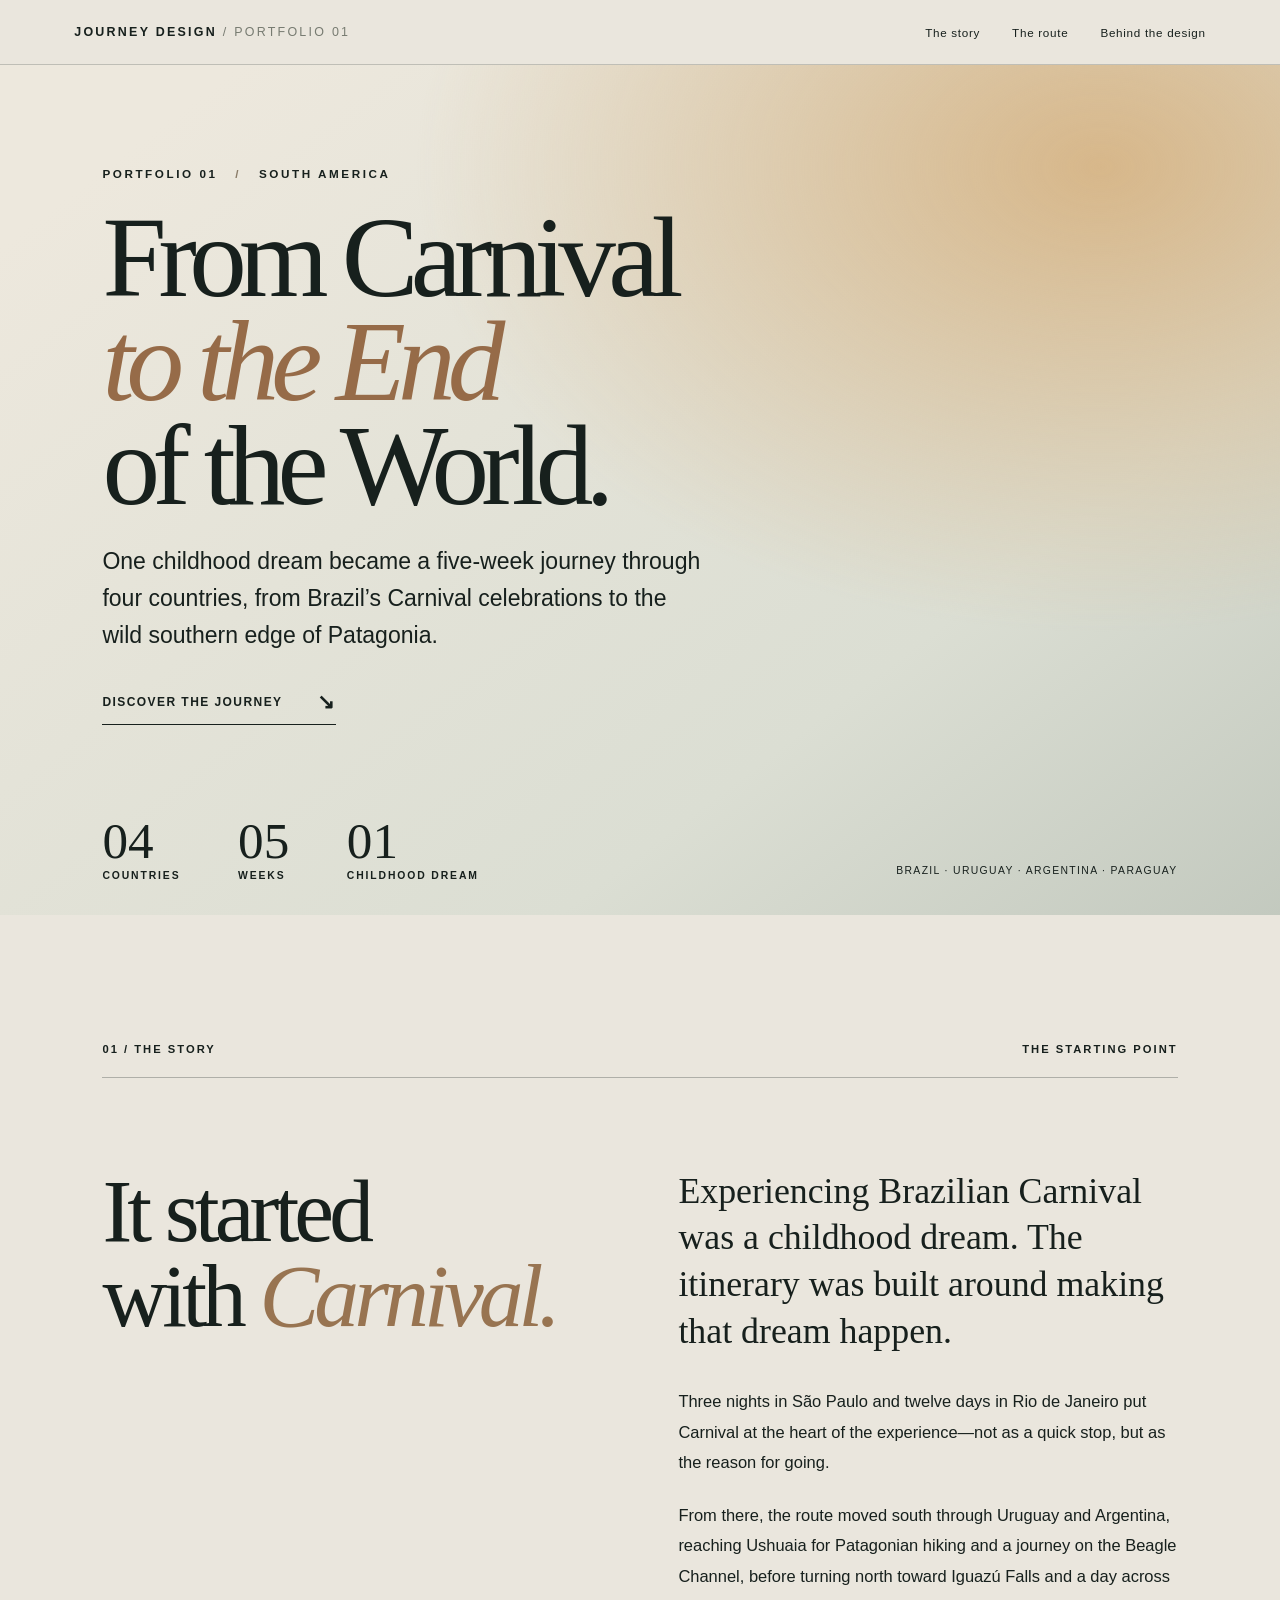
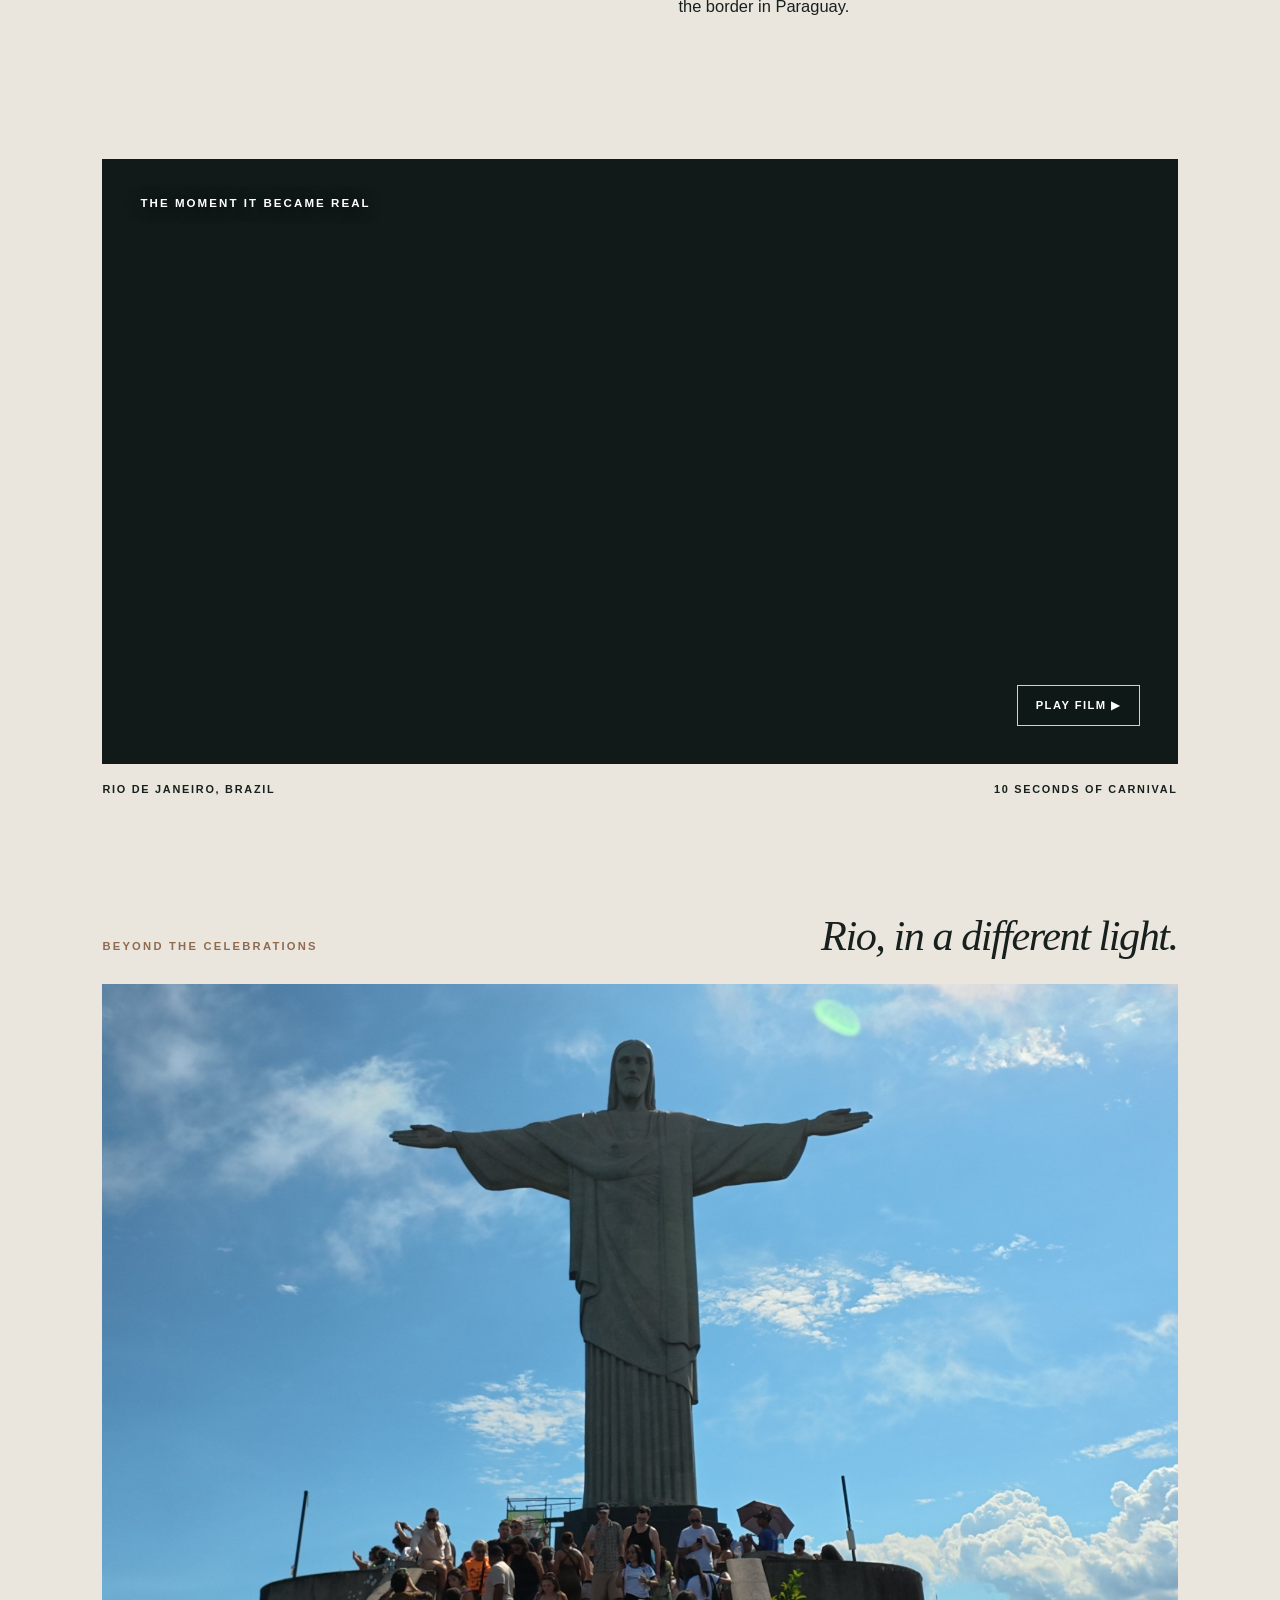
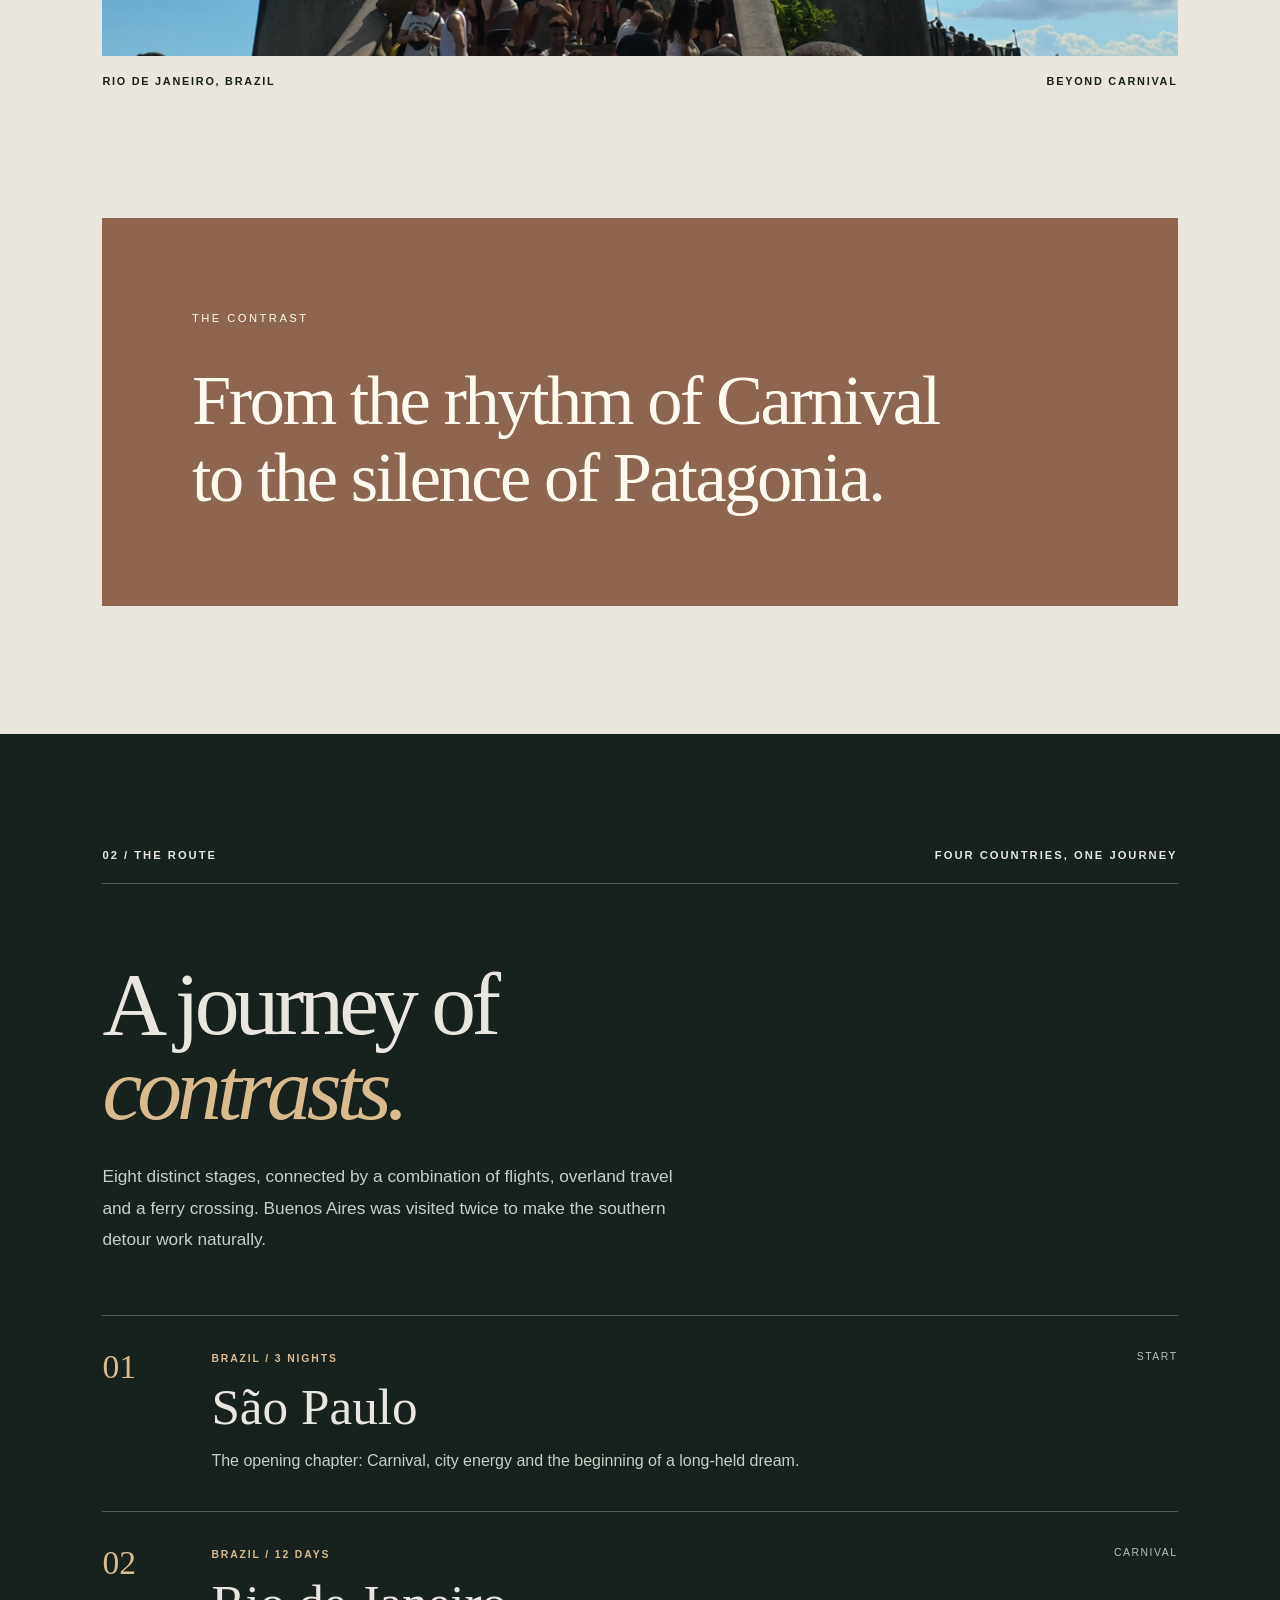
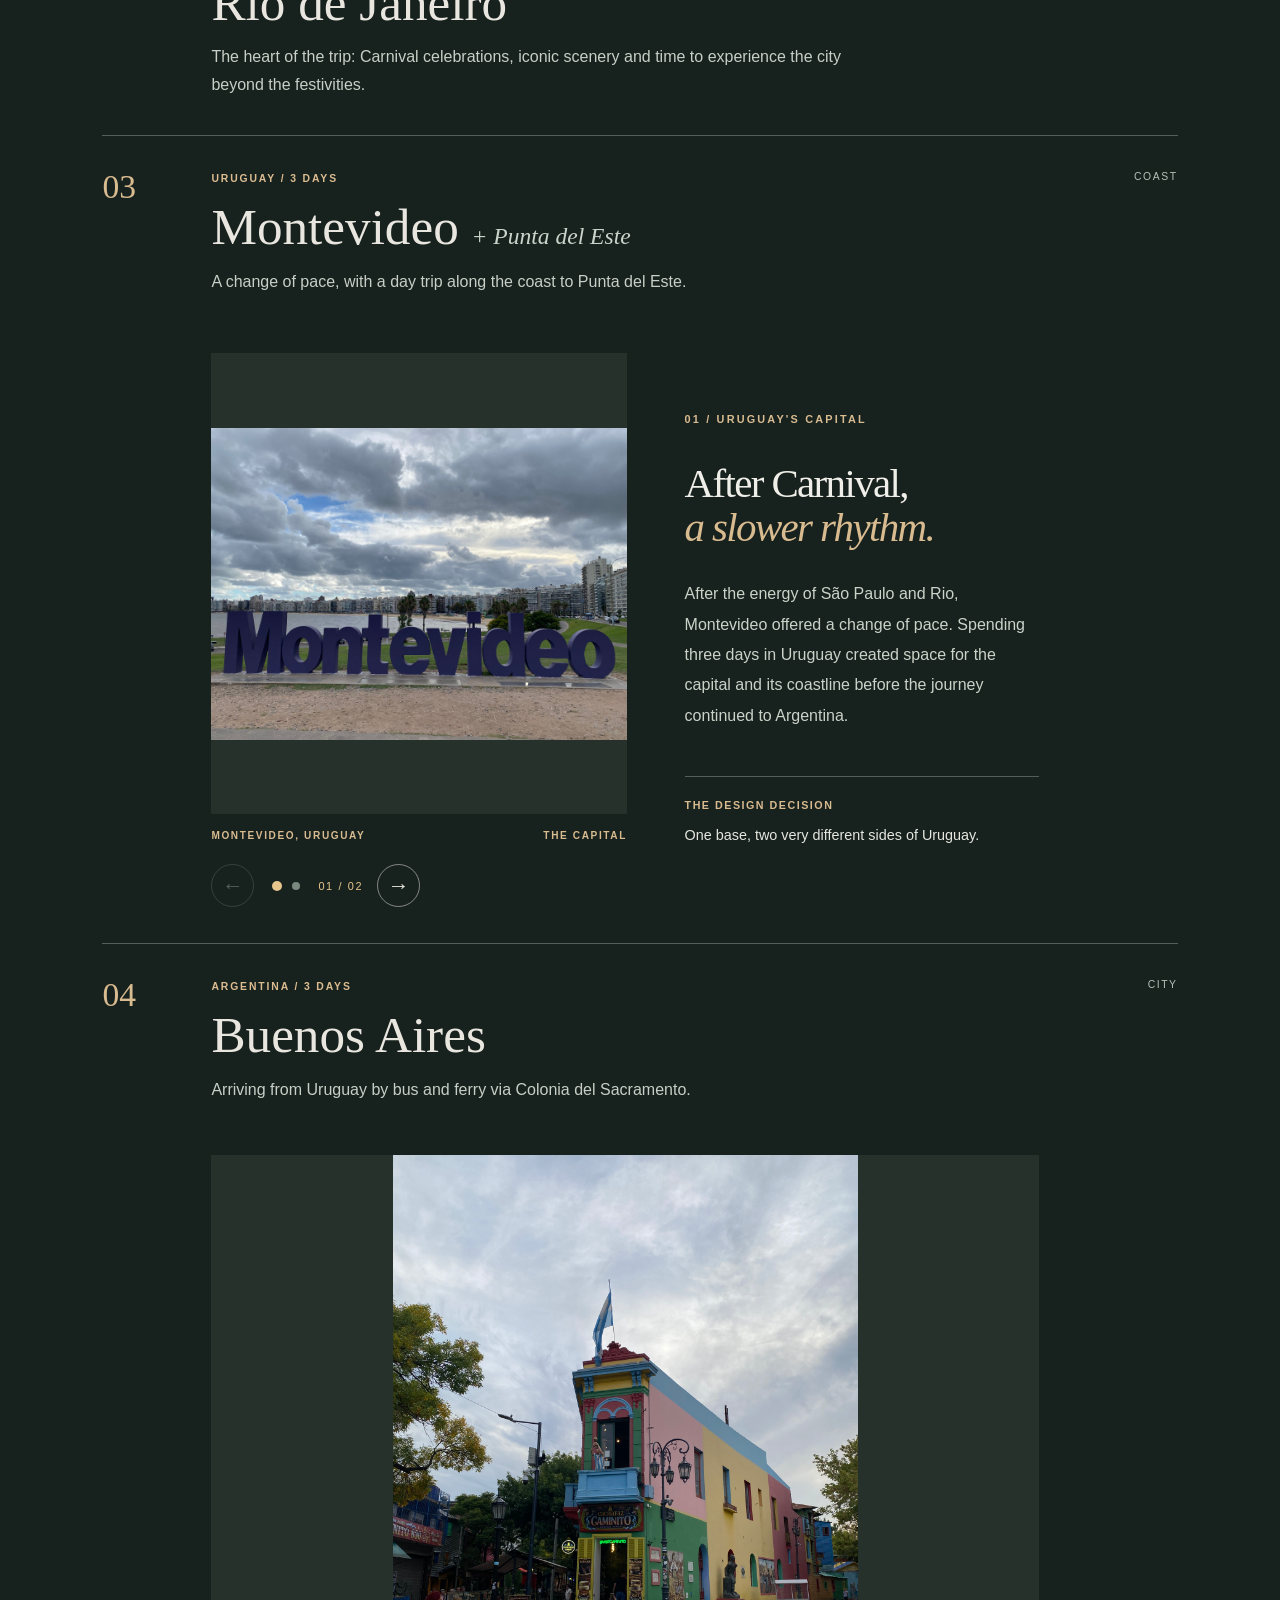
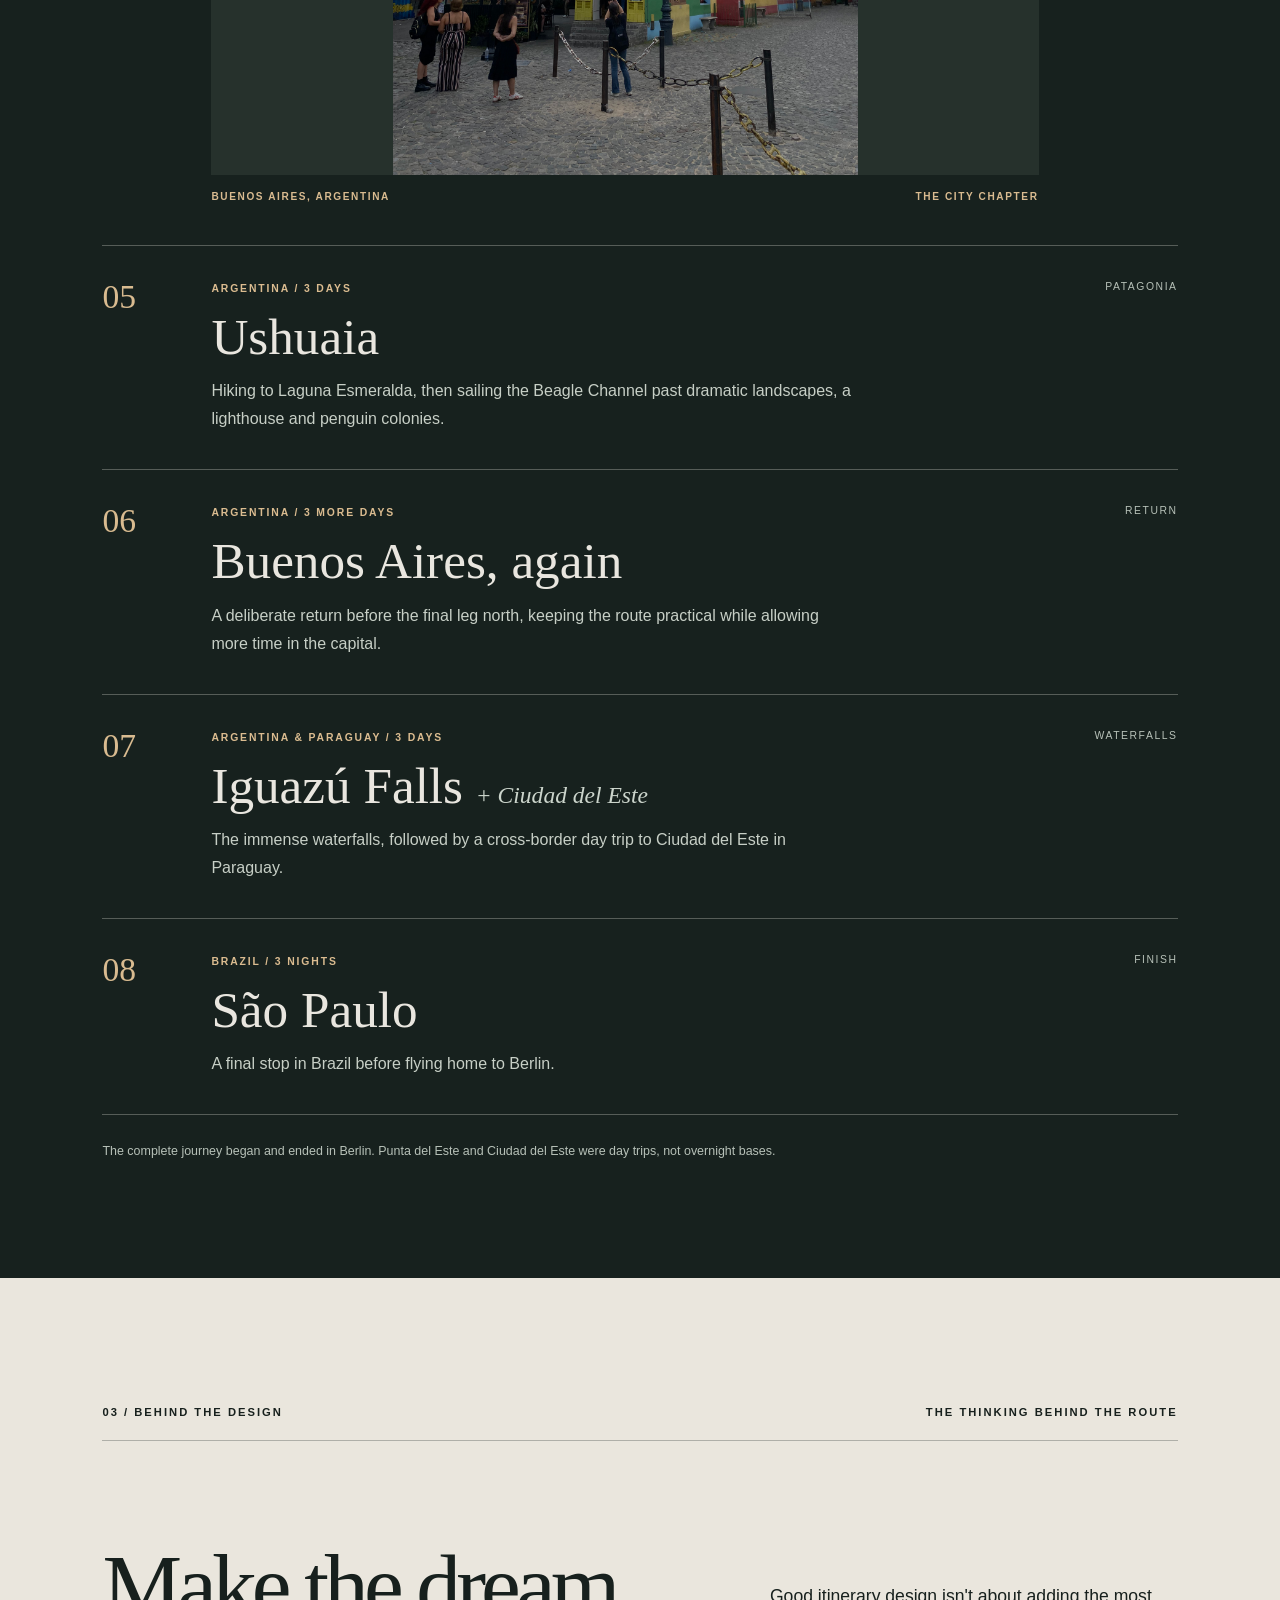
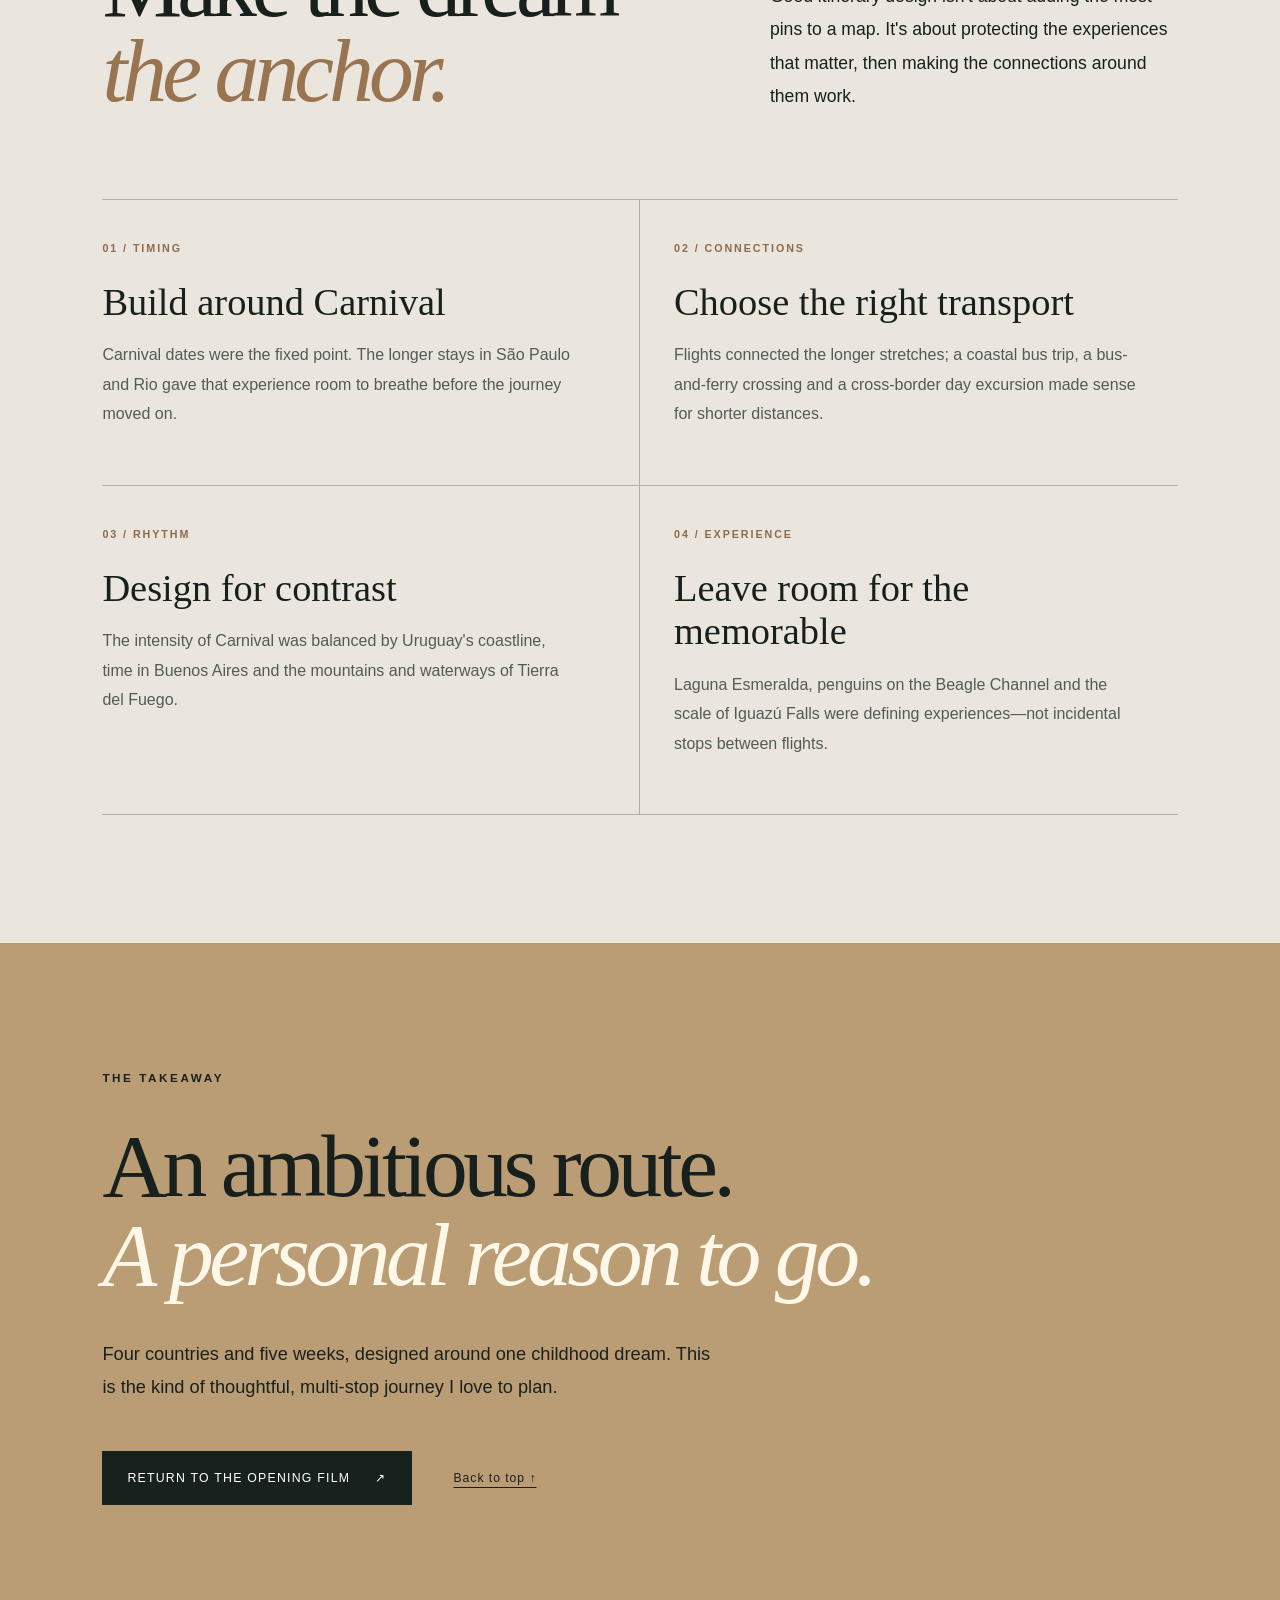
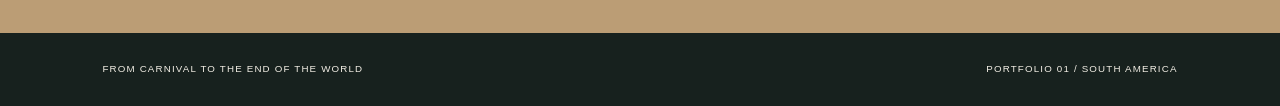
==== portfolio-01.html @ 82517ca7 "Add changing Montevideo and Punta del Este photo stories" ====
<!DOCTYPE html>
<html lang="en">
<head>
  <meta charset="UTF-8">
  <meta name="viewport" content="width=device-width, initial-scale=1.0">
  <meta name="theme-color" content="#111616">
  <meta name="description" content="From Carnival to the End of the World: a five-week, four-country South American journey designed around a childhood dream of Brazilian Carnival.">
  <title>From Carnival to the End of the World | Portfolio 01</title>
  <link rel="stylesheet" href="styles.css?v=portfolio01-uruguay-stories-20261004">
</head>
<body class="case-page">
  <a class="case-skip" href="#story">Skip to the story</a>

  <header class="case-nav">
    <a class="case-brand" href="index.html" aria-label="Return to homepage">JOURNEY DESIGN <span>/ PORTFOLIO 01</span></a>
    <nav aria-label="Case study navigation">
      <a href="#story">The story</a>
      <a href="#route">The route</a>
      <a href="#design">Behind the design</a>
    </nav>
  </header>

  <main>
    <section class="case-hero" aria-labelledby="case-title">
      <div class="case-hero-inner">
        <p class="case-eyebrow">PORTFOLIO 01 <span class="case-slash">/</span> SOUTH AMERICA</p>
        <h1 id="case-title">From Carnival<br><em>to the End</em><br>of the World.</h1>
        <p class="case-lead">One childhood dream became a five-week journey through four countries, from Brazil’s Carnival celebrations to the wild southern edge of Patagonia.</p>
        <a class="case-text-link" href="#story">Discover the journey <span aria-hidden="true">↘</span></a>
      </div>
      <div class="case-hero-footer" aria-label="Journey at a glance">
        <div><span>04</span><small>COUNTRIES</small></div>
        <div><span>05</span><small>WEEKS</small></div>
        <div><span>01</span><small>CHILDHOOD DREAM</small></div>
        <p>BRAZIL · URUGUAY · ARGENTINA · PARAGUAY</p>
      </div>
    </section>

    <section class="case-section case-story" id="story">
      <div class="case-section-label"><span>01 / THE STORY</span><span>THE STARTING POINT</span></div>
      <div class="case-story-grid">
        <h2>It started<br>with <em>Carnival.</em></h2>
        <div class="case-prose">
          <p class="case-pull">Experiencing Brazilian Carnival was a childhood dream. The itinerary was built around making that dream happen.</p>
          <p>Three nights in São Paulo and twelve days in Rio de Janeiro put Carnival at the heart of the experience—not as a quick stop, but as the reason for going.</p>
          <p>From there, the route moved south through Uruguay and Argentina, reaching Ushuaia for Patagonian hiking and a journey on the Beagle Channel, before turning north toward Iguazú Falls and a day across the border in Paraguay.</p>
        </div>
      </div>
      <figure class="case-film" aria-label="Rio de Janeiro Carnival video">
        <div class="case-film-frame">
          <video id="carnival-film" class="case-film-video" muted loop playsinline preload="none" aria-label="A ten-second film from Carnival in Rio de Janeiro">
            <source data-src="rio-carnival.mp4" type="video/mp4">
            Your browser does not support embedded video.
          </video>
          <span class="case-film-kicker">THE MOMENT IT BECAME REAL</span>
          <button class="case-film-toggle" id="carnival-film-toggle" type="button" aria-label="Play Carnival film">Play film ▶</button>
        </div>
        <figcaption class="case-film-caption"><span>RIO DE JANEIRO, BRAZIL</span><span>10 SECONDS OF CARNIVAL</span></figcaption>
      </figure>

      <figure class="case-landscape">
        <div class="case-landscape-heading">
          <span>BEYOND THE CELEBRATIONS</span>
          <p>Rio, in a different light.</p>
        </div>
        <img class="case-landscape-image" src="rio-landscape.JPG" alt="Landscape photograph from Rio de Janeiro, Brazil" loading="lazy" decoding="async">
        <figcaption><span>RIO DE JANEIRO, BRAZIL</span><span>BEYOND CARNIVAL</span></figcaption>
      </figure>

      <div class="case-quote" aria-label="The journey's defining contrast">
        <span>THE CONTRAST</span>
        <p>From the rhythm of Carnival<br>to the silence of Patagonia.</p>
      </div>
    </section>

    <section class="case-route" id="route" aria-labelledby="route-heading">
      <div class="case-route-intro">
        <div class="case-section-label"><span>02 / THE ROUTE</span><span>FOUR COUNTRIES, ONE JOURNEY</span></div>
        <h2 id="route-heading">A journey of<br><em>contrasts.</em></h2>
        <p>Eight distinct stages, connected by a combination of flights, overland travel and a ferry crossing. Buenos Aires was visited twice to make the southern detour work naturally.</p>
      </div>
      <ol class="case-route-list">
        <li><span class="case-stop-num">01</span><div><span class="case-country">BRAZIL / 3 NIGHTS</span><h3>São Paulo</h3><p>The opening chapter: Carnival, city energy and the beginning of a long-held dream.</p></div><span class="case-stop-tag">START</span></li>
        <li><span class="case-stop-num">02</span><div><span class="case-country">BRAZIL / 12 DAYS</span><h3>Rio de Janeiro</h3><p>The heart of the trip: Carnival celebrations, iconic scenery and time to experience the city beyond the festivities.</p></div><span class="case-stop-tag">CARNIVAL</span></li>
        <li><span class="case-stop-num">03</span><div><span class="case-country">URUGUAY / 3 DAYS</span><h3>Montevideo <span class="case-inline-stop">+ Punta del Este</span></h3><p>A change of pace, with a day trip along the coast to Punta del Este.</p>
          <div class="case-uruguay-gallery" role="region" aria-roledescription="carousel" aria-label="Montevideo and Punta del Este photo stories">
            <div class="case-gallery-media">
              <div class="case-uruguay-viewport" id="uruguay-photos" tabindex="0" aria-label="Swipe or scroll horizontally to view both Uruguay photographs">
                <figure class="case-route-photo" aria-label="Photo 1 of 2: Montevideo">
                  <img src="montevideo.jpg" alt="Travel photograph from Montevideo, Uruguay" loading="lazy" decoding="async">
                  <figcaption><span>MONTEVIDEO, URUGUAY</span><span>THE CAPITAL</span></figcaption>
                </figure>
                <figure class="case-route-photo" aria-label="Photo 2 of 2: Punta del Este">
                  <img src="punta-del-este.jpg" alt="Travel photograph from Punta del Este, Uruguay" loading="lazy" decoding="async">
                  <figcaption><span>PUNTA DEL ESTE, URUGUAY</span><span>THE COASTAL DAY TRIP</span></figcaption>
                </figure>
              </div>
              <div class="case-gallery-controls" aria-label="Photo navigation">
                <button class="case-gallery-arrow" type="button" data-gallery-prev aria-label="Previous Uruguay photograph" disabled>←</button>
                <div class="case-gallery-dots" aria-label="Choose a photograph">
                  <button class="case-gallery-dot is-current" type="button" data-gallery-index="0" aria-label="Show Montevideo photograph" aria-current="true"></button>
                  <button class="case-gallery-dot" type="button" data-gallery-index="1" aria-label="Show Punta del Este photograph"></button>
                </div>
                <span class="case-gallery-count" aria-live="polite"><span id="uruguay-current">01</span> / 02</span>
                <button class="case-gallery-arrow" type="button" data-gallery-next aria-label="Next Uruguay photograph">→</button>
              </div>
            </div>
            <div class="case-gallery-story" aria-live="polite" aria-atomic="true">
              <article data-gallery-story="0">
                <p class="case-gallery-eyebrow">01 / URUGUAY'S CAPITAL</p>
                <h4>After Carnival,<br><em>a slower rhythm.</em></h4>
                <p>After the energy of São Paulo and Rio, Montevideo offered a change of pace. Spending three days in Uruguay created space for the capital and its coastline before the journey continued to Argentina.</p>
                <p class="case-gallery-detail">THE DESIGN DECISION <span>One base, two very different sides of Uruguay.</span></p>
              </article>
              <article data-gallery-story="1" hidden>
                <p class="case-gallery-eyebrow">02 / A COASTAL DAY TRIP</p>
                <h4>The coast,<br><em>without moving hotels.</em></h4>
                <p>Punta del Este was a day trip from Montevideo, reached by intercity bus. It brought a contrasting coastal chapter to the itinerary without adding another overnight stop or packing day.</p>
                <p class="case-gallery-detail">THE DESIGN DECISION <span>A return bus journey made the coast part of the trip while keeping the route simple.</span></p>
              </article>
            </div>
          </div>
        </div><span class="case-stop-tag">COAST</span></li>
        <li><span class="case-stop-num">04</span><div><span class="case-country">ARGENTINA / 3 DAYS</span><h3>Buenos Aires</h3><p>Arriving from Uruguay by bus and ferry via Colonia del Sacramento.</p>
          <figure class="case-route-photo">
            <img src="buenos-aires.jpg" alt="Travel photograph from Buenos Aires, Argentina" loading="lazy" decoding="async">
            <figcaption><span>BUENOS AIRES, ARGENTINA</span><span>THE CITY CHAPTER</span></figcaption>
          </figure>
        </div><span class="case-stop-tag">CITY</span></li>
        <li><span class="case-stop-num">05</span><div><span class="case-country">ARGENTINA / 3 DAYS</span><h3>Ushuaia</h3><p>Hiking to Laguna Esmeralda, then sailing the Beagle Channel past dramatic landscapes, a lighthouse and penguin colonies.</p></div><span class="case-stop-tag">PATAGONIA</span></li>
        <li><span class="case-stop-num">06</span><div><span class="case-country">ARGENTINA / 3 MORE DAYS</span><h3>Buenos Aires, again</h3><p>A deliberate return before the final leg north, keeping the route practical while allowing more time in the capital.</p></div><span class="case-stop-tag">RETURN</span></li>
        <li><span class="case-stop-num">07</span><div><span class="case-country">ARGENTINA &amp; PARAGUAY / 3 DAYS</span><h3>Iguazú Falls <span class="case-inline-stop">+ Ciudad del Este</span></h3><p>The immense waterfalls, followed by a cross-border day trip to Ciudad del Este in Paraguay.</p></div><span class="case-stop-tag">WATERFALLS</span></li>
        <li><span class="case-stop-num">08</span><div><span class="case-country">BRAZIL / 3 NIGHTS</span><h3>São Paulo</h3><p>A final stop in Brazil before flying home to Berlin.</p></div><span class="case-stop-tag">FINISH</span></li>
      </ol>
      <p class="case-route-note">The complete journey began and ended in Berlin. Punta del Este and Ciudad del Este were day trips, not overnight bases.</p>
    </section>

    <section class="case-section case-design" id="design">
      <div class="case-section-label"><span>03 / BEHIND THE DESIGN</span><span>THE THINKING BEHIND THE ROUTE</span></div>
      <div class="case-design-intro">
        <h2>Make the dream<br><em>the anchor.</em></h2>
        <p>Good itinerary design isn't about adding the most pins to a map. It's about protecting the experiences that matter, then making the connections around them work.</p>
      </div>
      <div class="case-design-grid">
        <article>
          <span>01 / TIMING</span>
          <h3>Build around Carnival</h3>
          <p>Carnival dates were the fixed point. The longer stays in São Paulo and Rio gave that experience room to breathe before the journey moved on.</p>
        </article>
        <article>
          <span>02 / CONNECTIONS</span>
          <h3>Choose the right transport</h3>
          <p>Flights connected the longer stretches; a coastal bus trip, a bus-and-ferry crossing and a cross-border day excursion made sense for shorter distances.</p>
        </article>
        <article>
          <span>03 / RHYTHM</span>
          <h3>Design for contrast</h3>
          <p>The intensity of Carnival was balanced by Uruguay's coastline, time in Buenos Aires and the mountains and waterways of Tierra del Fuego.</p>
        </article>
        <article>
          <span>04 / EXPERIENCE</span>
          <h3>Leave room for the memorable</h3>
          <p>Laguna Esmeralda, penguins on the Beagle Channel and the scale of Iguazú Falls were defining experiences—not incidental stops between flights.</p>
        </article>
      </div>
    </section>

    <section class="case-ending" aria-labelledby="ending-heading">
      <p class="case-eyebrow">THE TAKEAWAY</p>
      <h2 id="ending-heading">An ambitious route.<br><em>A personal reason to go.</em></h2>
      <p>Four countries and five weeks, designed around one childhood dream. This is the kind of thoughtful, multi-stop journey I love to plan.</p>
      <div class="case-ending-links">
        <a class="case-end-button" href="index.html">Return to the opening film <span aria-hidden="true">↗</span></a>
        <a class="case-back-top" href="#case-title">Back to top ↑</a>
      </div>
    </section>
  </main>

  <script>
    (() => {
      const film = document.getElementById("carnival-film");
      const toggle = document.getElementById("carnival-film-toggle");
      const source = film?.querySelector("source");
      if (!film || !toggle || !source) return;

      const reducedMotion = window.matchMedia("(prefers-reduced-motion: reduce)");
      let hasLoaded = false;
      let userPaused = false;

      function loadFilm() {
        if (hasLoaded) return;
        source.src = source.dataset.src;
        film.load();
        hasLoaded = true;
      }

      function updateButton() {
        toggle.textContent = film.paused ? "Play film ▶" : "Pause film ❚❚";
        toggle.setAttribute("aria-label", film.paused ? "Play Carnival film" : "Pause Carnival film");
      }

      function playFilm() {
        loadFilm();
        const request = film.play();
        if (request) request.catch(updateButton);
      }

      toggle.addEventListener("click", () => {
        if (film.paused) {
          userPaused = false;
          playFilm();
        } else {
          userPaused = true;
          film.pause();
        }
        updateButton();
      });
      film.addEventListener("play", updateButton);
      film.addEventListener("pause", updateButton);

      if ("IntersectionObserver" in window) {
        const observer = new IntersectionObserver(entries => {
          if (entries[0].isIntersecting) {
            loadFilm();
            if (!reducedMotion.matches && !userPaused) playFilm();
          } else if (!film.paused) {
            film.pause();
          }
        }, { threshold: 0.2 });
        observer.observe(film);
      } else {
        loadFilm();
        if (!reducedMotion.matches) playFilm();
      }
    })();
  </script>

  <script>
    (() => {
      const viewport = document.getElementById("uruguay-photos");
      const gallery = viewport?.closest(".case-uruguay-gallery");
      if (!viewport || !gallery) return;
      const slides = Array.from(viewport.querySelectorAll(".case-route-photo"));
      const prev = gallery.querySelector("[data-gallery-prev]");
      const next = gallery.querySelector("[data-gallery-next]");
      const dots = Array.from(gallery.querySelectorAll("[data-gallery-index]"));
      const currentLabel = document.getElementById("uruguay-current");
      const stories = Array.from(gallery.querySelectorAll("[data-gallery-story]"));
      const reducedMotion = window.matchMedia("(prefers-reduced-motion: reduce)");
      let active = 0;

      function updateControls(index) {
        active = Math.max(0, Math.min(slides.length - 1, index));
        prev.disabled = active === 0;
        next.disabled = active === slides.length - 1;
        currentLabel.textContent = String(active + 1).padStart(2, "0");
        stories.forEach((story, i) => { story.hidden = i !== active; });
        dots.forEach((dot, i) => {
          dot.classList.toggle("is-current", i === active);
          if (i === active) dot.setAttribute("aria-current", "true");
          else dot.removeAttribute("aria-current");
        });
      }

      function show(index) {
        const target = Math.max(0, Math.min(slides.length - 1, index));
        viewport.scrollTo({
          left: target * viewport.clientWidth,
          behavior: reducedMotion.matches ? "instant" : "smooth"
        });
        updateControls(target);
      }

      prev.addEventListener("click", () => show(active - 1));
      next.addEventListener("click", () => show(active + 1));
      dots.forEach((dot, index) => dot.addEventListener("click", () => show(index)));
      viewport.addEventListener("keydown", event => {
        if (event.key === "ArrowRight" || event.key === "ArrowLeft") {
          event.preventDefault();
          show(active + (event.key === "ArrowRight" ? 1 : -1));
        }
      });
      let scrollFrame = 0;
      viewport.addEventListener("scroll", () => {
        if (scrollFrame) cancelAnimationFrame(scrollFrame);
        scrollFrame = requestAnimationFrame(() => {
          if (viewport.clientWidth) {
            updateControls(Math.round(viewport.scrollLeft / viewport.clientWidth));
          }
        });
      }, { passive: true });
      updateControls(0);
    })();
  </script>

  <footer class="case-footer"><span>FROM CARNIVAL TO THE END OF THE WORLD</span><span>PORTFOLIO 01 / SOUTH AMERICA</span></footer>
</body>
</html>
---- styles.css ----
* {
  box-sizing: border-box;
  margin: 0;
  padding: 0;
}

html {
  scroll-behavior: smooth;
}

body {
  font-family: Arial, Helvetica, sans-serif;
  background: #0b0b0b;
  color: white;
  overflow-x: hidden;
}

.hero {
  position: relative;
  width: 100%;
  min-height: 100vh;
  min-height: 100svh;
  display: flex;
  align-items: flex-end;
  justify-content: flex-end;
  padding: clamp(24px, 5vw, 80px);
  background: #0b0b0b;
  overflow: hidden;
  isolation: isolate;
}

.hero-video {
  position: absolute;
  inset: 0;
  z-index: 0;
  display: block;
  width: 100%;
  height: 100%;
  object-fit: cover;
  object-position: center;
  pointer-events: none;
}

.hero-overlay {
  position: absolute;
  inset: 0;
  z-index: 1;
  pointer-events: none;
  background:
    linear-gradient(to top, rgba(0,0,0,.78) 0%, rgba(0,0,0,.24) 58%, transparent 100%),
    linear-gradient(to left, rgba(0,0,0,.56) 0%, transparent 70%);
}

.hero-content {
  position: relative;
  z-index: 2;
  width: min(100%, 720px);
  margin-left: auto;
  text-align: right;
}

.portfolio-label {
  font-size: .78rem;
  letter-spacing: .3em;
  margin-bottom: 18px;
}

h1 {
  font-size: clamp(2.6rem, 6vw, 5.5rem);
  line-height: .96;
  letter-spacing: -.04em;
  overflow-wrap: break-word;
}

.hero-subtitle {
  margin-top: 26px;
  margin-left: auto;
  max-width: 520px;
  font-size: clamp(1rem, 1.35vw, 1.2rem);
  line-height: 1.5;
}

.hero-meta {
  margin-top: 16px;
  font-size: .85rem;
  line-height: 1.5;
  opacity: .87;
}

.hero-button {
  display: inline-block;
  margin-top: 28px;
  padding-bottom: 6px;
  color: white;
  text-decoration: none;
  border-bottom: 1px solid white;
  text-transform: uppercase;
  letter-spacing: .15em;
  font-size: .8rem;
}

.hero-button:focus-visible {
  outline: 2px solid white;
  outline-offset: 6px;
}

.journey {
  max-width: 1000px;
  margin: auto;
  padding: 120px 30px;
}

.journey > p:first-child {
  font-size: .75rem;
  letter-spacing: .3em;
  margin-bottom: 25px;
}

.journey h2 {
  max-width: 800px;
  font-size: clamp(2rem, 4vw, 4rem);
  line-height: 1.1;
  margin-bottom: 40px;
}

.journey p:last-child {
  line-height: 2;
  opacity: .75;
}

@media (max-width: 700px) {
  .hero {
    padding: 28px 22px 36px;
  }

  .hero-content {
    width: 100%;
  }

  h1 {
    font-size: clamp(2.05rem, 8vw, 3rem);
  }

  .hero-subtitle {
    margin-top: 18px;
    font-size: 1rem;
  }

  .portfolio-label {
    margin-bottom: 14px;
  }

  .hero-meta {
    font-size: .75rem;
  }

  .hero-button {
    margin-top: 22px;
  }

  .journey {
    padding: 80px 22px;
  }
}

@media (prefers-reduced-motion: reduce) {
  html {
    scroll-behavior: auto;
  }

  .hero-video {
    display: none;
  }
}

/* Minimal, cinematic location captions on top of the hero footage. */
.location-caption {
  position: absolute;
  top: clamp(24px, 5vw, 78px);
  right: clamp(24px, 5vw, 80px);
  z-index: 3;
  max-width: min(65vw, 420px);
  color: #fff;
  font-size: clamp(.67rem, 1vw, .84rem);
  font-weight: 600;
  letter-spacing: .22em;
  line-height: 1.6;
  text-align: right;
  text-transform: uppercase;
  text-shadow: 0 2px 12px rgba(0,0,0,.75);
  opacity: 0;
  transform: translateY(8px);
  transition: opacity .18s ease, transform .18s ease;
  pointer-events: none;
}

.location-caption.is-visible {
  opacity: 1;
  transform: translateY(0);
}

.location-caption::after {
  content: "";
  display: block;
  width: 32px;
  height: 1px;
  margin: 10px 0 0 auto;
  background: rgba(255,255,255,.9);
}

@media (max-width: 700px) {
  .location-caption {
    top: 28px;
    right: 22px;
    font-size: .65rem;
    letter-spacing: .16em;
  }
}

@media (prefers-reduced-motion: reduce) {
  .location-caption {
    display: none;
  }
}


/* Portfolio 01 — editorial case study */
.case-page {
  background: #eae6dd;
  color: #17201d;
}
.case-page h1,.case-page h2,.case-page h3 { font-family: Georgia, "Times New Roman", serif; font-weight: 400; }
.case-page em { font-weight: 400; }
.case-page a { color: inherit; }
.case-skip { position: absolute; left: -9999px; top: 8px; z-index: 20; background: #fff; color: #111; padding: 12px; }
.case-skip:focus { left: 8px; }
.case-nav { display: flex; justify-content: space-between; align-items: center; gap: 24px; padding: 25px clamp(24px, 5.8vw, 96px); background: #eae6dd; border-bottom: 1px solid rgba(23,32,29,.2); }
.case-brand { font-size: .78rem; font-weight: 700; letter-spacing: .18em; text-decoration: none; white-space: nowrap; }
.case-brand span { color: #777b71; font-weight: 400; }
.case-nav nav { display: flex; flex-wrap: wrap; justify-content: flex-end; gap: clamp(12px, 2.5vw, 34px); }
.case-nav nav a { text-decoration: none; font-size: .73rem; letter-spacing: .06em; }
.case-nav nav a:hover, .case-nav nav a:focus-visible { text-decoration: underline; text-underline-offset: 6px; }
.case-hero { min-height: min(850px, 90svh); padding: clamp(55px, 8vw, 140px) clamp(24px, 8vw, 130px) 34px; display: flex; flex-direction: column; justify-content: space-between; background: radial-gradient(ellipse at 86% 12%, #d7b78a 0%, transparent 44%), linear-gradient(143deg,#ede8dd 10%,#dbded3 70%,#afb8ae 125%); }
.case-hero-inner { max-width: 1150px; }
.case-eyebrow { font-size: .73rem; font-weight: 600; letter-spacing: .22em; }
.case-slash { margin: 0 12px; color: #8a7c68; }
.case-page .case-hero h1 { margin: 26px 0; font-size: clamp(3.8rem, 9vw, 10.5rem); line-height: .9; letter-spacing: -.068em; }
.case-page .case-hero h1 em { color: #966b48; }
.case-lead { max-width: 600px; font-size: clamp(1.06rem, 1.8vw, 1.45rem); line-height: 1.6; }
.case-text-link { display: inline-flex; align-items: center; gap: 34px; margin-top: 36px; text-decoration: none; border-bottom: 1px solid currentColor; padding-bottom: 10px; text-transform: uppercase; letter-spacing: .12em; font-size: .75rem; font-weight: 600; }
.case-text-link span { font-size: 1.3rem; }
.case-hero-footer { display: flex; align-items: flex-end; flex-wrap: wrap; gap: clamp(26px, 4.5vw, 80px); padding-top: 90px; }
.case-hero-footer div { display: flex; flex-direction: column; gap: 4px; }
.case-hero-footer div span { font-family: Georgia, "Times New Roman", serif; font-size: clamp(2.2rem,4vw,4rem); line-height: 1; }
.case-hero-footer small { font-size: .65rem; font-weight: 600; letter-spacing: .18em; }
.case-hero-footer p { margin-left: auto; font-size: .65rem; letter-spacing: .13em; line-height: 1.9; }
.case-section { padding: clamp(74px, 10vw, 155px) clamp(24px, 8vw, 130px); }
.case-section-label { display: flex; justify-content: space-between; gap: 20px; font-size: .7rem; font-weight: 600; letter-spacing: .18em; padding-bottom: 22px; border-bottom: 1px solid rgba(23,32,29,.28); }
.case-story-grid { display: grid; grid-template-columns: 1fr 1fr; align-items: start; gap: clamp(28px, 6vw, 105px); padding-top: clamp(50px, 7vw, 112px); }
.case-page .case-story h2, .case-page .case-design h2, .case-page .case-route h2 { font-size: clamp(3.5rem, 7vw, 7.6rem); line-height: .95; letter-spacing: -.055em; }
.case-page .case-story h2 em, .case-page .case-design h2 em { color: #987451; }
.case-prose { max-width: 540px; }
.case-prose p { font-size: 1.03rem; line-height: 1.85; margin: 0 0 22px; }
.case-prose .case-pull { font-family: Georgia, "Times New Roman", serif; font-size: clamp(1.6rem, 2.8vw, 2.6rem); line-height: 1.3; margin-bottom: 32px; }
.case-quote { margin-top: clamp(70px, 10vw, 150px); padding: clamp(48px, 7vw, 105px); background: #8e6550; color: #fffaf0; }
.case-quote span { font-size: .7rem; letter-spacing: .22em; }
.case-quote p { font: normal clamp(2.2rem, 5.5vw, 6rem)/1.1 Georgia, "Times New Roman", serif; letter-spacing: -.035em; margin-top: 36px; }
.case-route { background: #17211e; color: #e9e6df; padding: clamp(74px, 9vw, 140px) clamp(24px, 8vw, 130px); }
.case-route .case-section-label { border-color: rgba(233,230,223,.28); }
.case-route-intro h2 { margin-top: clamp(50px, 6vw, 100px); }
.case-route-intro h2 em { color: #d9bb90; }
.case-route-intro > p { max-width: 590px; font-size: 1.08rem; line-height: 1.8; margin: 30px 0 60px; color: #c7cfc6; }
.case-route-list { list-style: none; border-top: 1px solid rgba(233,230,223,.3); }
.case-route-list li { display: grid; grid-template-columns: 85px minmax(0,1fr) 115px; gap: 24px; padding: 32px 0 36px; border-bottom: 1px solid rgba(233,230,223,.3); }
.case-stop-num { font-family: Georgia, "Times New Roman", serif; color: #d9bb90; font-size: 2.1rem; }
.case-country { color: #dbbc90; font-size: .65rem; font-weight: 600; letter-spacing: .18em; }
.case-route-list h3 { font-size: clamp(2rem, 4vw, 3.8rem); line-height: 1.12; margin: 12px 0; }
.case-inline-stop { font-size: .46em; font-style: italic; color: #cbd4cb; }
.case-route-list p { max-width: 640px; color: #c7cfc6; line-height: 1.75; }
.case-stop-tag { justify-self: end; padding-top: 3px; font-size: .65rem; color: #b7c1b8; letter-spacing: .15em; }
.case-route-note { font-size: .78rem; color: #b7c1b8; margin-top: 25px; line-height: 1.8; }
.case-design-intro { display: grid; grid-template-columns: 1.2fr .8fr; align-items: end; gap: 56px; padding: clamp(60px, 8vw, 120px) 0 85px; }
.case-design-intro > p { max-width: 430px; font-size: 1.1rem; line-height: 1.9; }
.case-design-grid { display: grid; grid-template-columns: repeat(2,minmax(0,1fr)); border-top: 1px solid rgba(23,32,29,.28); }
.case-design-grid article { padding: 38px 34px 56px 0; border-bottom: 1px solid rgba(23,32,29,.28); }
.case-design-grid article:nth-child(odd) { border-right: 1px solid rgba(23,32,29,.28); }
.case-design-grid article:nth-child(even) { padding-left: 34px; }
.case-design-grid article > span { font-size: .67rem; font-weight: 600; letter-spacing: .18em; color: #8f6a4e; }
.case-page .case-design-grid h3 { margin: 25px 0 16px; font-size: clamp(1.8rem, 3vw, 3rem); line-height: 1.13; }
.case-design-grid p { max-width: 470px; line-height: 1.85; color: #535b55; }
.case-ending { background: #bb9d75; padding: clamp(78px, 10vw, 165px) clamp(24px, 8vw, 130px); }
.case-page .case-ending h2 { margin: 38px 0; max-width: 1000px; font-size: clamp(3rem, 7vw, 8.2rem); line-height: .99; letter-spacing: -.05em; }
.case-ending h2 em { color: #fff8e9; }
.case-ending > p:not(.case-eyebrow) { font-size: 1.14rem; max-width: 620px; line-height: 1.8; }
.case-ending-links { display: flex; align-items: center; flex-wrap: wrap; gap: 24px 42px; margin-top: 48px; }
.case-end-button { display: inline-flex; align-items: center; justify-content: space-between; gap: 25px; padding: 20px 25px; background: #17211e; color: #fff !important; text-decoration: none; font-size: .77rem; letter-spacing: .1em; text-transform: uppercase; }
.case-back-top { font-size: .76rem; letter-spacing: .08em; text-decoration: underline; text-underline-offset: 5px; }
.case-footer { display: flex; justify-content: space-between; gap: 20px; padding: 28px clamp(24px, 8vw, 130px); background: #17211e; color: #f2eee5; font-size: .61rem; letter-spacing: .12em; line-height: 1.7; }
@media (max-width: 900px) {
  .case-story-grid,.case-design-intro { grid-template-columns: 1fr; }
  .case-design-intro { gap: 30px; }
  .case-hero-footer p { flex-basis: 100%; margin-left: 0; }
}
@media (max-width: 600px) {
  .case-nav { flex-direction: column; align-items: flex-start; gap: 19px; }
  .case-nav nav { justify-content: flex-start; }
  .case-hero { min-height: 82svh; padding-top: 70px; }
  .case-page .case-hero h1 { font-size: clamp(3.15rem, 11.5vw, 5.5rem); }
  .case-hero-footer { gap: 26px; padding-top: 65px; }
  .case-hero-footer div span { font-size: 2.5rem; }
  .case-section-label { font-size: .57rem; }
  .case-route-list li { grid-template-columns: 46px minmax(0,1fr); gap: 12px; }
  .case-stop-num { font-size: 1.5rem; }
  .case-stop-tag { display: none; }
  .case-route-list h3 { font-size: 2rem; }
  .case-inline-stop { display: block; margin-top: 6px; }
  .case-quote { padding: 45px 27px; }
  .case-design-grid { grid-template-columns: 1fr; }
  .case-design-grid article:nth-child(odd) { border-right: 0; }
  .case-design-grid article:nth-child(even) { padding-left: 0; }
  .case-footer { flex-direction: column; }
}

/* Carnival film: first chapter of Portfolio 01 */
.case-film {
  margin: clamp(64px, 9vw, 140px) 0 0;
}
.case-film-frame {
  position: relative;
  aspect-ratio: 16 / 9;
  overflow: hidden;
  background: #111a19;
}
.case-film-video {
  display: block;
  width: 100%;
  height: 100%;
  object-fit: cover;
}
.case-film-kicker {
  position: absolute;
  top: clamp(16px, 3vw, 38px);
  left: clamp(16px, 3vw, 38px);
  color: #fff;
  font-size: clamp(.6rem, .9vw, .76rem);
  letter-spacing: .18em;
  font-weight: 700;
  text-shadow: 0 2px 15px rgba(0, 0, 0, .9);
  pointer-events: none;
}
.case-film-toggle {
  position: absolute;
  right: clamp(16px, 3vw, 38px);
  bottom: clamp(16px, 3vw, 38px);
  border: 1px solid rgba(255,255,255,.8);
  background: rgba(14,25,23,.7);
  color: white;
  padding: 13px 18px;
  font: 600 .7rem Arial, Helvetica, sans-serif;
  letter-spacing: .13em;
  text-transform: uppercase;
  cursor: pointer;
  backdrop-filter: blur(10px);
}
.case-film-toggle:focus-visible {
  outline: 3px solid #f0d49d;
  outline-offset: 4px;
}
.case-film-caption {
  display: flex;
  flex-wrap: wrap;
  justify-content: space-between;
  gap: 12px;
  margin-top: 16px;
  font-size: .68rem;
  font-weight: 600;
  line-height: 1.7;
  letter-spacing: .16em;
}
@media (max-width: 600px) {
  .case-film-frame { aspect-ratio: 4 / 3; }
  .case-film-video { object-position: center; }
  .case-film-kicker { max-width: 65%; line-height: 1.5; }
  .case-film-caption { font-size: .61rem; }
}

/* Rio city photograph — visual pause after the Carnival film */
.case-landscape {
  margin: clamp(64px, 9vw, 132px) 0 0;
}
.case-landscape-heading {
  display: flex;
  flex-wrap: wrap;
  justify-content: space-between;
  align-items: baseline;
  gap: 14px 36px;
  margin-bottom: 24px;
}
.case-landscape-heading span {
  font-size: .7rem;
  font-weight: 700;
  letter-spacing: .2em;
  color: #8f6a4e;
}
.case-landscape-heading p {
  font: italic clamp(1.7rem, 3.3vw, 3.5rem)/1.1 Georgia, "Times New Roman", serif;
  letter-spacing: -.035em;
}
.case-landscape-image {
  display: block;
  width: 100%;
  aspect-ratio: 16 / 10;
  object-fit: cover;
  object-position: center;
  background: #c6c7bd;
}
.case-landscape figcaption {
  display: flex;
  justify-content: space-between;
  flex-wrap: wrap;
  gap: 12px;
  margin-top: 16px;
  font-size: .68rem;
  font-weight: 600;
  letter-spacing: .16em;
  line-height: 1.7;
}
@media (max-width: 600px) {
  .case-landscape-image { aspect-ratio: 4 / 3; }
  .case-landscape figcaption { font-size: .61rem; }
}

/* Montevideo photograph inside the Uruguay route chapter */
.case-route-photo {
  margin: clamp(28px, 4vw, 55px) 0 4px;
  width: 100%;
}
.case-route-photo img {
  display: block;
  width: 100%;
  height: auto;
  max-height: 620px;
  object-fit: contain;
  background: #26312c;
}
.case-route-photo figcaption {
  display: flex;
  flex-wrap: wrap;
  justify-content: space-between;
  gap: 10px 22px;
  margin-top: 13px;
  font-size: .63rem;
  font-weight: 600;
  letter-spacing: .16em;
  line-height: 1.7;
  color: #d9bb90;
}
@media (max-width: 600px) {
  .case-route-photo figcaption { font-size: .59rem; }
}

/* Uruguay: an editorial photo-and-story slider. */
.case-uruguay-gallery {
  display: grid;
  grid-template-columns: minmax(0, 1.08fr) minmax(0, .92fr);
  align-items: center;
  gap: clamp(28px, 4.5vw, 68px);
  margin-top: clamp(32px, 4.5vw, 65px);
  min-width: 0;
}
.case-gallery-media, .case-gallery-story { min-width: 0; }
.case-uruguay-viewport {
  display: flex;
  overflow-x: auto;
  scroll-snap-type: x mandatory;
  scrollbar-width: none;
  overscroll-behavior-x: contain;
  -webkit-overflow-scrolling: touch;
}
.case-uruguay-viewport::-webkit-scrollbar { display: none; }
.case-uruguay-viewport:focus-visible { outline: 2px solid #e8c58c; outline-offset: 5px; }
.case-uruguay-viewport .case-route-photo {
  flex: 0 0 100%;
  min-width: 0;
  margin: 0;
  scroll-snap-align: start;
  scroll-snap-stop: always;
}
.case-uruguay-viewport .case-route-photo img {
  display: block;
  width: 100%;
  height: clamp(280px, 36vw, 510px);
  max-height: none;
  object-fit: contain;
  object-position: center;
  background: #26312c;
}
.case-gallery-controls {
  display: flex;
  align-items: center;
  justify-content: flex-start;
  gap: 14px;
  margin-top: 20px;
}
.case-gallery-arrow {
  display: grid;
  place-items: center;
  width: 43px;
  height: 43px;
  flex: 0 0 43px;
  color: #e9e6df;
  background: transparent;
  border: 1px solid rgba(233,230,223,.52);
  border-radius: 50%;
  font-size: 1.35rem;
  cursor: pointer;
}
.case-gallery-arrow:hover:not(:disabled) { color: #17211e; background: #e9e6df; }
.case-gallery-arrow:disabled { opacity: .3; cursor: default; }
.case-gallery-arrow:focus-visible, .case-gallery-dot:focus-visible {
  outline: 2px solid #e8c58c;
  outline-offset: 4px;
}
.case-gallery-dots { display: flex; align-items: center; gap: 10px; margin: 0 4px; }
.case-gallery-dot {
  width: 8px; height: 8px; padding: 0;
  border: 0; border-radius: 50%;
  background: #7a8980; cursor: pointer;
}
.case-gallery-dot.is-current { width: 10px; height: 10px; background: #e8c58c; }
.case-gallery-count { font-size: .68rem; letter-spacing: .15em; color: #e8c58c; white-space: nowrap; }
.case-gallery-story { padding: 14px 0 18px; }
.case-gallery-story [hidden] { display: none !important; }
.case-gallery-eyebrow {
  font-size: .68rem !important;
  font-weight: 700;
  letter-spacing: .2em;
  color: #d9bb90 !important;
  margin-bottom: clamp(16px, 2.5vw, 32px);
}
.case-page .case-gallery-story h4 {
  margin-bottom: clamp(18px, 2.5vw, 30px);
  font: normal clamp(2rem, 3.2vw, 3.8rem)/1.08 Georgia, "Times New Roman", serif;
  letter-spacing: -.04em;
  color: #f0eee8;
}
.case-gallery-story h4 em { color: #d9bb90; }
.case-gallery-story article > p:not(.case-gallery-eyebrow):not(.case-gallery-detail) {
  font-size: clamp(.96rem, 1.25vw, 1.07rem);
  line-height: 1.9;
  color: #cbd3c9;
}
.case-gallery-detail {
  margin-top: clamp(28px, 3.5vw, 48px);
  padding-top: 19px;
  border-top: 1px solid rgba(233,230,223,.3);
  color: #d9bb90 !important;
  font-size: .67rem !important;
  font-weight: 700;
  letter-spacing: .14em;
  line-height: 1.8;
}
.case-gallery-detail span {
  display: block;
  margin-top: 9px;
  font-size: .9rem;
  font-weight: 400;
  letter-spacing: 0;
  line-height: 1.6;
  color: #e5e7df;
}
@media (max-width: 960px) {
  .case-uruguay-gallery { grid-template-columns: 1fr; gap: 32px; }
  .case-uruguay-viewport .case-route-photo img { height: clamp(290px, 52vw, 520px); }
  .case-gallery-story { max-width: 650px; }
}
@media (max-width: 650px) {
  .case-uruguay-viewport .case-route-photo img { height: min(76vw, 440px); }
  .case-gallery-controls { justify-content: flex-start; gap: 12px; }
}
@media (prefers-reduced-motion: reduce) {
  .case-uruguay-viewport { scroll-behavior: auto; }
}
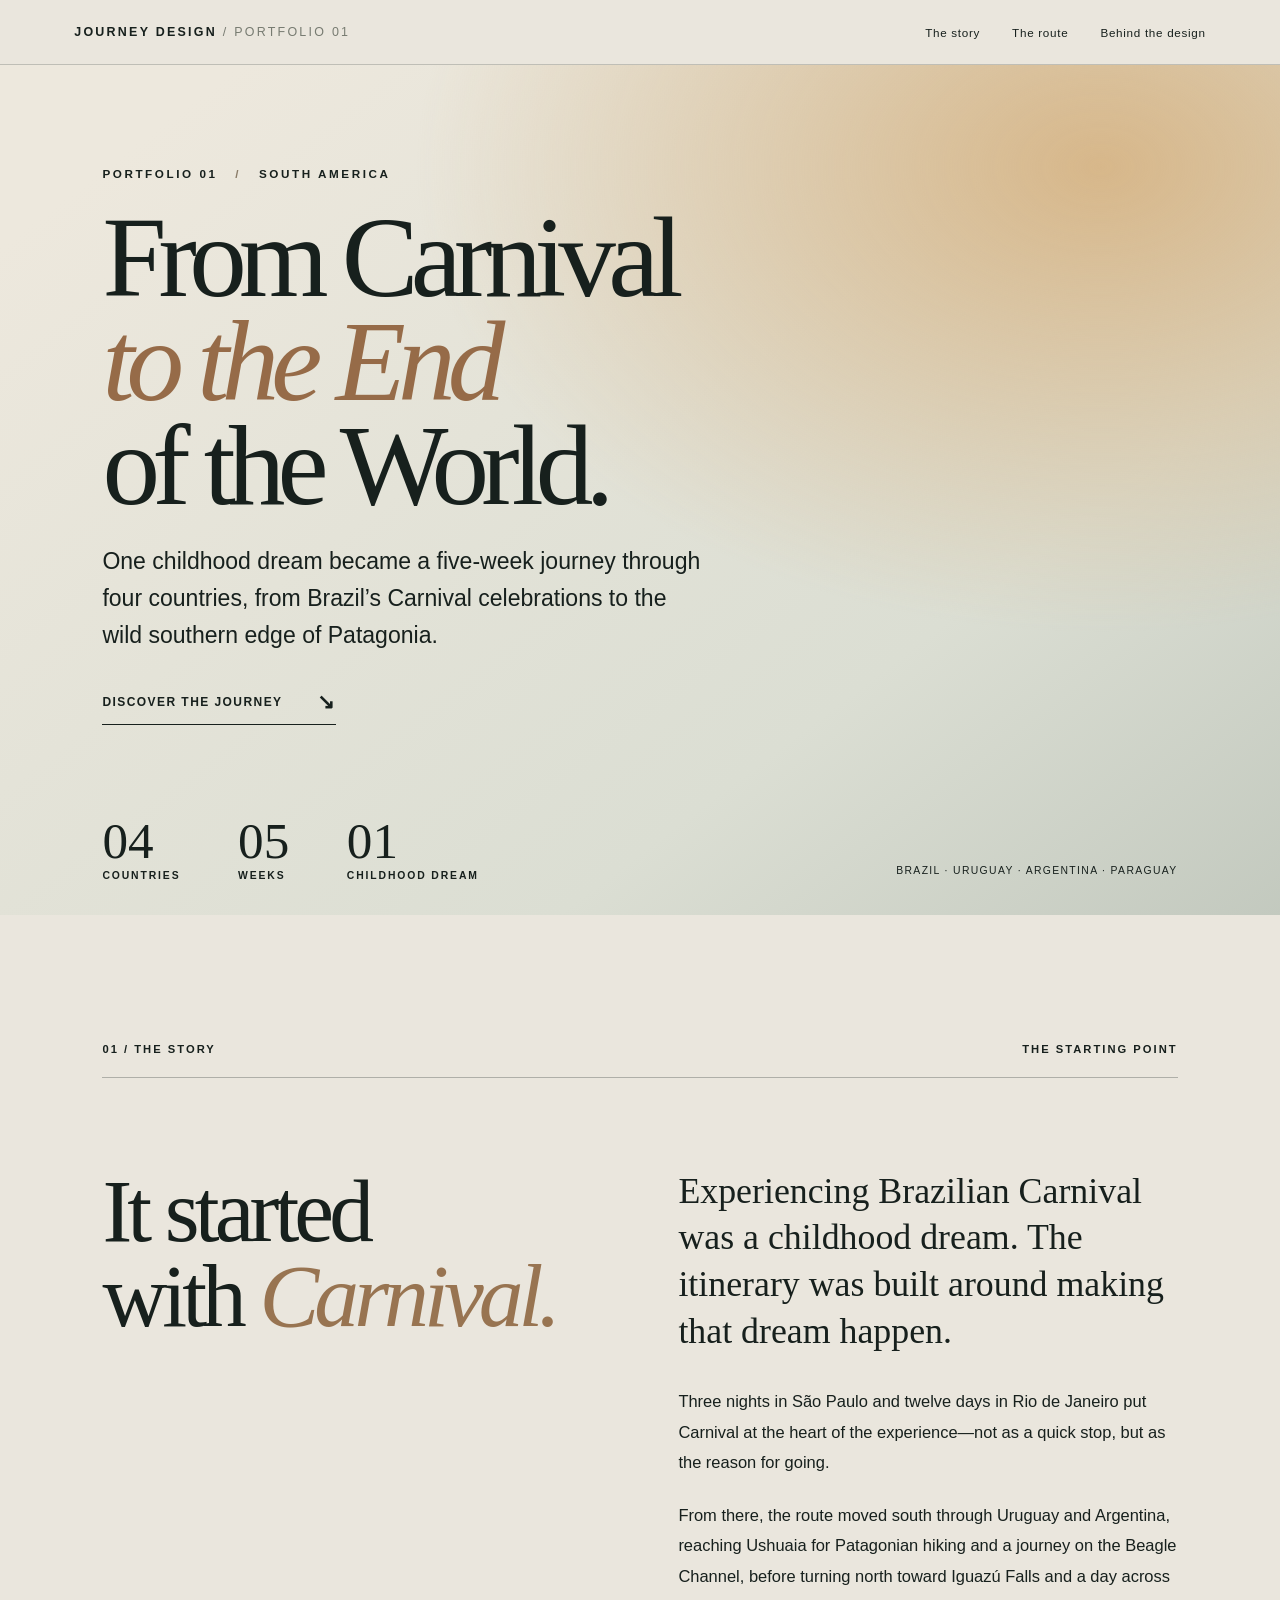
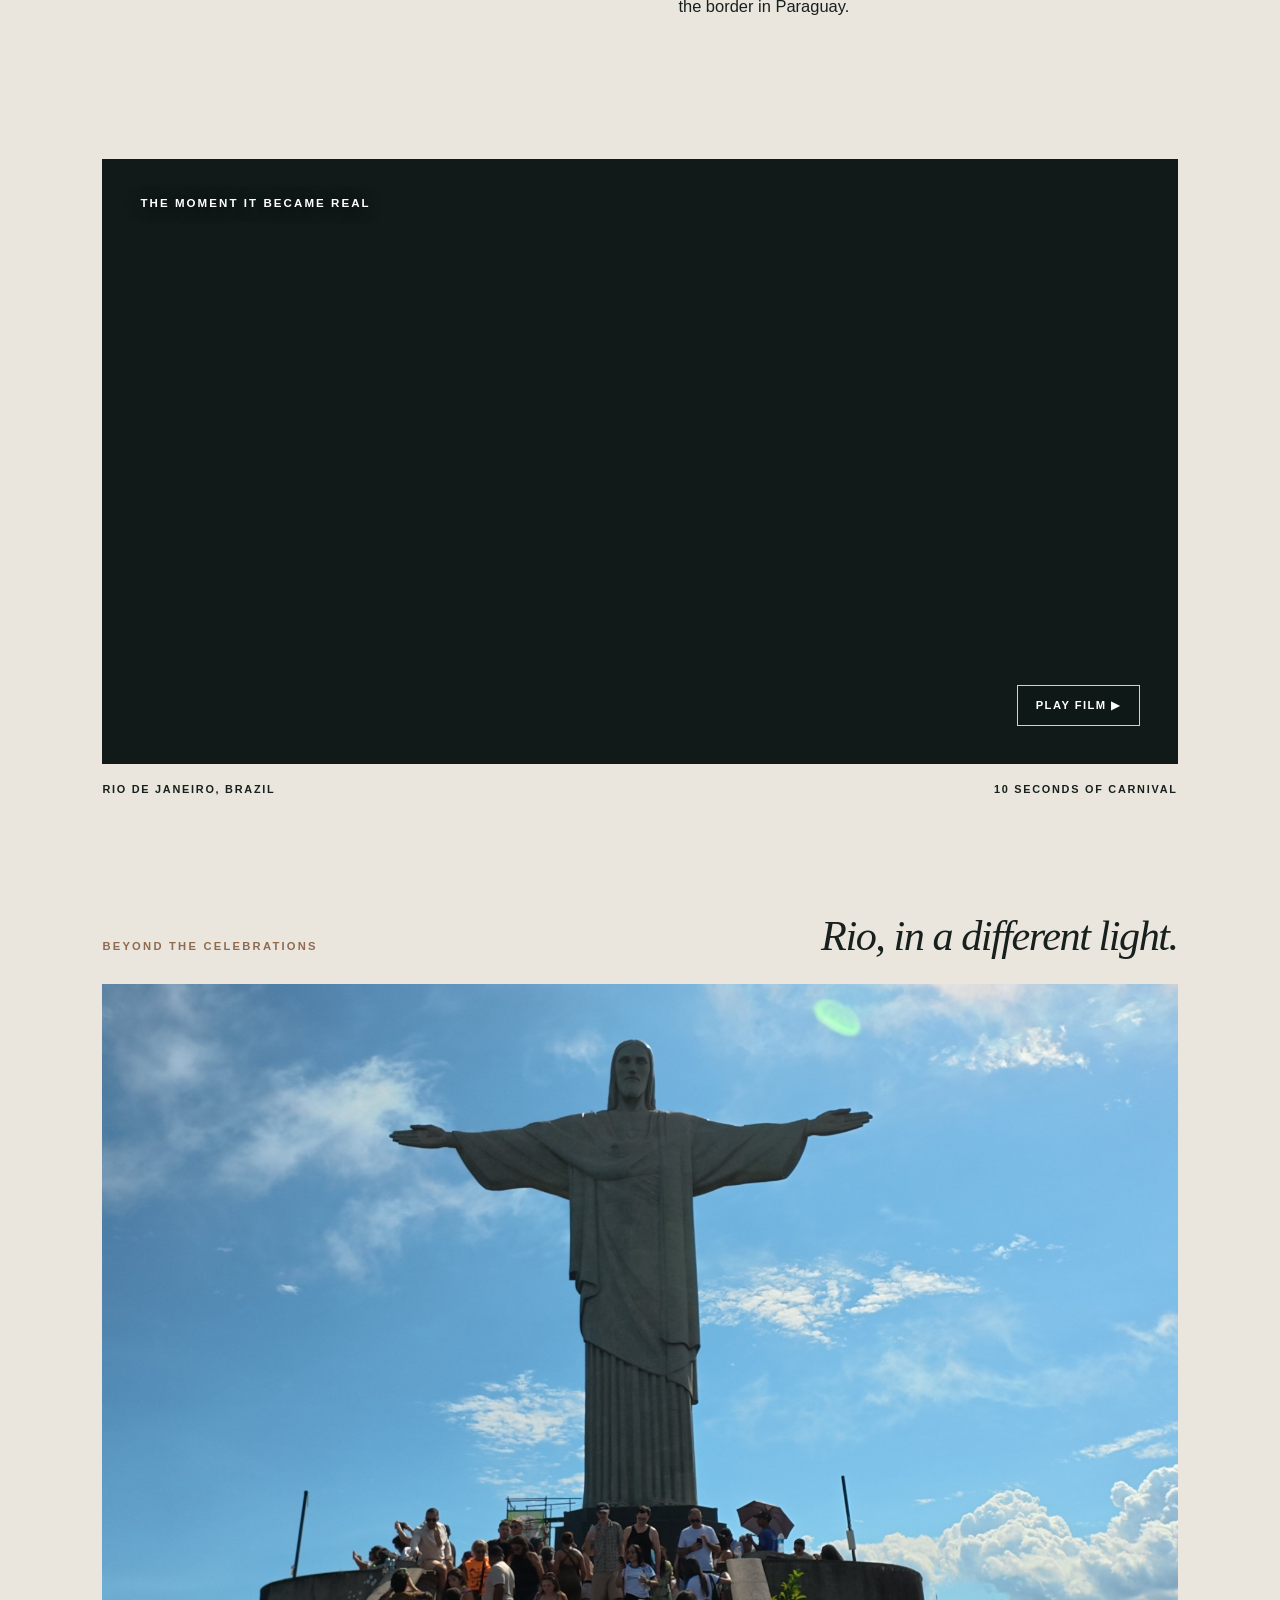
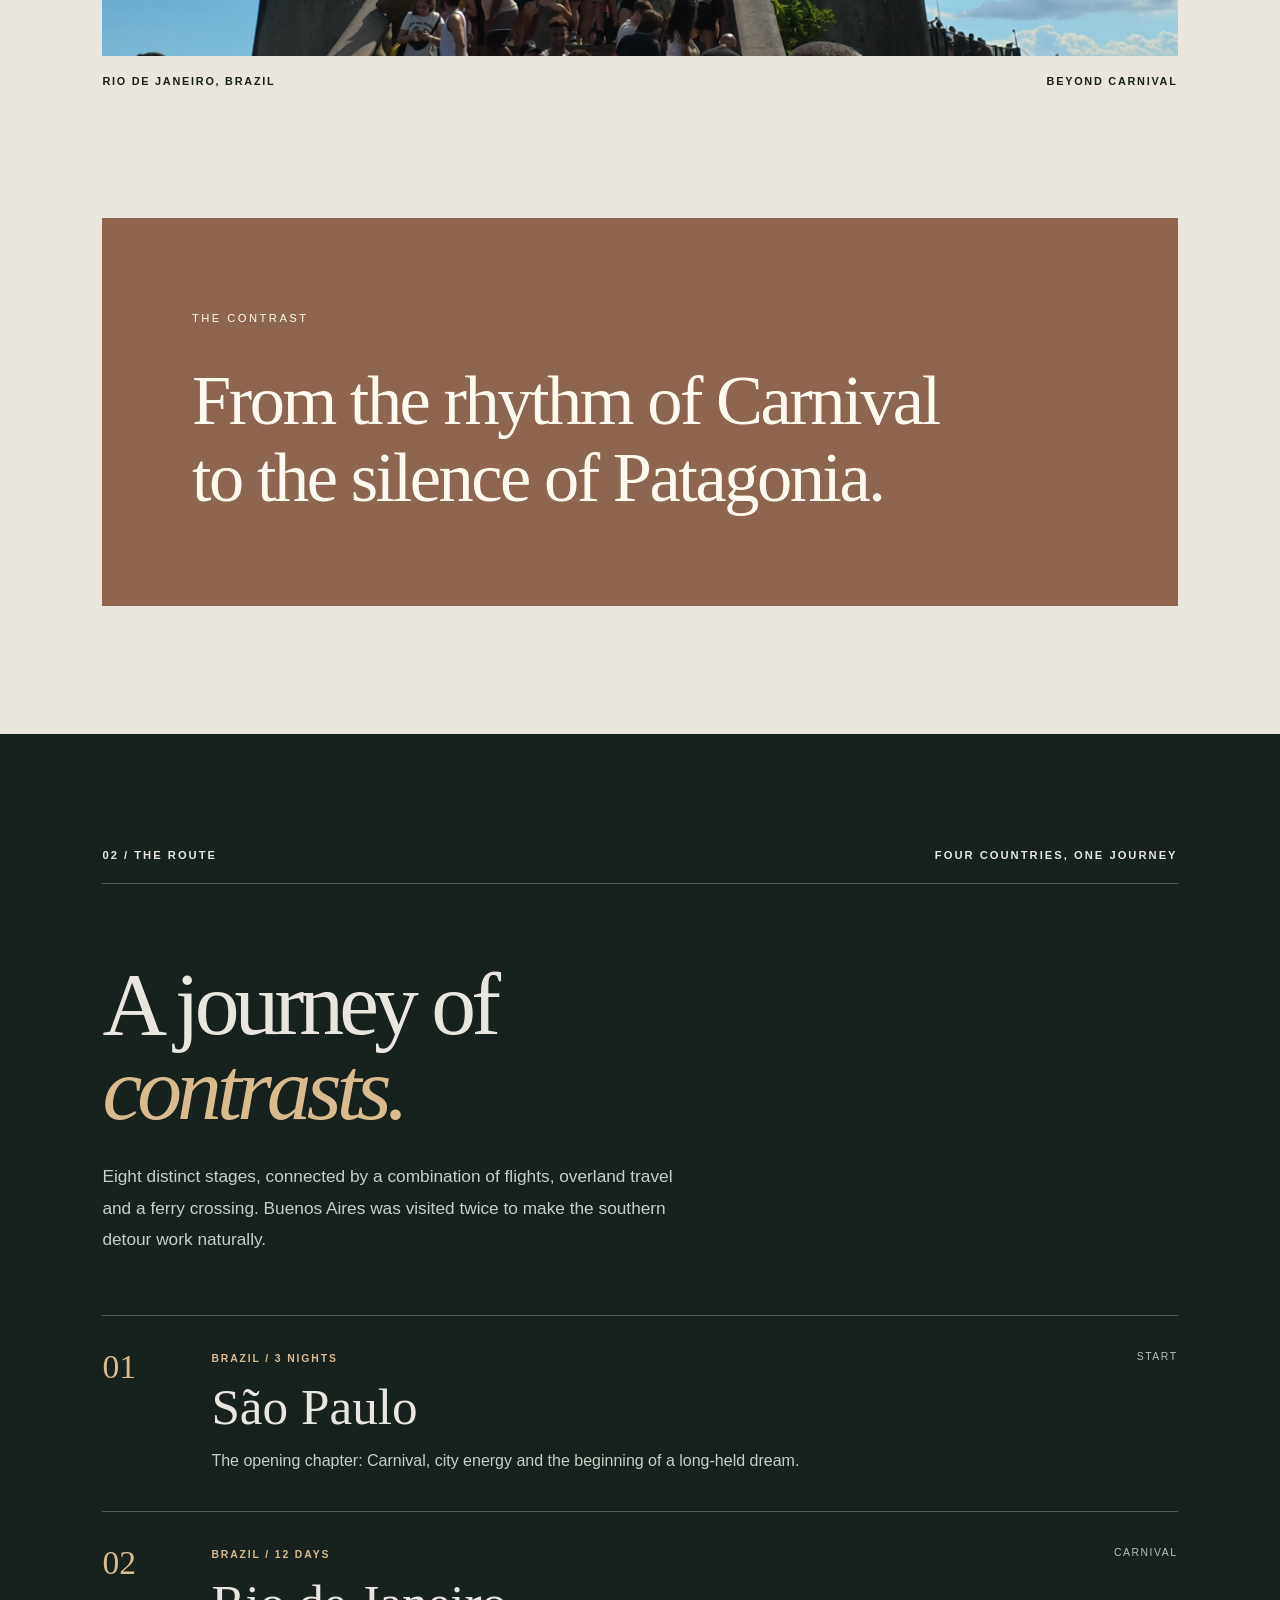
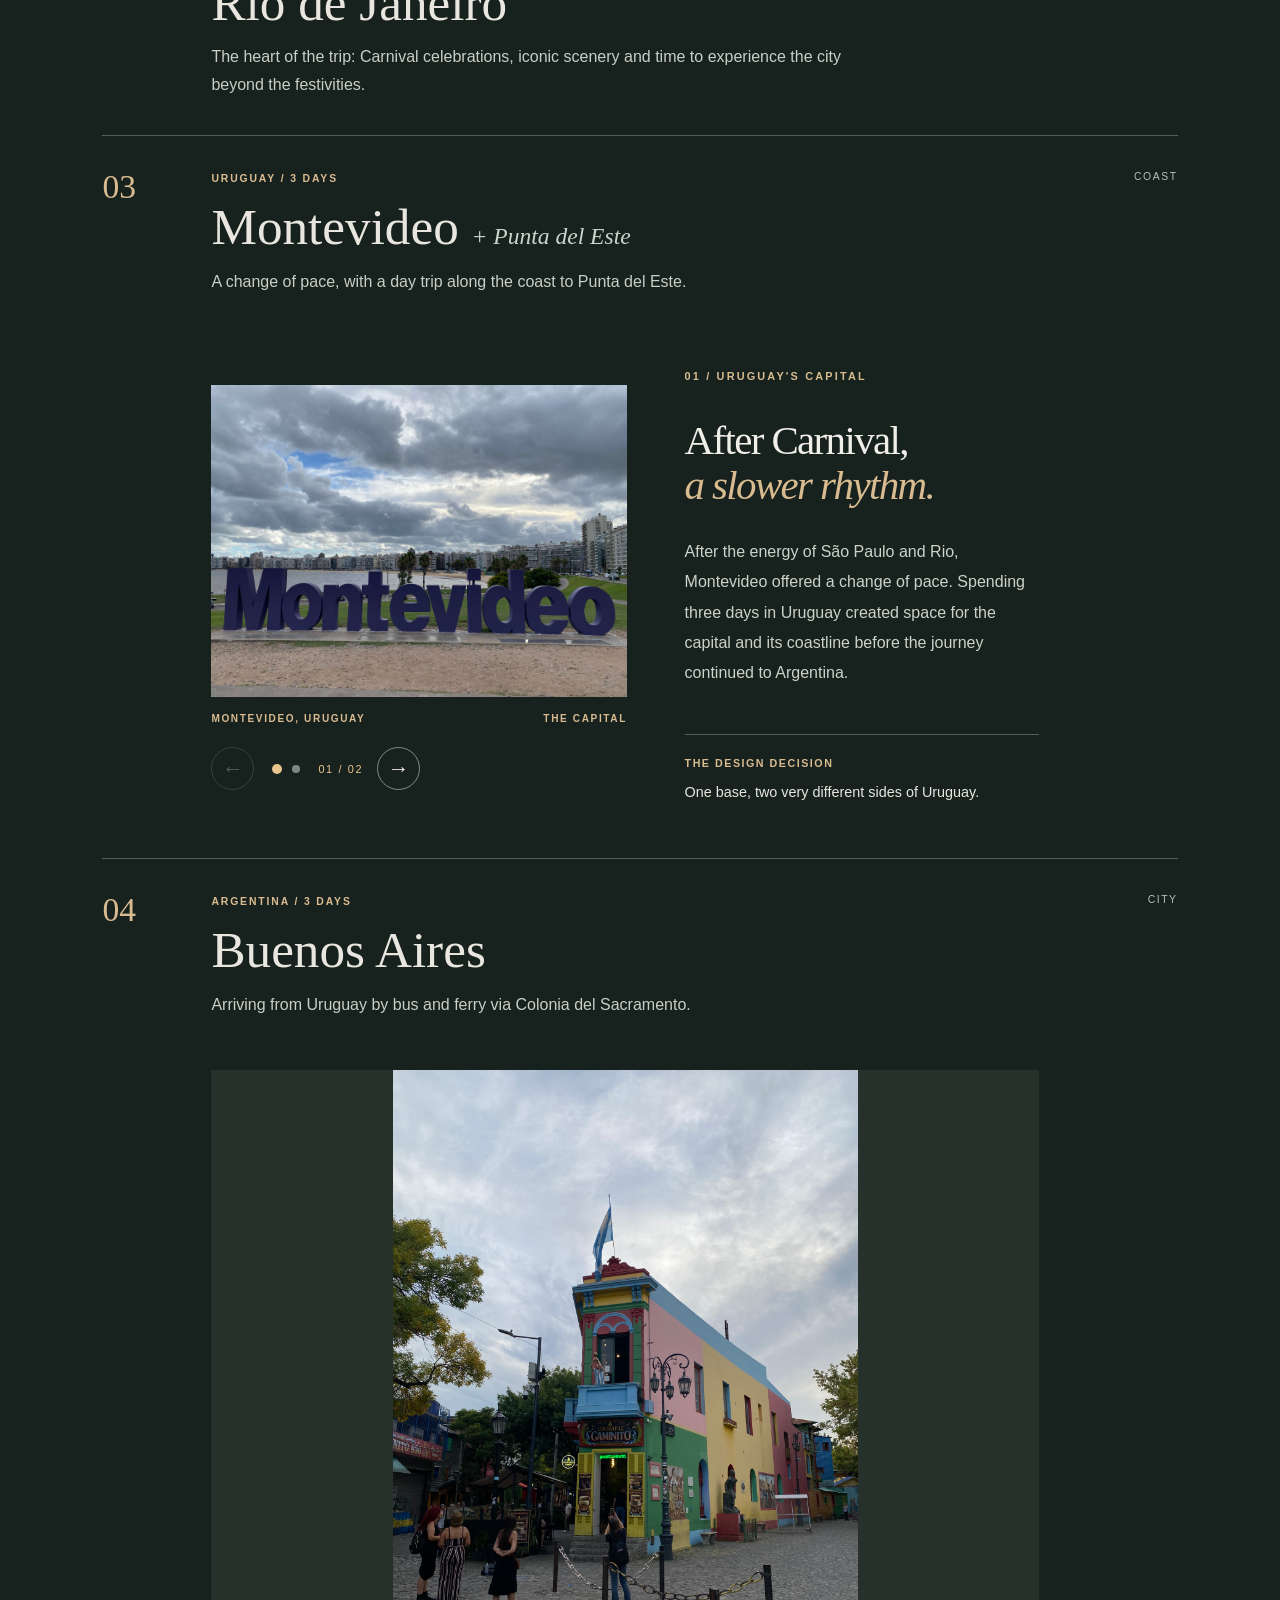
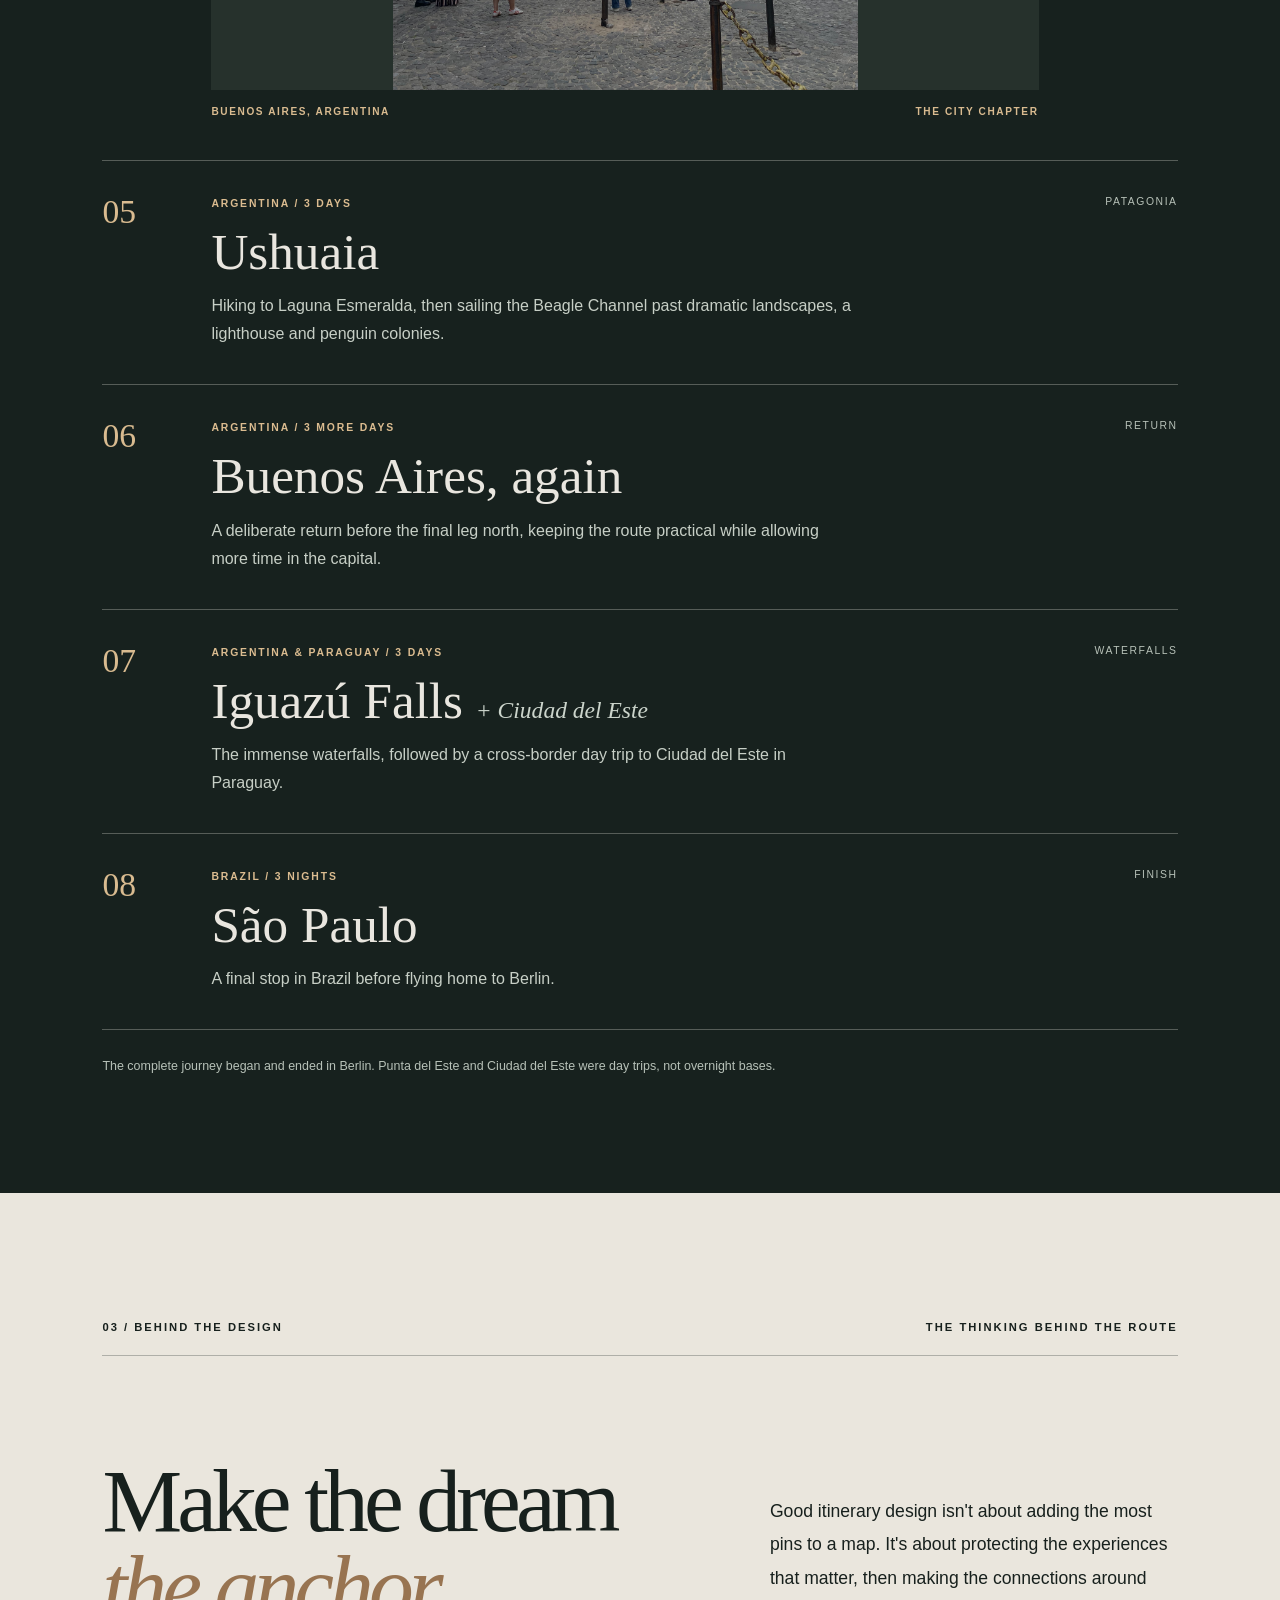
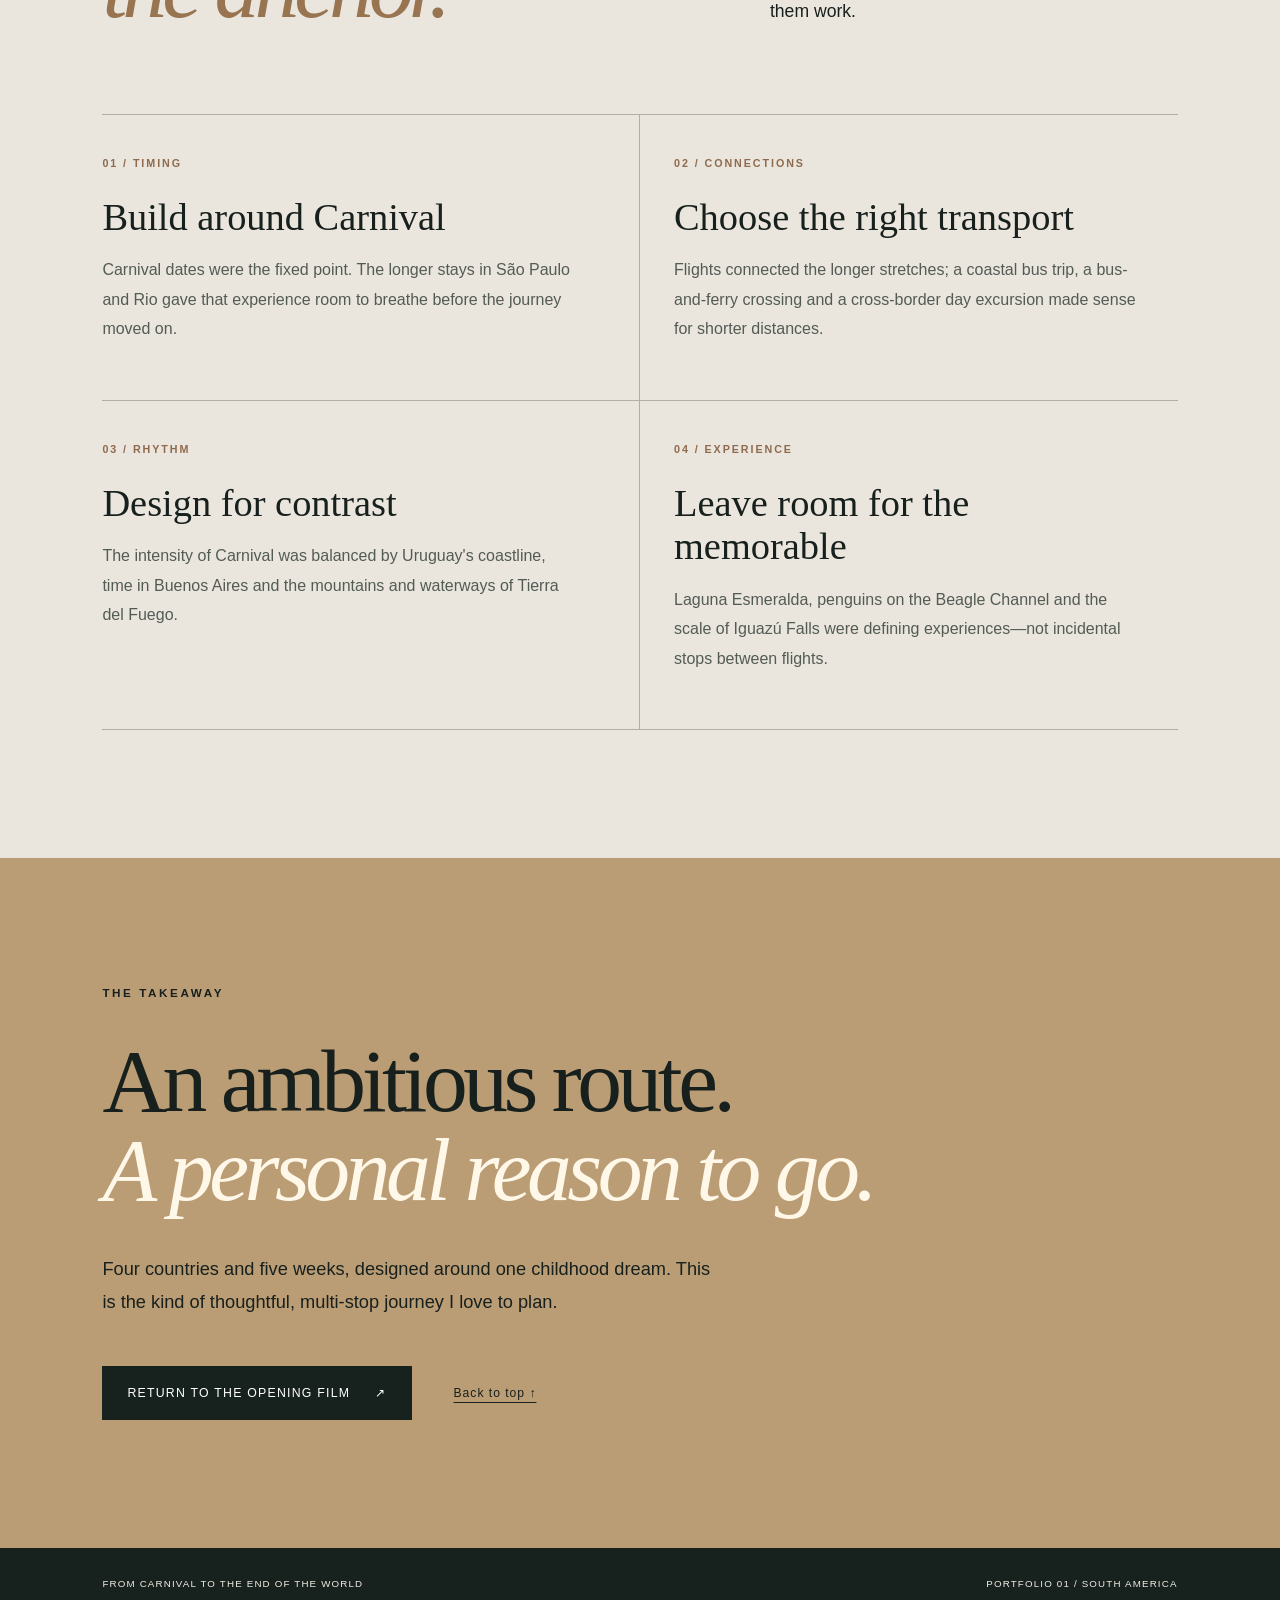
==== commit f4ac8273: "Refresh Uruguay gallery styling" ====
--- a/portfolio-01.html
+++ b/portfolio-01.html
@@ -6,7 +6,7 @@
   <meta name="theme-color" content="#111616">
   <meta name="description" content="From Carnival to the End of the World: a five-week, four-country South American journey designed around a childhood dream of Brazilian Carnival.">
   <title>From Carnival to the End of the World | Portfolio 01</title>
-  <link rel="stylesheet" href="styles.css?v=portfolio01-uruguay-stories-20261004">
+  <link rel="stylesheet" href="styles.css?v=portfolio01-uruguay-clean-20261004">
 </head>
 <body class="case-page">
   <a class="case-skip" href="#story">Skip to the story</a>
--- a/styles.css
+++ b/styles.css
@@ -489,11 +489,12 @@
 .case-uruguay-viewport .case-route-photo img {
   display: block;
   width: 100%;
-  height: clamp(280px, 36vw, 510px);
+  height: auto;
+  aspect-ratio: 4 / 3;
   max-height: none;
-  object-fit: contain;
+  object-fit: cover;
   object-position: center;
-  background: #26312c;
+  background: transparent;
 }
 .case-gallery-controls {
   display: flex;
@@ -571,11 +572,9 @@
 }
 @media (max-width: 960px) {
   .case-uruguay-gallery { grid-template-columns: 1fr; gap: 32px; }
-  .case-uruguay-viewport .case-route-photo img { height: clamp(290px, 52vw, 520px); }
   .case-gallery-story { max-width: 650px; }
 }
 @media (max-width: 650px) {
-  .case-uruguay-viewport .case-route-photo img { height: min(76vw, 440px); }
   .case-gallery-controls { justify-content: flex-start; gap: 12px; }
 }
 @media (prefers-reduced-motion: reduce) {
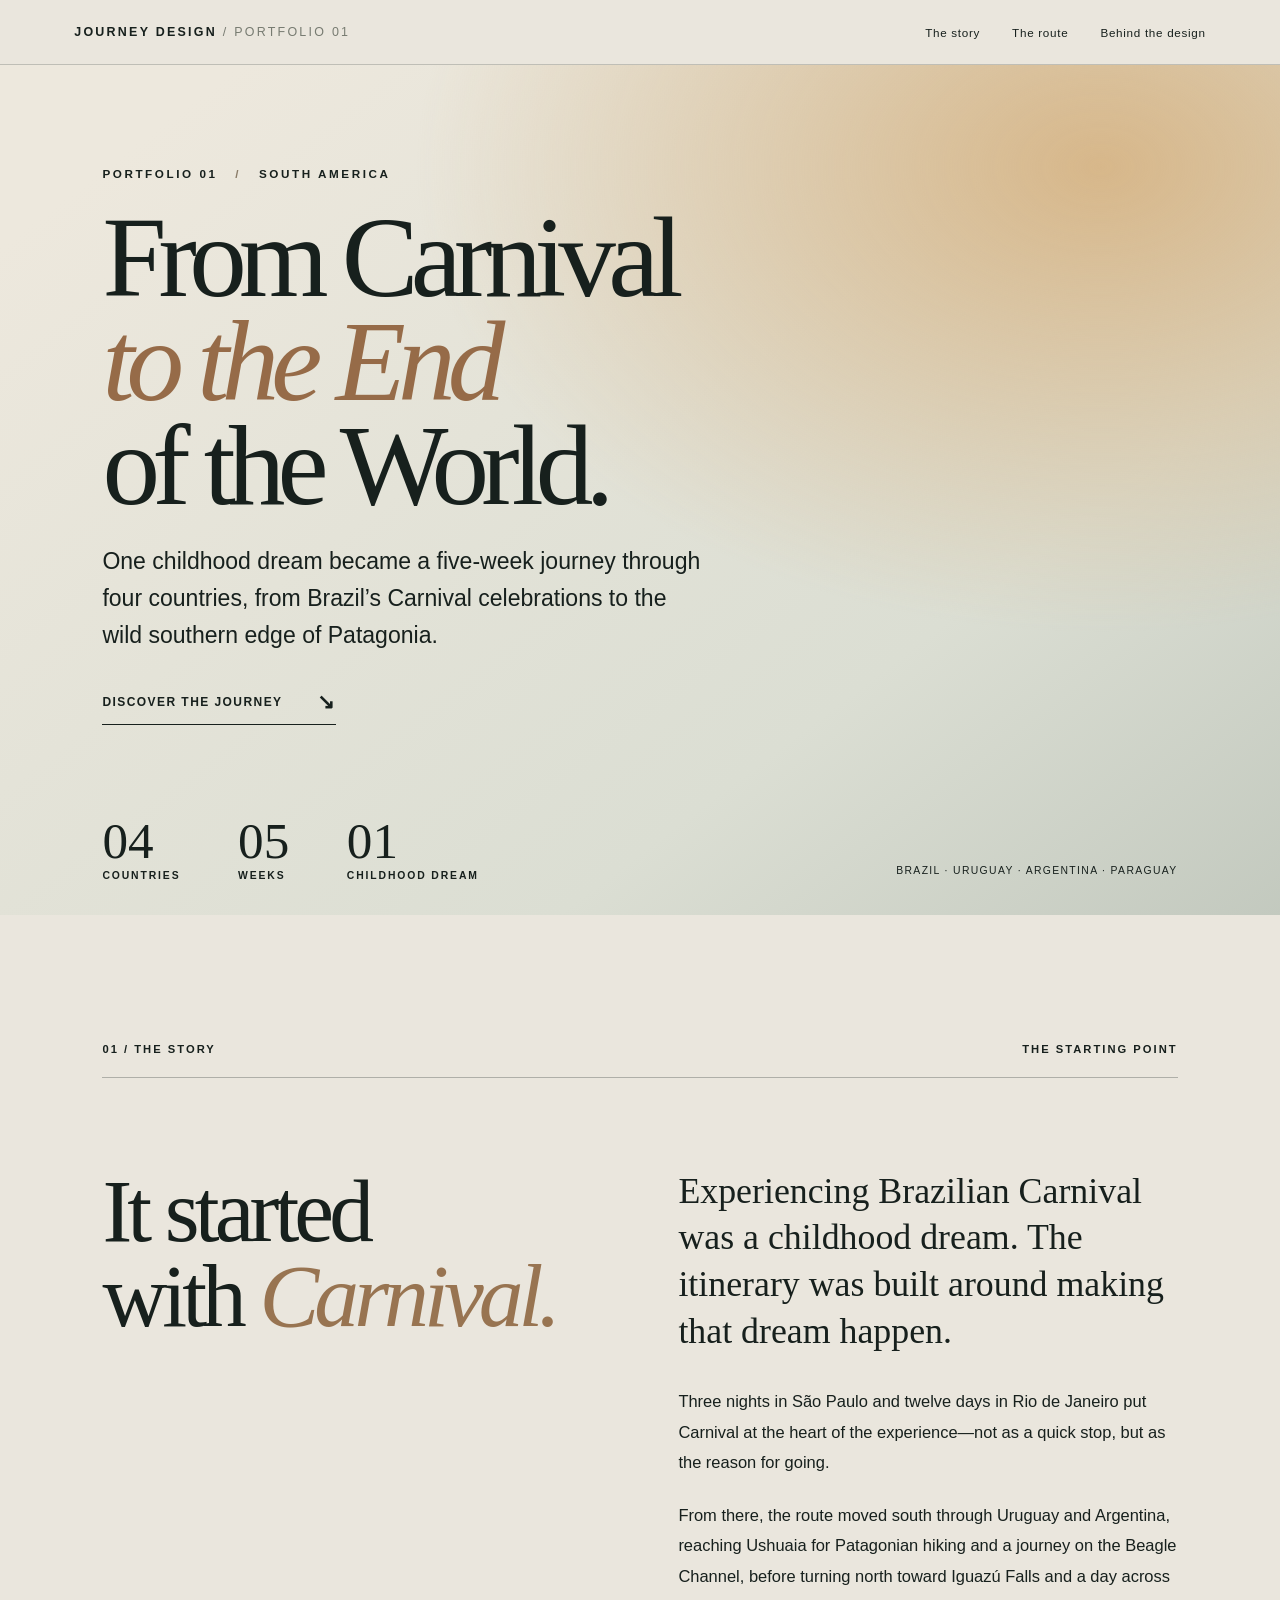
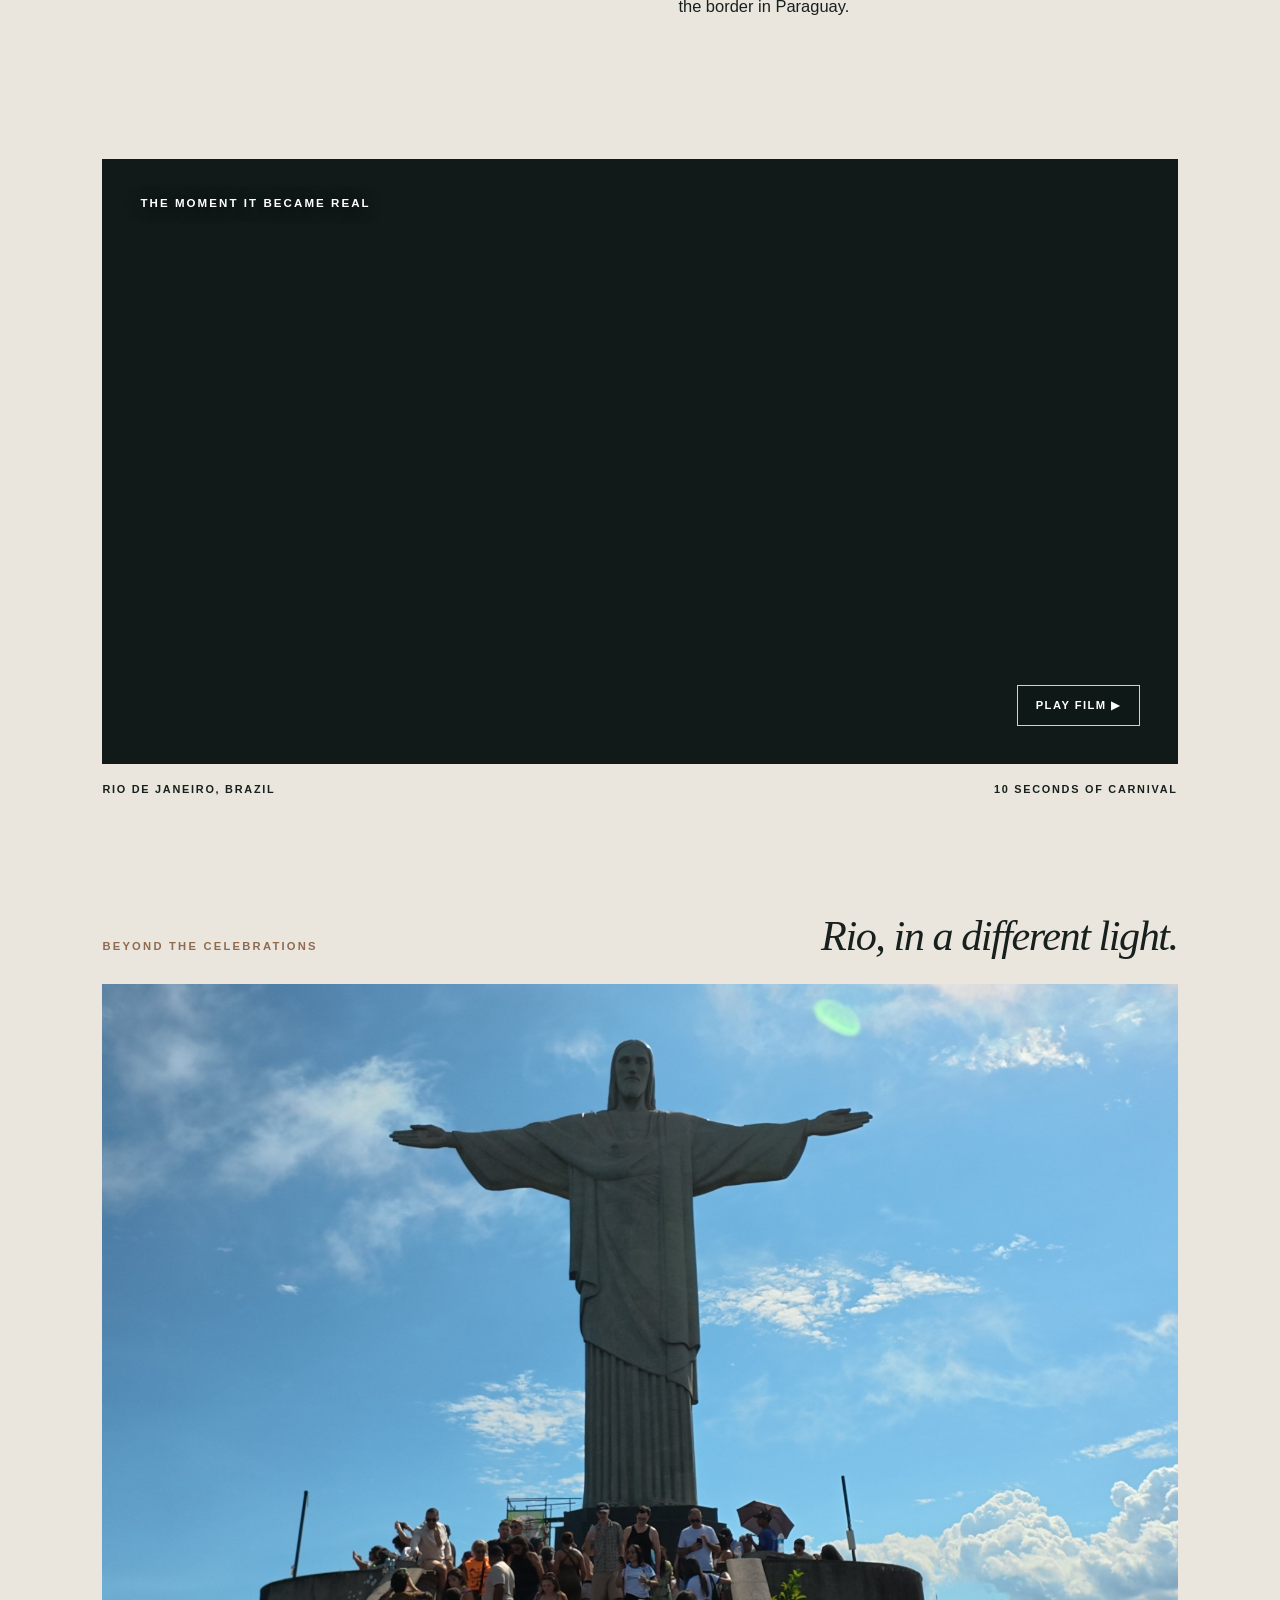
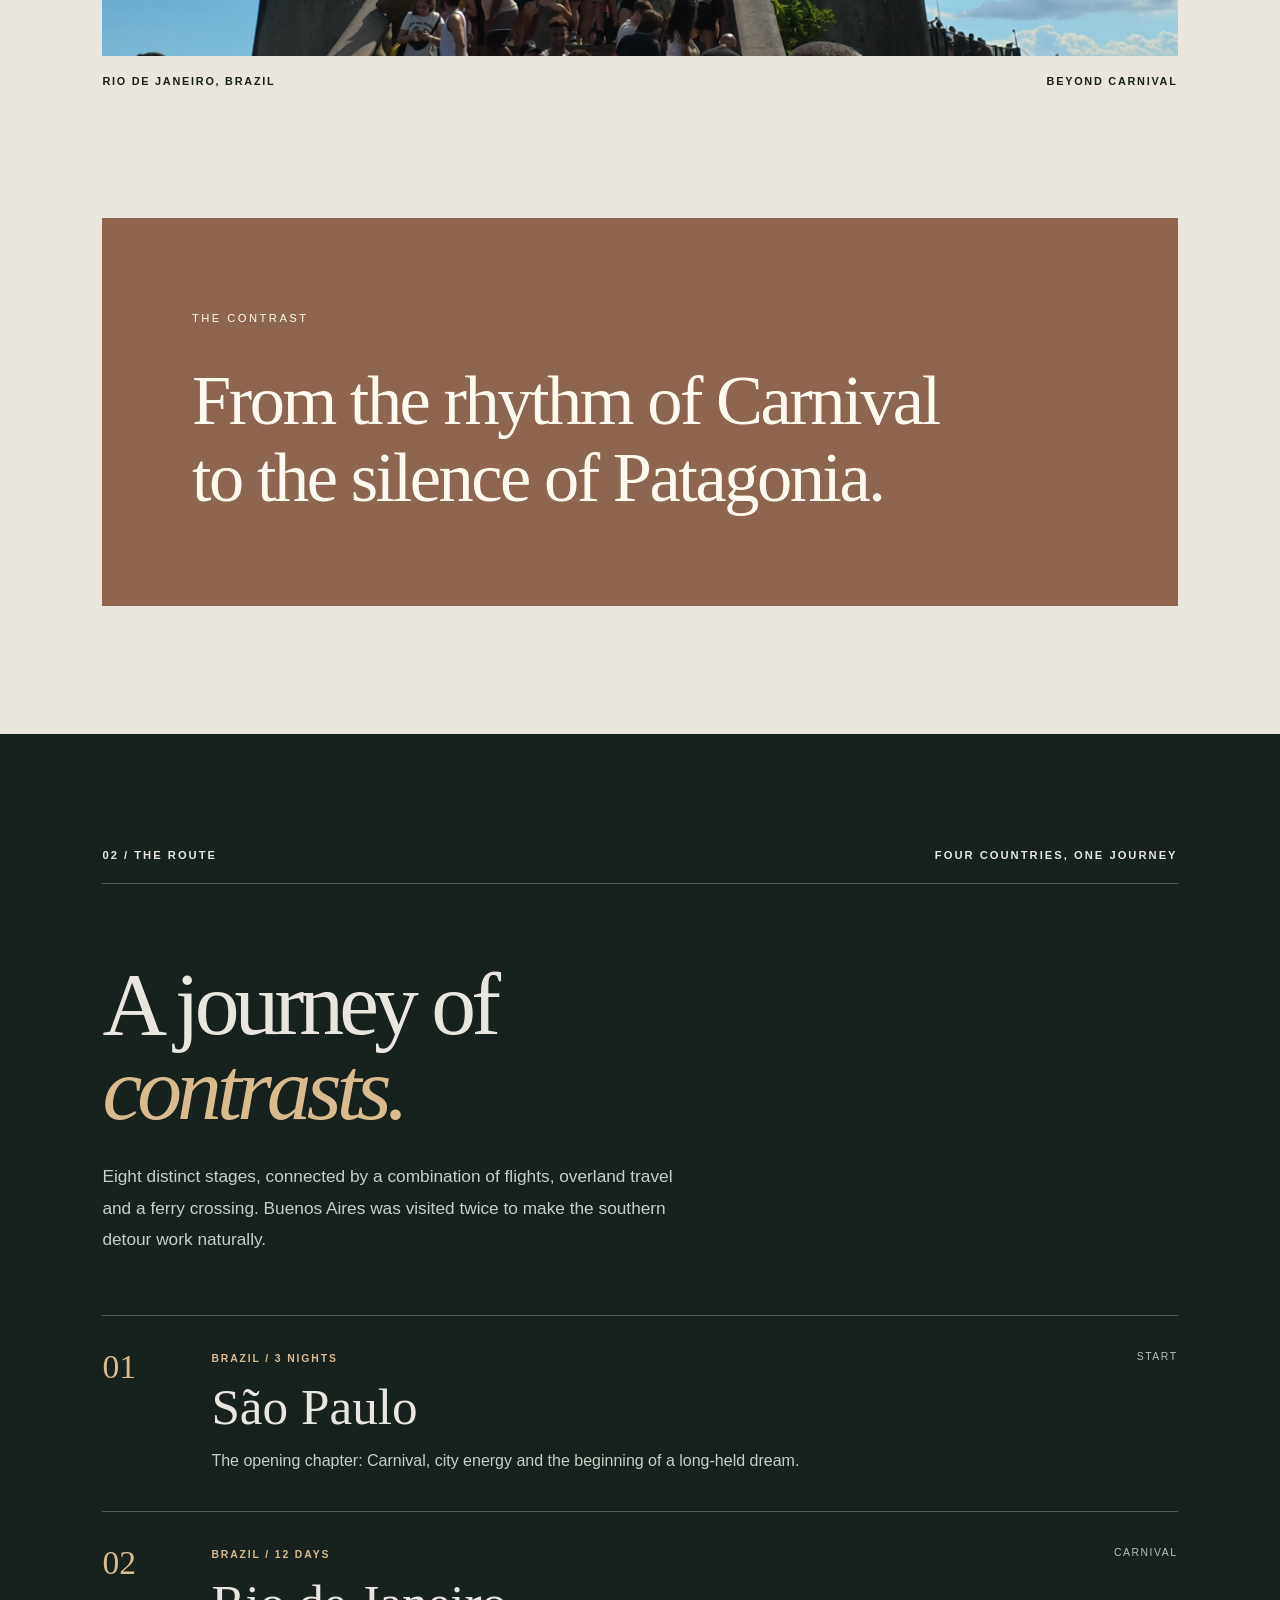
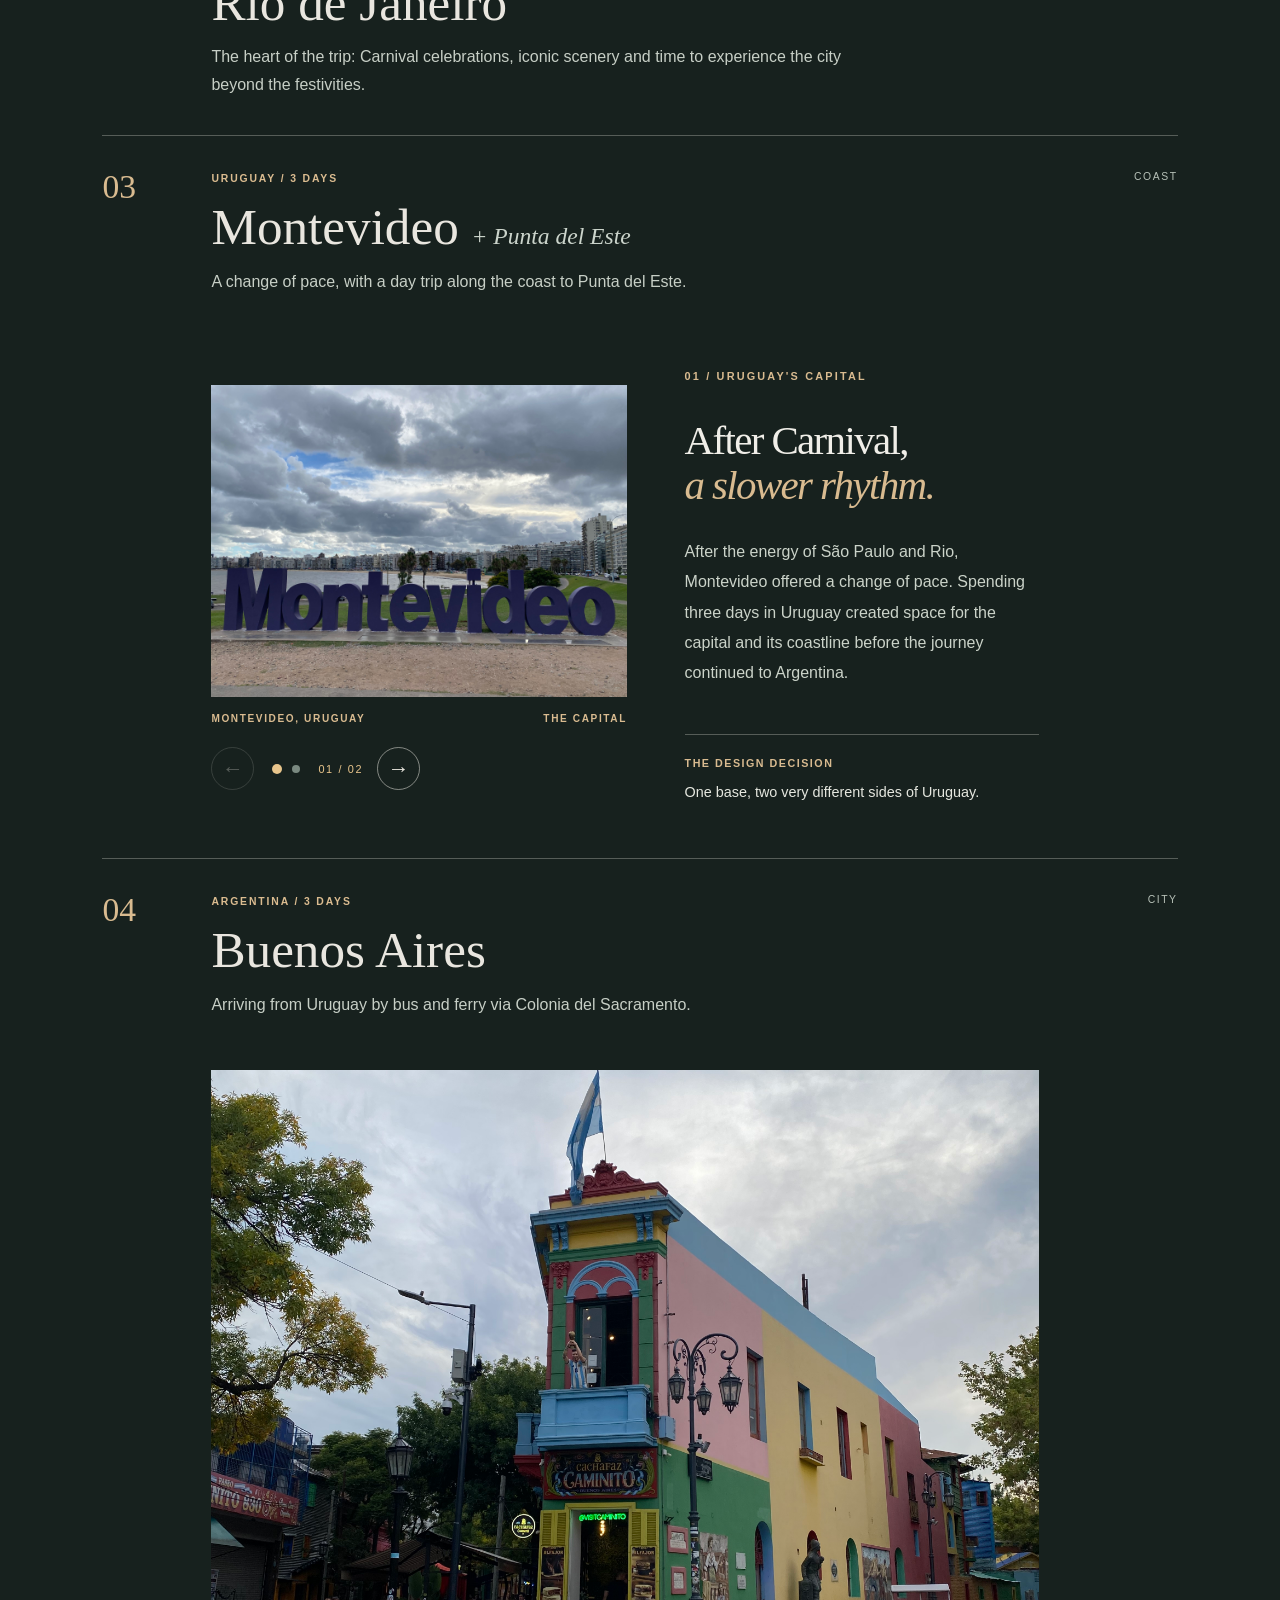
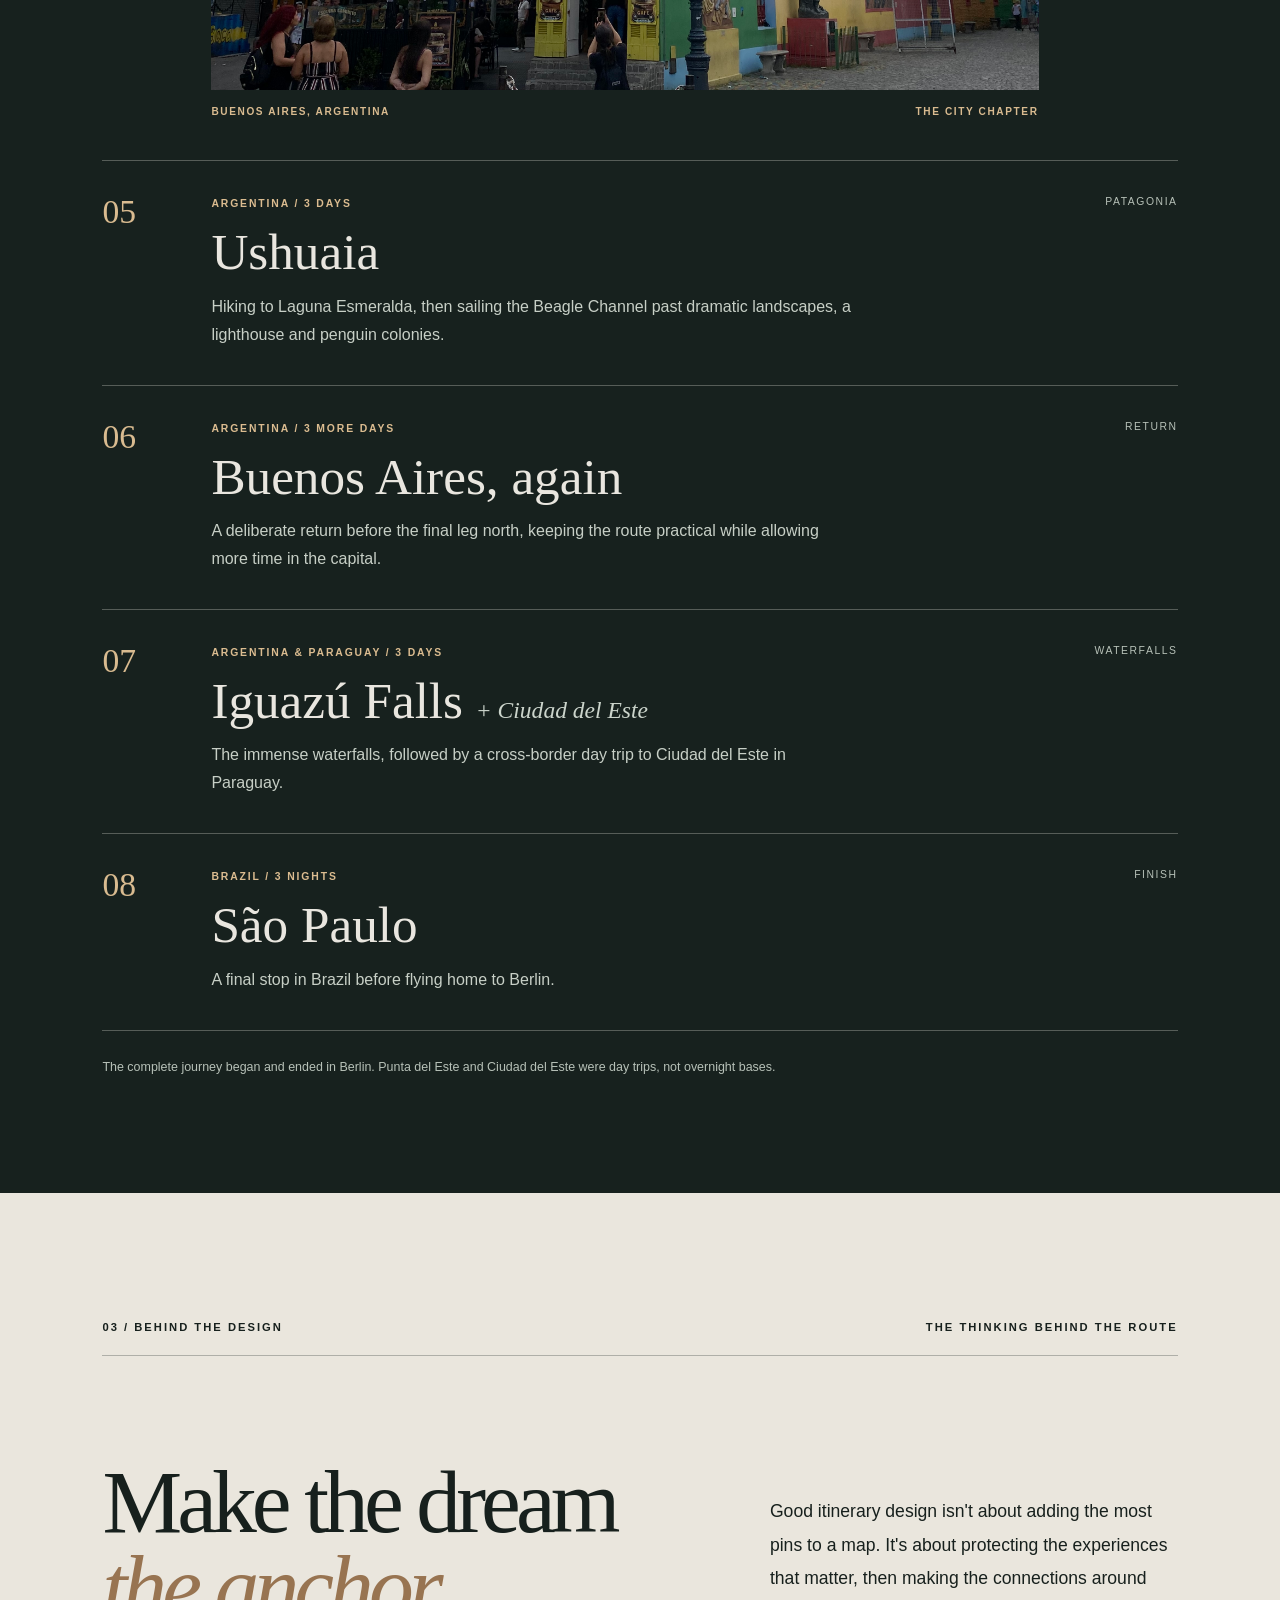
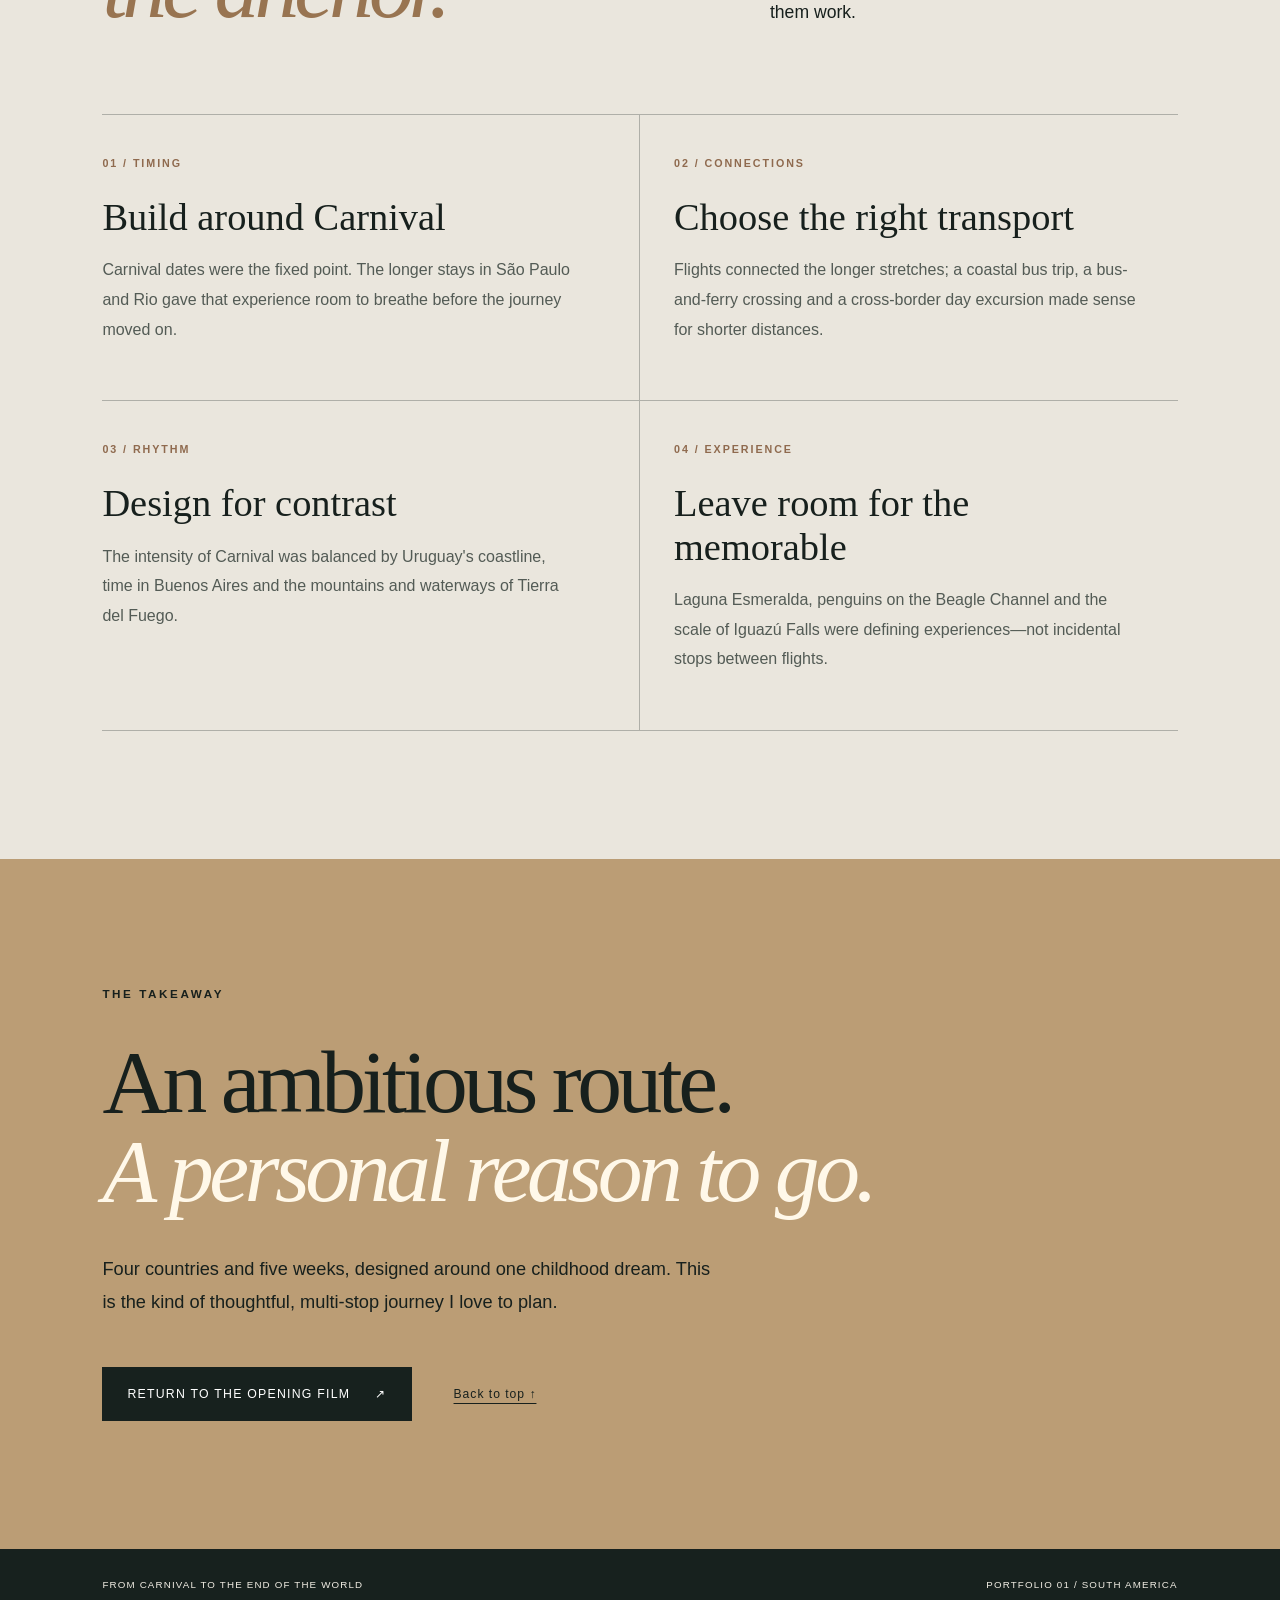
==== commit afbdf260: "Apply edge-to-edge Argentina photo styling" ====
--- a/portfolio-01.html
+++ b/portfolio-01.html
@@ -6,7 +6,7 @@
   <meta name="theme-color" content="#111616">
   <meta name="description" content="From Carnival to the End of the World: a five-week, four-country South American journey designed around a childhood dream of Brazilian Carnival.">
   <title>From Carnival to the End of the World | Portfolio 01</title>
-  <link rel="stylesheet" href="styles.css?v=portfolio01-uruguay-clean-20261004">
+  <link rel="stylesheet" href="styles.css?v=portfolio01-argentina-clean-20261004">
 </head>
 <body class="case-page">
   <a class="case-skip" href="#story">Skip to the story</a>
@@ -122,7 +122,7 @@
           </div>
         </div><span class="case-stop-tag">COAST</span></li>
         <li><span class="case-stop-num">04</span><div><span class="case-country">ARGENTINA / 3 DAYS</span><h3>Buenos Aires</h3><p>Arriving from Uruguay by bus and ferry via Colonia del Sacramento.</p>
-          <figure class="case-route-photo">
+          <figure class="case-route-photo case-buenos-photo">
             <img src="buenos-aires.jpg" alt="Travel photograph from Buenos Aires, Argentina" loading="lazy" decoding="async">
             <figcaption><span>BUENOS AIRES, ARGENTINA</span><span>THE CITY CHAPTER</span></figcaption>
           </figure>
--- a/styles.css
+++ b/styles.css
@@ -580,3 +580,15 @@
 @media (prefers-reduced-motion: reduce) {
   .case-uruguay-viewport { scroll-behavior: auto; }
 }
+
+/* Buenos Aires: same border-free, edge-to-edge framing as Uruguay. */
+.case-buenos-photo img {
+  display: block;
+  width: 100%;
+  height: auto;
+  aspect-ratio: 4 / 3;
+  max-height: none;
+  object-fit: cover;
+  object-position: center;
+  background: transparent;
+}
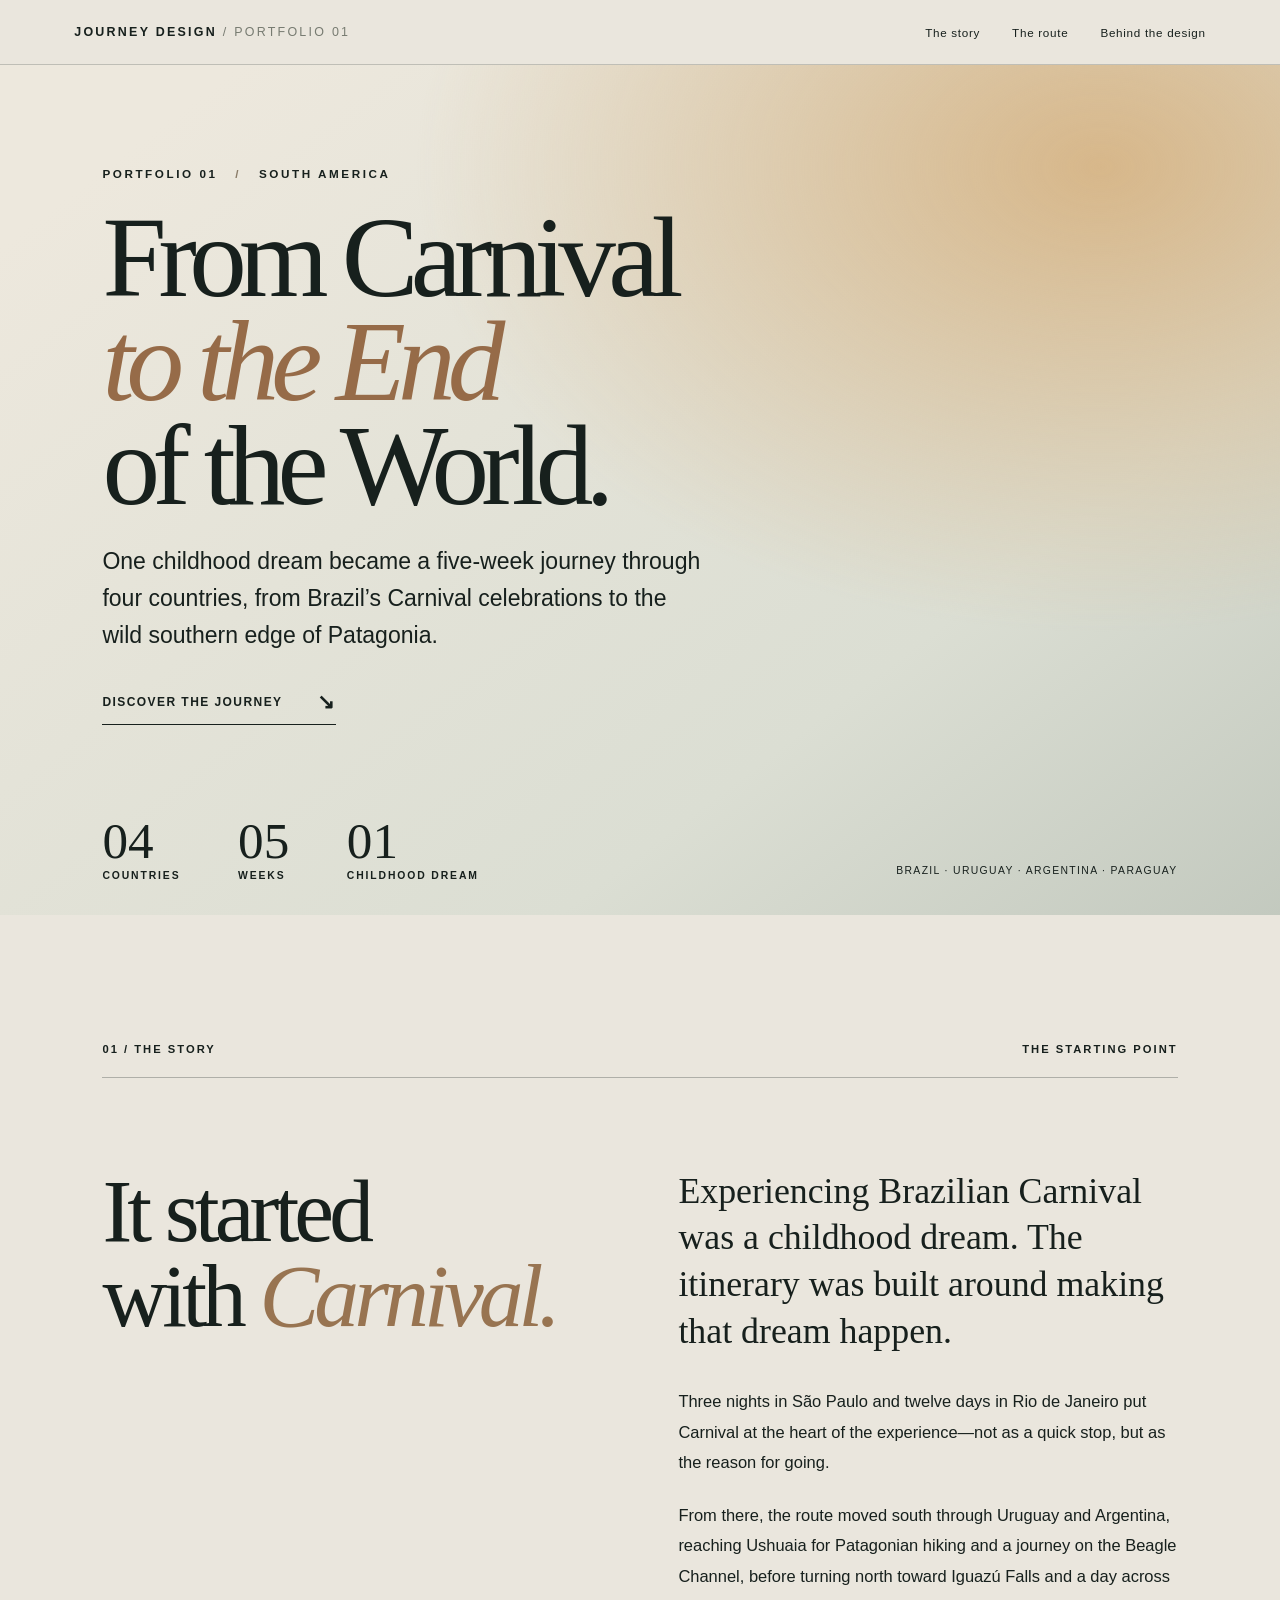
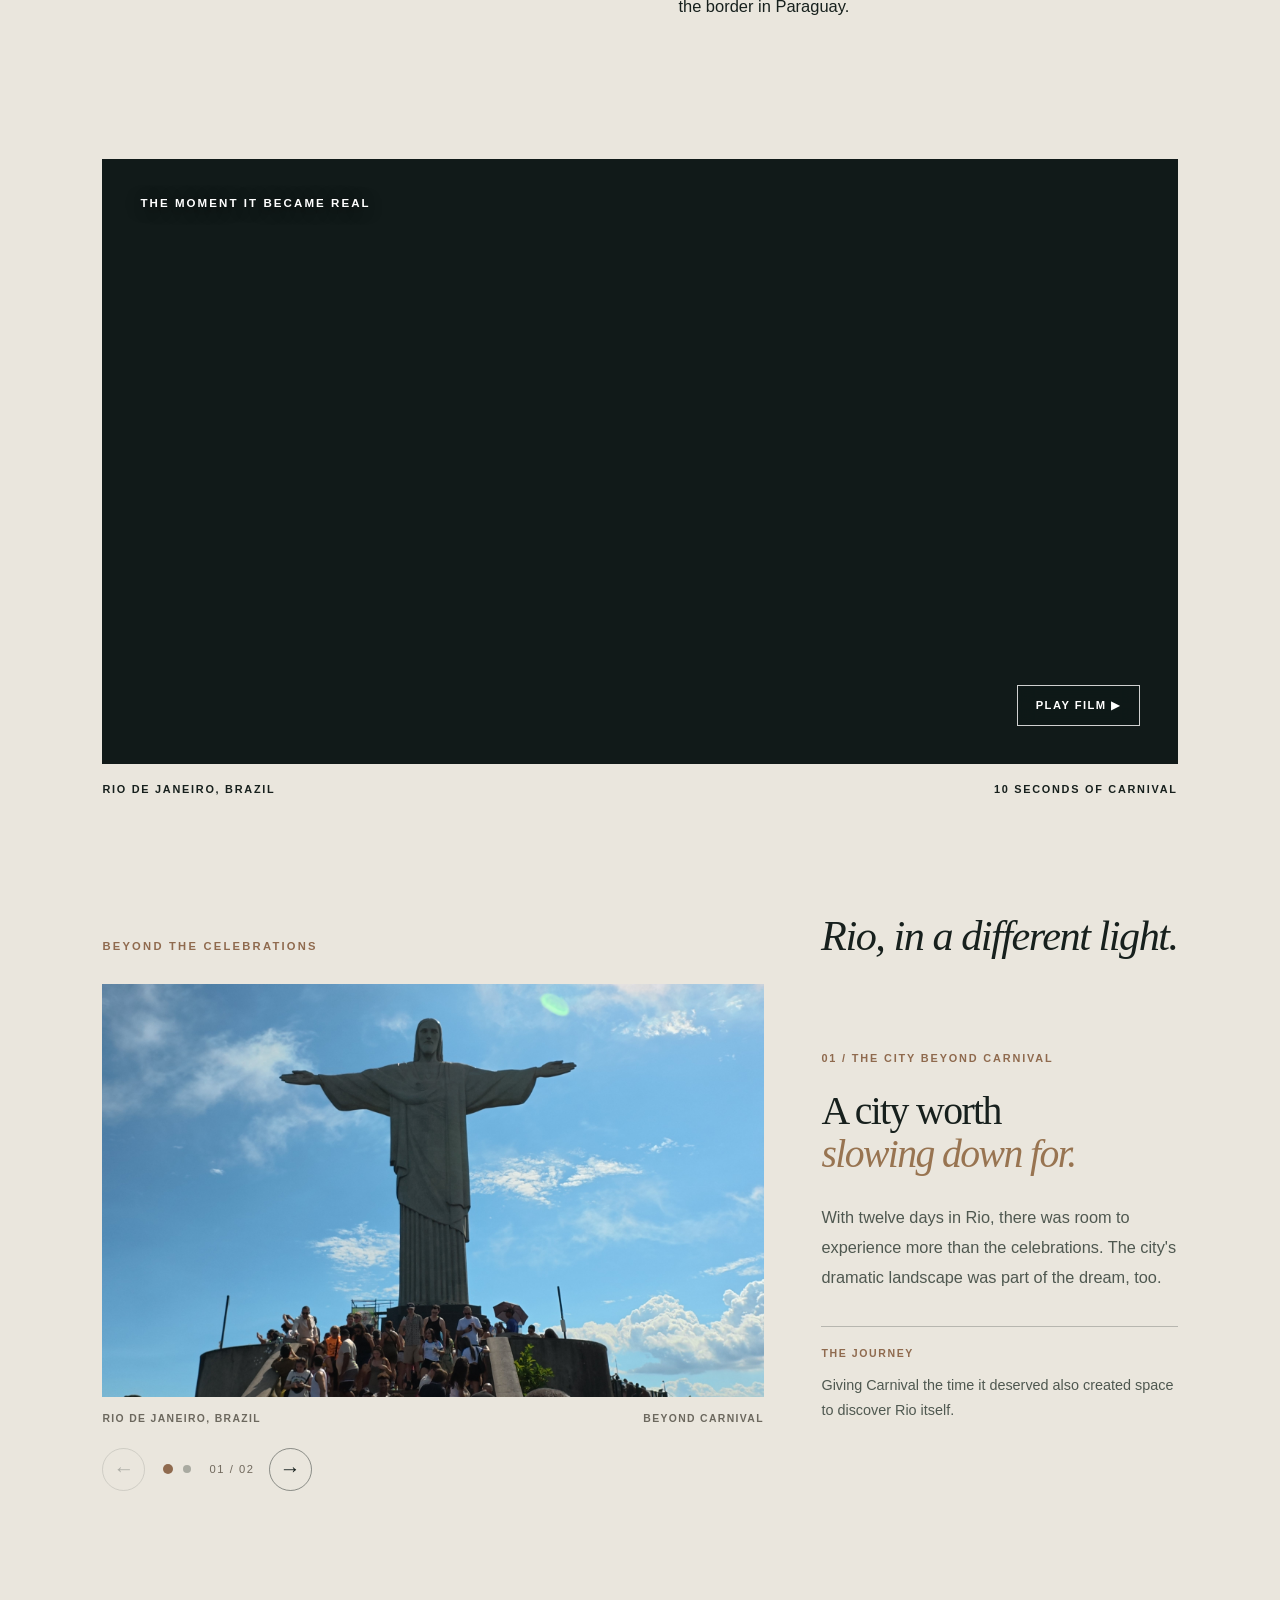
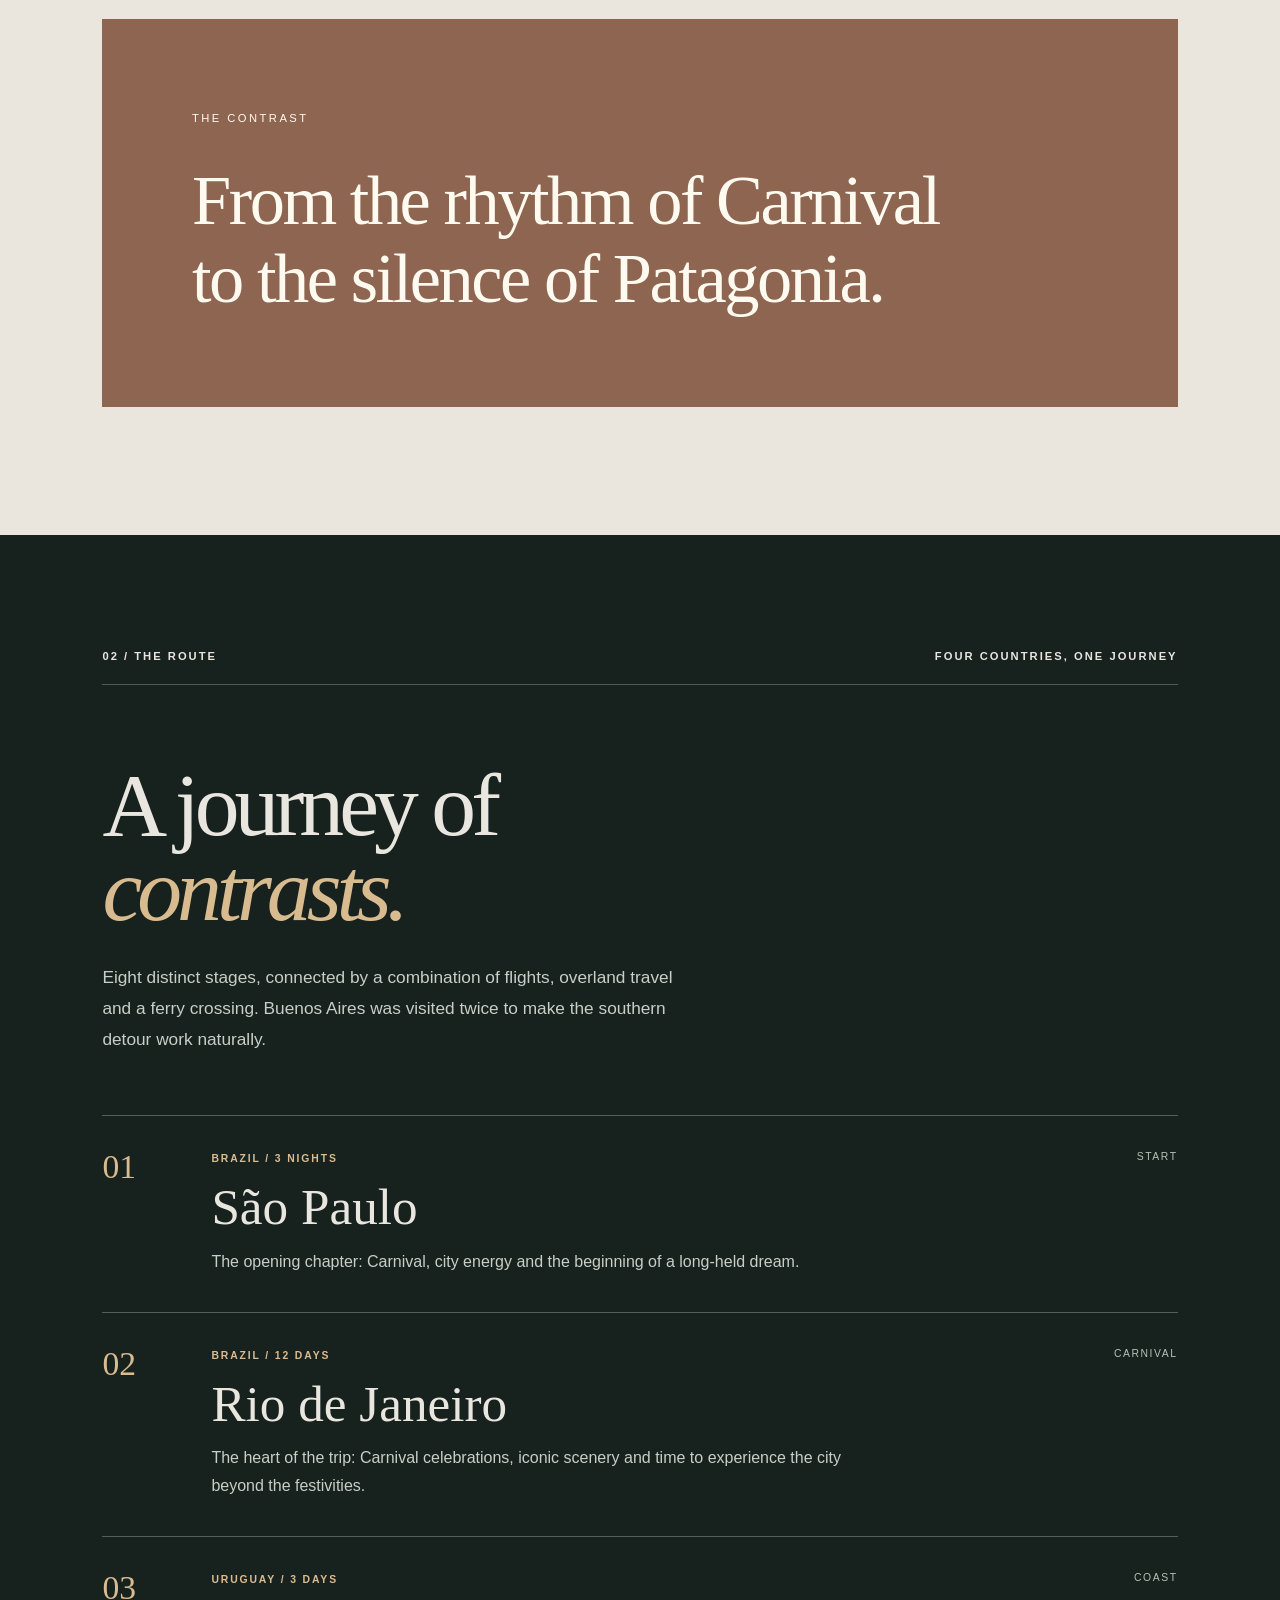
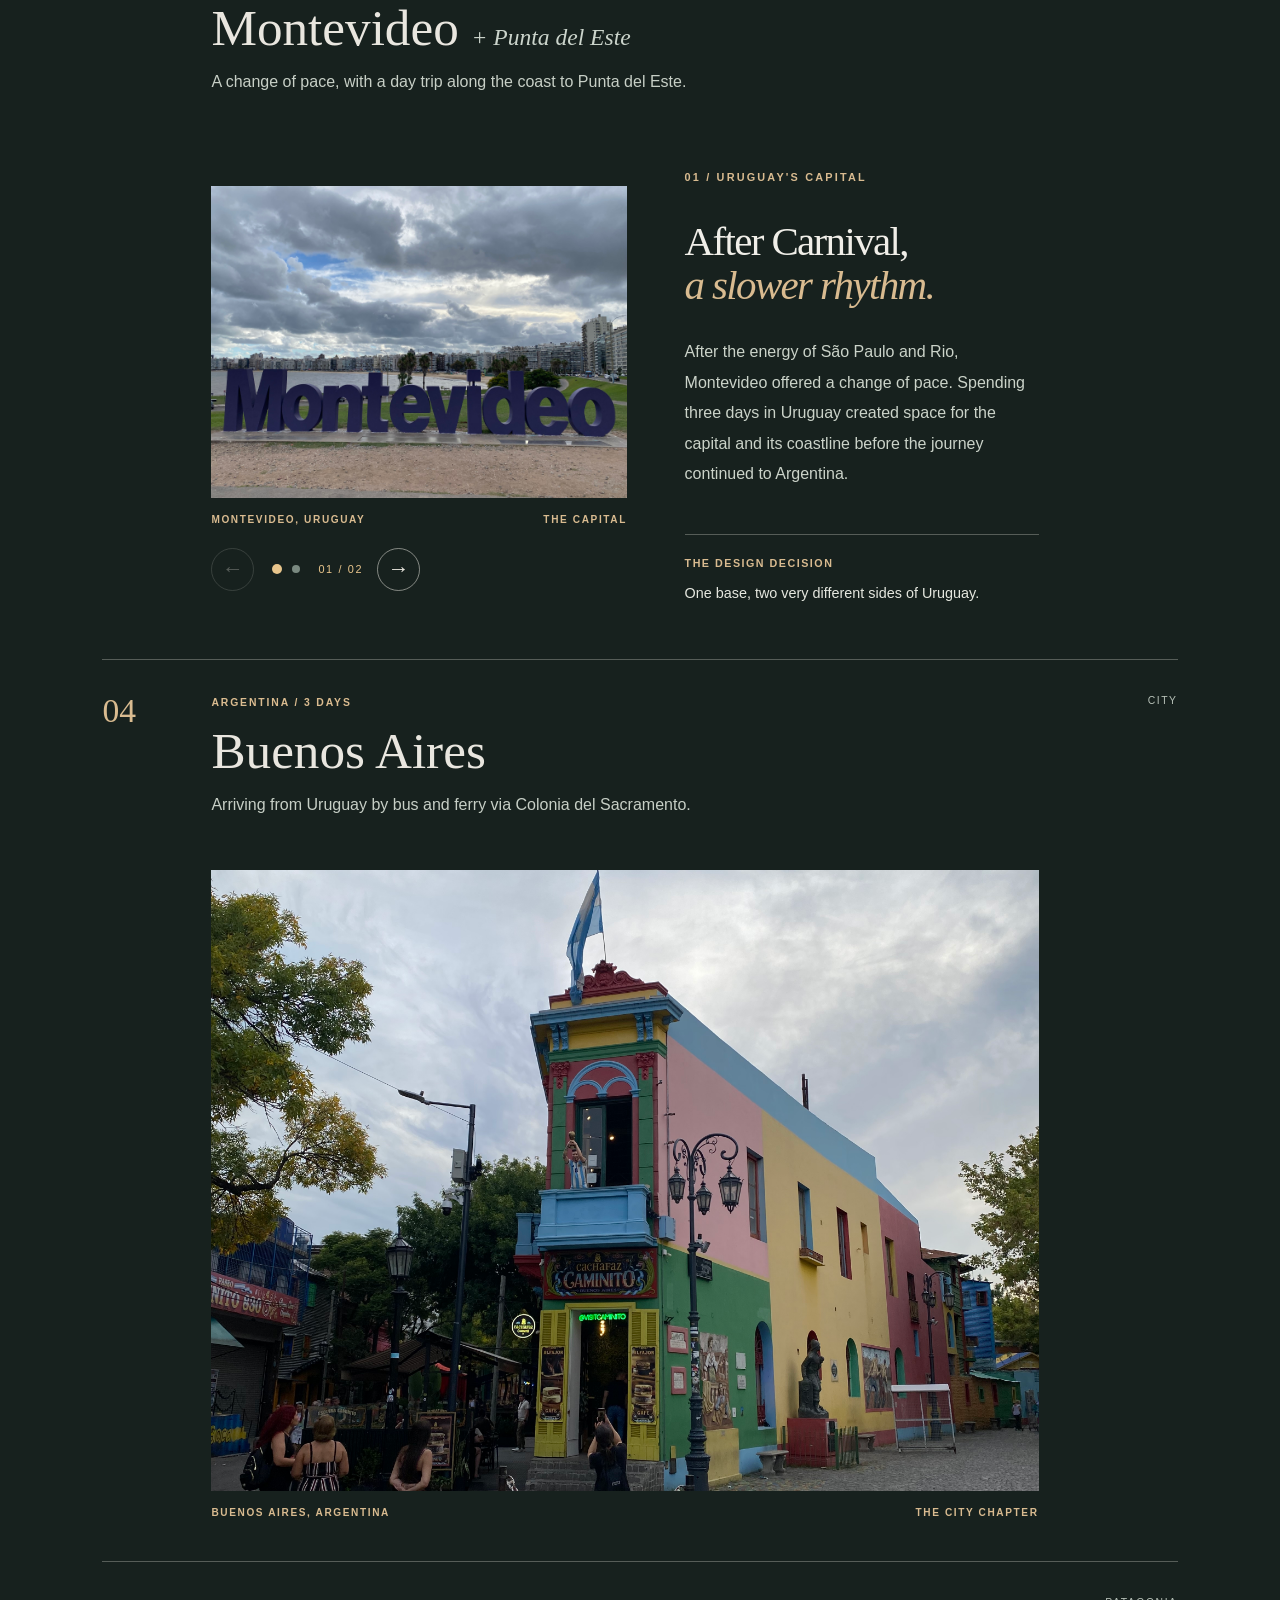
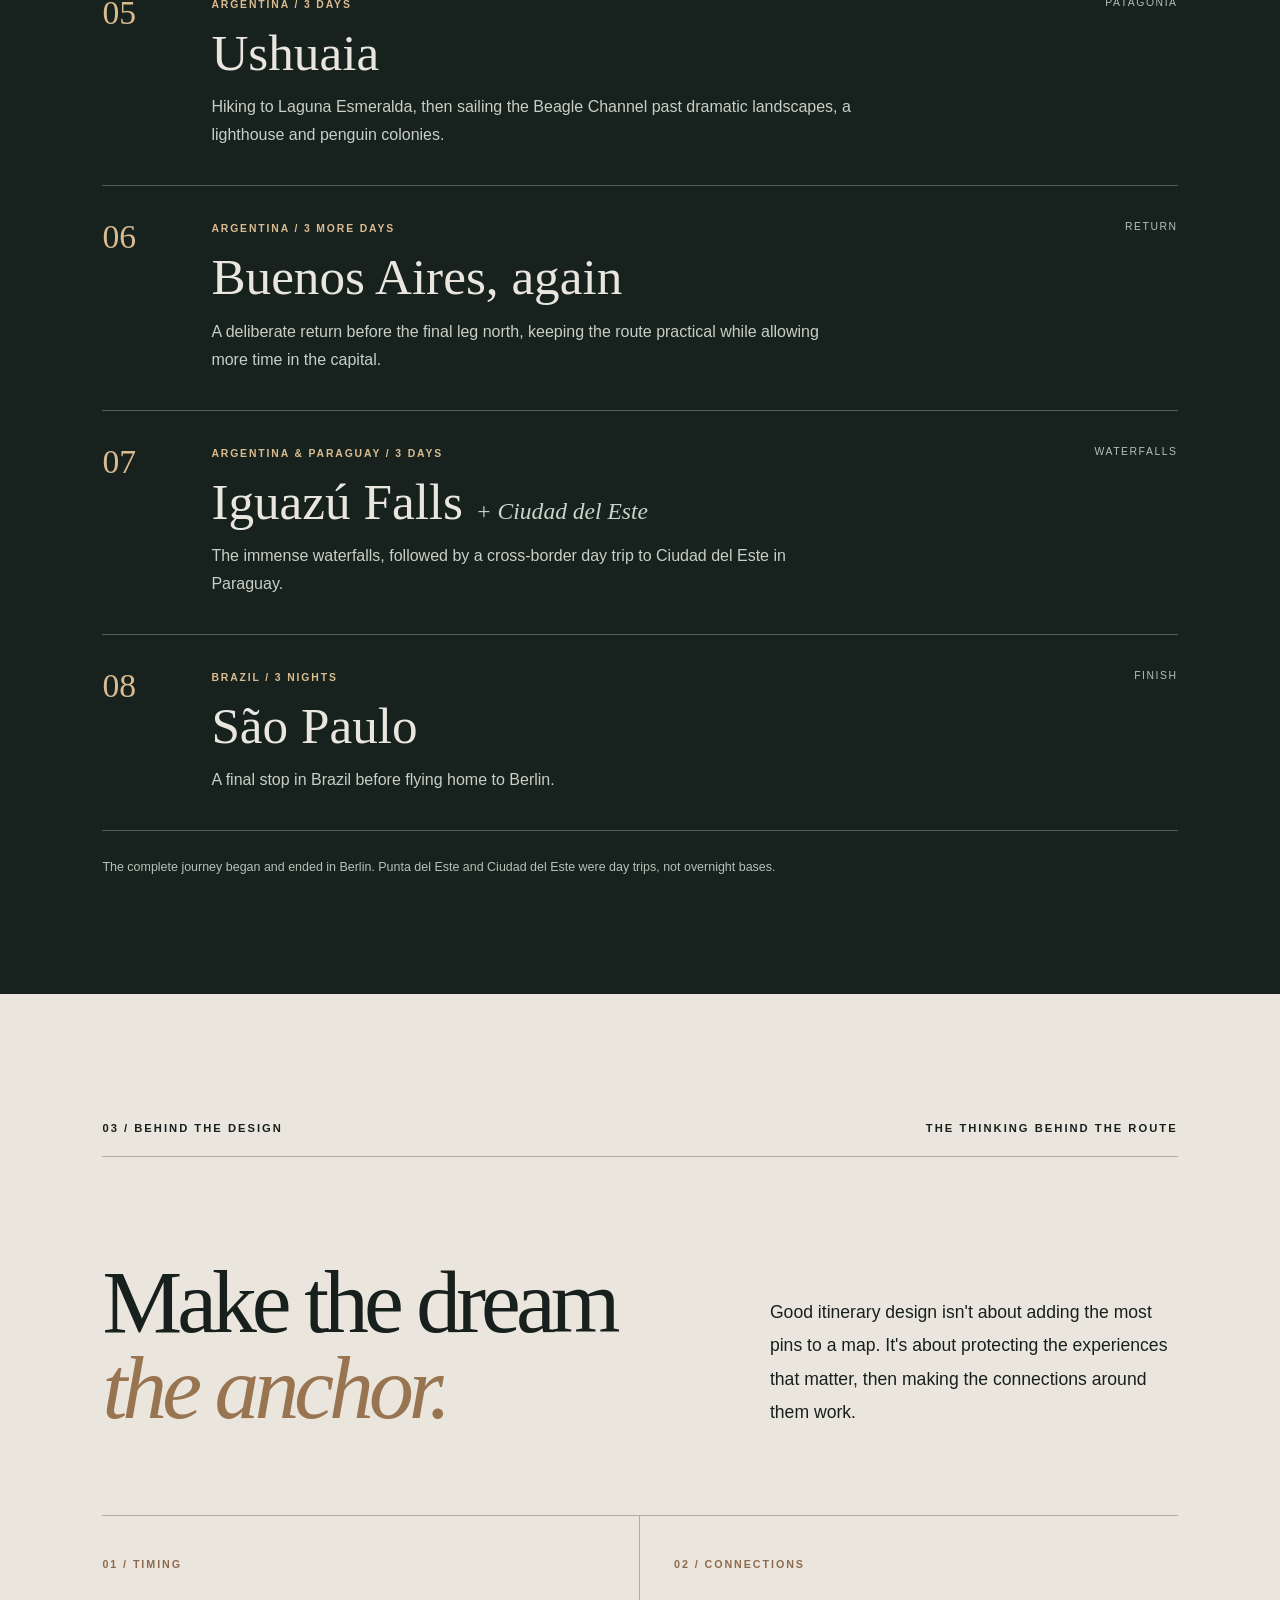
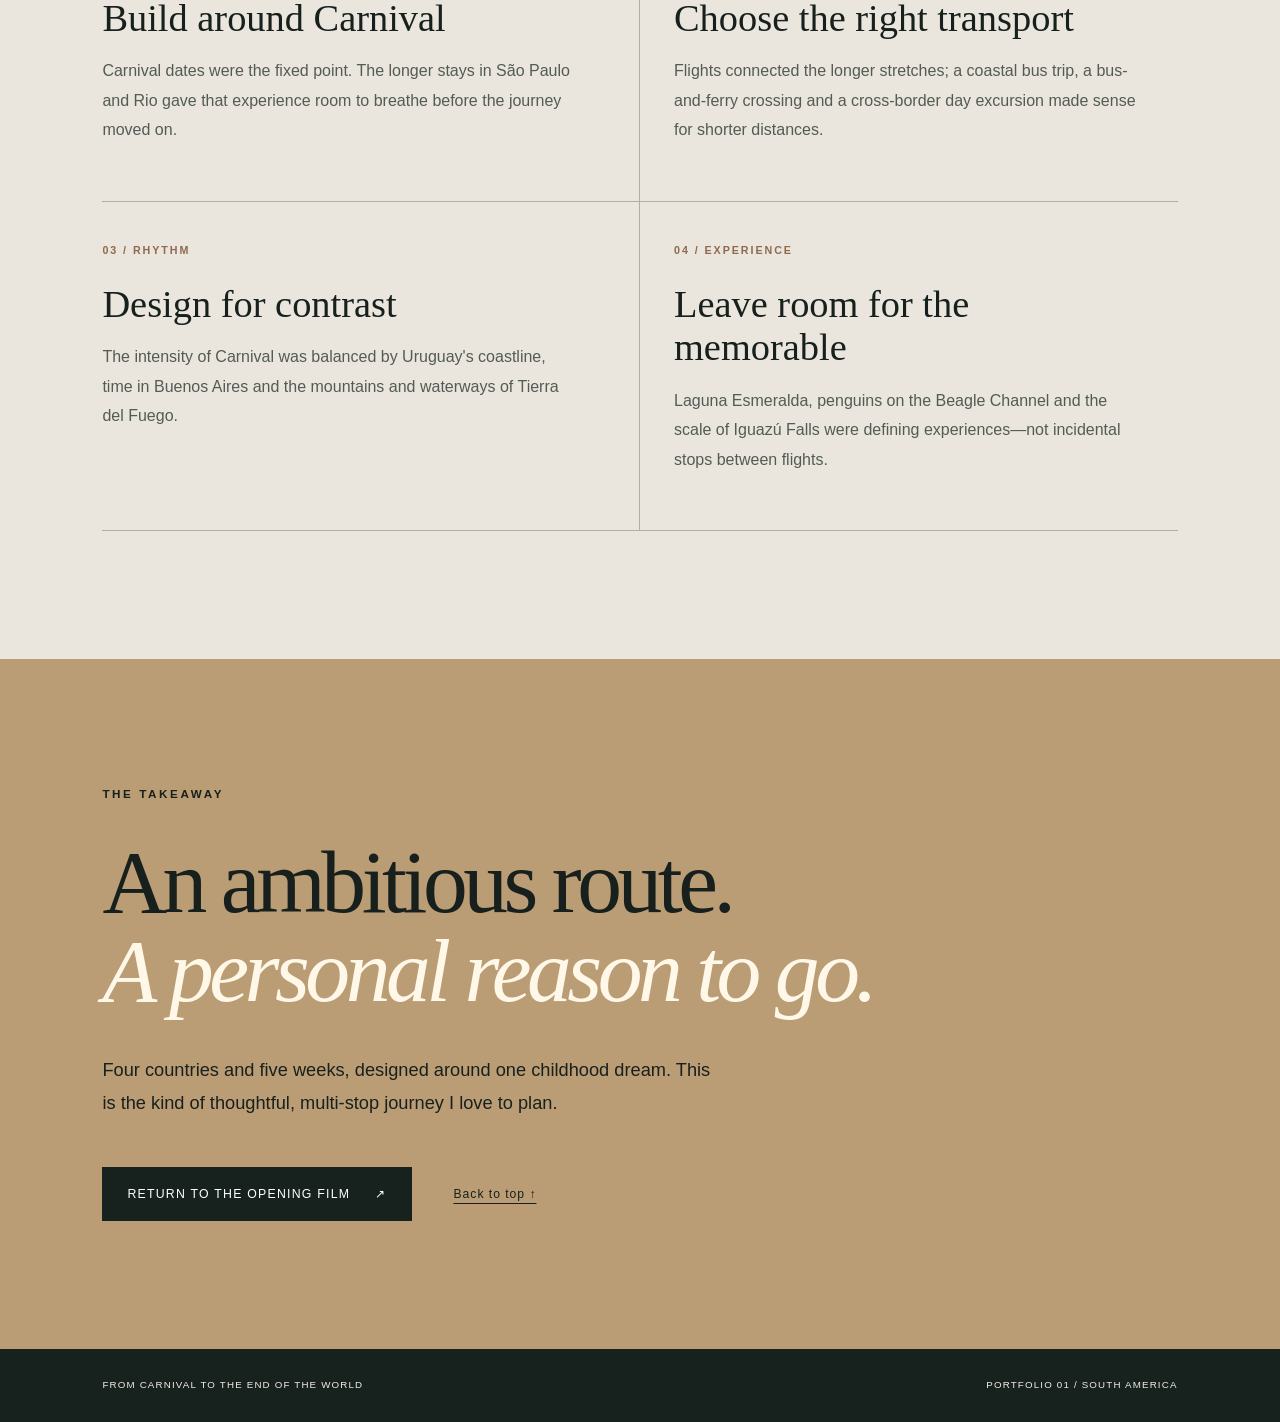
==== commit c43a834e: "Add Christ the Redeemer photo and Rio slider" ====
--- a/portfolio-01.html
+++ b/portfolio-01.html
@@ -6,7 +6,7 @@
   <meta name="theme-color" content="#111616">
   <meta name="description" content="From Carnival to the End of the World: a five-week, four-country South American journey designed around a childhood dream of Brazilian Carnival.">
   <title>From Carnival to the End of the World | Portfolio 01</title>
-  <link rel="stylesheet" href="styles.css?v=portfolio01-argentina-clean-20261004">
+  <link rel="stylesheet" href="styles.css?v=portfolio01-rio-gallery-20261004">
 </head>
 <body class="case-page">
   <a class="case-skip" href="#story">Skip to the story</a>
@@ -58,14 +58,49 @@
         <figcaption class="case-film-caption"><span>RIO DE JANEIRO, BRAZIL</span><span>10 SECONDS OF CARNIVAL</span></figcaption>
       </figure>
 
-      <figure class="case-landscape">
+      <section class="case-landscape" aria-label="Rio de Janeiro landscape gallery">
         <div class="case-landscape-heading">
           <span>BEYOND THE CELEBRATIONS</span>
           <p>Rio, in a different light.</p>
         </div>
-        <img class="case-landscape-image" src="rio-landscape.JPG" alt="Landscape photograph from Rio de Janeiro, Brazil" loading="lazy" decoding="async">
-        <figcaption><span>RIO DE JANEIRO, BRAZIL</span><span>BEYOND CARNIVAL</span></figcaption>
-      </figure>
+        <div class="case-rio-gallery" role="region" aria-roledescription="carousel" aria-label="Two views of Rio de Janeiro">
+          <div class="case-rio-media">
+            <div class="case-rio-viewport" id="rio-photos" tabindex="0" aria-label="Swipe or use arrows to see both Rio photographs">
+              <figure class="case-rio-slide">
+                <img src="rio-landscape.JPG" alt="Landscape photograph of Rio de Janeiro" loading="lazy" decoding="async">
+                <figcaption><span>RIO DE JANEIRO, BRAZIL</span><span>BEYOND CARNIVAL</span></figcaption>
+              </figure>
+              <figure class="case-rio-slide">
+                <img src="rio-christ-redeemer-view.jpeg" alt="Panoramic view over Rio de Janeiro from Christ the Redeemer" loading="lazy" decoding="async">
+                <figcaption><span>FROM CHRIST THE REDEEMER</span><span>A PANORAMIC VIEW</span></figcaption>
+              </figure>
+            </div>
+            <div class="case-rio-controls" aria-label="Rio photo navigation">
+              <button class="case-rio-arrow" type="button" data-rio-prev aria-label="Previous Rio photograph" disabled>←</button>
+              <div class="case-rio-dots">
+                <button class="case-rio-dot is-current" type="button" data-rio-index="0" aria-label="Show Rio landscape" aria-current="true"></button>
+                <button class="case-rio-dot" type="button" data-rio-index="1" aria-label="Show view from Christ the Redeemer"></button>
+              </div>
+              <span class="case-rio-count" aria-live="polite"><span id="rio-current">01</span> / 02</span>
+              <button class="case-rio-arrow" type="button" data-rio-next aria-label="Next Rio photograph">→</button>
+            </div>
+          </div>
+          <div class="case-rio-story" aria-live="polite" aria-atomic="true">
+            <article data-rio-story="0">
+              <p class="case-rio-eyebrow">01 / THE CITY BEYOND CARNIVAL</p>
+              <h3>A city worth<br><em>slowing down for.</em></h3>
+              <p>With twelve days in Rio, there was room to experience more than the celebrations. The city's dramatic landscape was part of the dream, too.</p>
+              <p class="case-rio-note">THE JOURNEY <span>Giving Carnival the time it deserved also created space to discover Rio itself.</span></p>
+            </article>
+            <article data-rio-story="1" hidden>
+              <p class="case-rio-eyebrow">02 / CHRIST THE REDEEMER</p>
+              <h3>Rio from<br><em>above.</em></h3>
+              <p>A breathtaking panorama from Christ the Redeemer reveals the scale of the city and its remarkable setting between mountains and the coast.</p>
+              <p class="case-rio-note">THE EXPERIENCE <span>From the energy of street celebrations to one of Rio's most unforgettable viewpoints.</span></p>
+            </article>
+          </div>
+        </div>
+      </section>
 
       <div class="case-quote" aria-label="The journey's defining contrast">
         <span>THE CONTRAST</span>
@@ -176,6 +211,63 @@
     </section>
   </main>
 
+
+  <script>
+    (() => {
+      const viewport = document.getElementById("rio-photos");
+      const gallery = viewport?.closest(".case-rio-gallery");
+      if (!viewport || !gallery) return;
+      const slides = Array.from(viewport.querySelectorAll(".case-rio-slide"));
+      const prev = gallery.querySelector("[data-rio-prev]");
+      const next = gallery.querySelector("[data-rio-next]");
+      const dots = Array.from(gallery.querySelectorAll("[data-rio-index]"));
+      const stories = Array.from(gallery.querySelectorAll("[data-rio-story]"));
+      const counter = document.getElementById("rio-current");
+      const reducedMotion = window.matchMedia("(prefers-reduced-motion: reduce)");
+      let active = 0;
+      let scrollFrame = 0;
+
+      function setActive(index) {
+        active = Math.max(0, Math.min(slides.length - 1, index));
+        prev.disabled = active === 0;
+        next.disabled = active === slides.length - 1;
+        counter.textContent = String(active + 1).padStart(2, "0");
+        stories.forEach((story, i) => { story.hidden = i !== active; });
+        dots.forEach((dot, i) => {
+          dot.classList.toggle("is-current", i === active);
+          if (i === active) dot.setAttribute("aria-current", "true");
+          else dot.removeAttribute("aria-current");
+        });
+      }
+
+      function show(index) {
+        const target = Math.max(0, Math.min(slides.length - 1, index));
+        viewport.scrollTo({
+          left: target * viewport.clientWidth,
+          behavior: reducedMotion.matches ? "instant" : "smooth"
+        });
+        setActive(target);
+      }
+
+      prev.addEventListener("click", () => show(active - 1));
+      next.addEventListener("click", () => show(active + 1));
+      dots.forEach((dot, i) => dot.addEventListener("click", () => show(i)));
+      viewport.addEventListener("keydown", event => {
+        if (event.key === "ArrowRight" || event.key === "ArrowLeft") {
+          event.preventDefault();
+          show(active + (event.key === "ArrowRight" ? 1 : -1));
+        }
+      });
+      viewport.addEventListener("scroll", () => {
+        if (scrollFrame) cancelAnimationFrame(scrollFrame);
+        scrollFrame = requestAnimationFrame(() => {
+          if (viewport.clientWidth) setActive(Math.round(viewport.scrollLeft / viewport.clientWidth));
+        });
+      }, { passive: true });
+      setActive(0);
+    })();
+  </script>
+
   <script>
     (() => {
       const film = document.getElementById("carnival-film");
--- a/styles.css
+++ b/styles.css
@@ -592,3 +592,135 @@
   object-position: center;
   background: transparent;
 }
+
+
+/* Rio: editorial photo slider with changing stories. */
+.case-rio-gallery {
+  display: grid;
+  grid-template-columns: minmax(0, 1.3fr) minmax(0, .7fr);
+  align-items: center;
+  gap: clamp(26px, 4.5vw, 68px);
+  min-width: 0;
+}
+.case-rio-media, .case-rio-story { min-width: 0; }
+.case-rio-viewport {
+  display: flex;
+  overflow-x: auto;
+  scroll-snap-type: x mandatory;
+  overscroll-behavior-x: contain;
+  scrollbar-width: none;
+  -webkit-overflow-scrolling: touch;
+}
+.case-rio-viewport::-webkit-scrollbar { display: none; }
+.case-rio-viewport:focus-visible { outline: 2px solid #977450; outline-offset: 5px; }
+.case-rio-slide {
+  flex: 0 0 100%;
+  min-width: 0;
+  margin: 0;
+  scroll-snap-align: start;
+  scroll-snap-stop: always;
+}
+.case-rio-slide img {
+  display: block;
+  width: 100%;
+  height: auto;
+  aspect-ratio: 16 / 10;
+  object-fit: cover;
+  object-position: center;
+  background: transparent;
+}
+.case-rio-slide figcaption {
+  display: flex;
+  flex-wrap: wrap;
+  justify-content: space-between;
+  gap: 10px 18px;
+  margin-top: 14px;
+  color: #6c685e;
+  font-size: .65rem;
+  font-weight: 700;
+  letter-spacing: .13em;
+  line-height: 1.6;
+}
+.case-rio-controls {
+  display: flex;
+  align-items: center;
+  gap: 14px;
+  margin-top: 20px;
+}
+.case-rio-arrow {
+  display: grid;
+  place-items: center;
+  flex: 0 0 43px;
+  width: 43px;
+  height: 43px;
+  border: 1px solid rgba(23,32,29,.45);
+  border-radius: 50%;
+  background: transparent;
+  color: #17201d;
+  font-size: 1.3rem;
+  cursor: pointer;
+}
+.case-rio-arrow:hover:not(:disabled) { background: #17201d; color: #fff; }
+.case-rio-arrow:disabled { opacity: .28; cursor: default; }
+.case-rio-arrow:focus-visible, .case-rio-dot:focus-visible { outline: 2px solid #977450; outline-offset: 4px; }
+.case-rio-dots { display: flex; align-items: center; gap: 10px; margin: 0 4px; }
+.case-rio-dot {
+  width: 8px;
+  height: 8px;
+  padding: 0;
+  border: 0;
+  border-radius: 50%;
+  background: #a9aaa1;
+  cursor: pointer;
+}
+.case-rio-dot.is-current { width: 10px; height: 10px; background: #8f6a4e; }
+.case-rio-count { color: #71695d; font-size: .7rem; letter-spacing: .14em; white-space: nowrap; }
+.case-rio-story { padding: 12px 0; }
+.case-rio-story [hidden] { display: none !important; }
+.case-rio-eyebrow {
+  color: #8f6a4e;
+  font-size: .68rem;
+  font-weight: 700;
+  letter-spacing: .17em;
+  margin-bottom: clamp(16px, 2vw, 30px);
+}
+.case-page .case-rio-story h3 {
+  margin-bottom: 26px;
+  font: normal clamp(2rem, 3.1vw, 3.8rem)/1.08 Georgia, "Times New Roman", serif;
+  letter-spacing: -.04em;
+}
+.case-rio-story h3 em { color: #987451; }
+.case-rio-story article > p:not(.case-rio-eyebrow):not(.case-rio-note) {
+  color: #4f5850;
+  font-size: 1.02rem;
+  line-height: 1.85;
+}
+.case-rio-note {
+  margin-top: 34px;
+  padding-top: 18px;
+  border-top: 1px solid rgba(23,32,29,.24);
+  color: #8f6a4e;
+  font-size: .66rem;
+  font-weight: 700;
+  letter-spacing: .15em;
+  line-height: 1.7;
+}
+.case-rio-note span {
+  display: block;
+  margin-top: 10px;
+  color: #4f5850;
+  font-size: .9rem;
+  font-weight: 400;
+  letter-spacing: 0;
+}
+@media (max-width: 900px) {
+  .case-rio-gallery { grid-template-columns: 1fr; gap: 32px; }
+  .case-rio-story { max-width: 650px; }
+}
+@media (max-width: 600px) {
+  .case-rio-slide img { aspect-ratio: 4 / 3; }
+  .case-rio-controls { gap: 12px; }
+}
+@media (prefers-reduced-motion: reduce) {
+  .case-rio-viewport { scroll-behavior: auto; }
+}
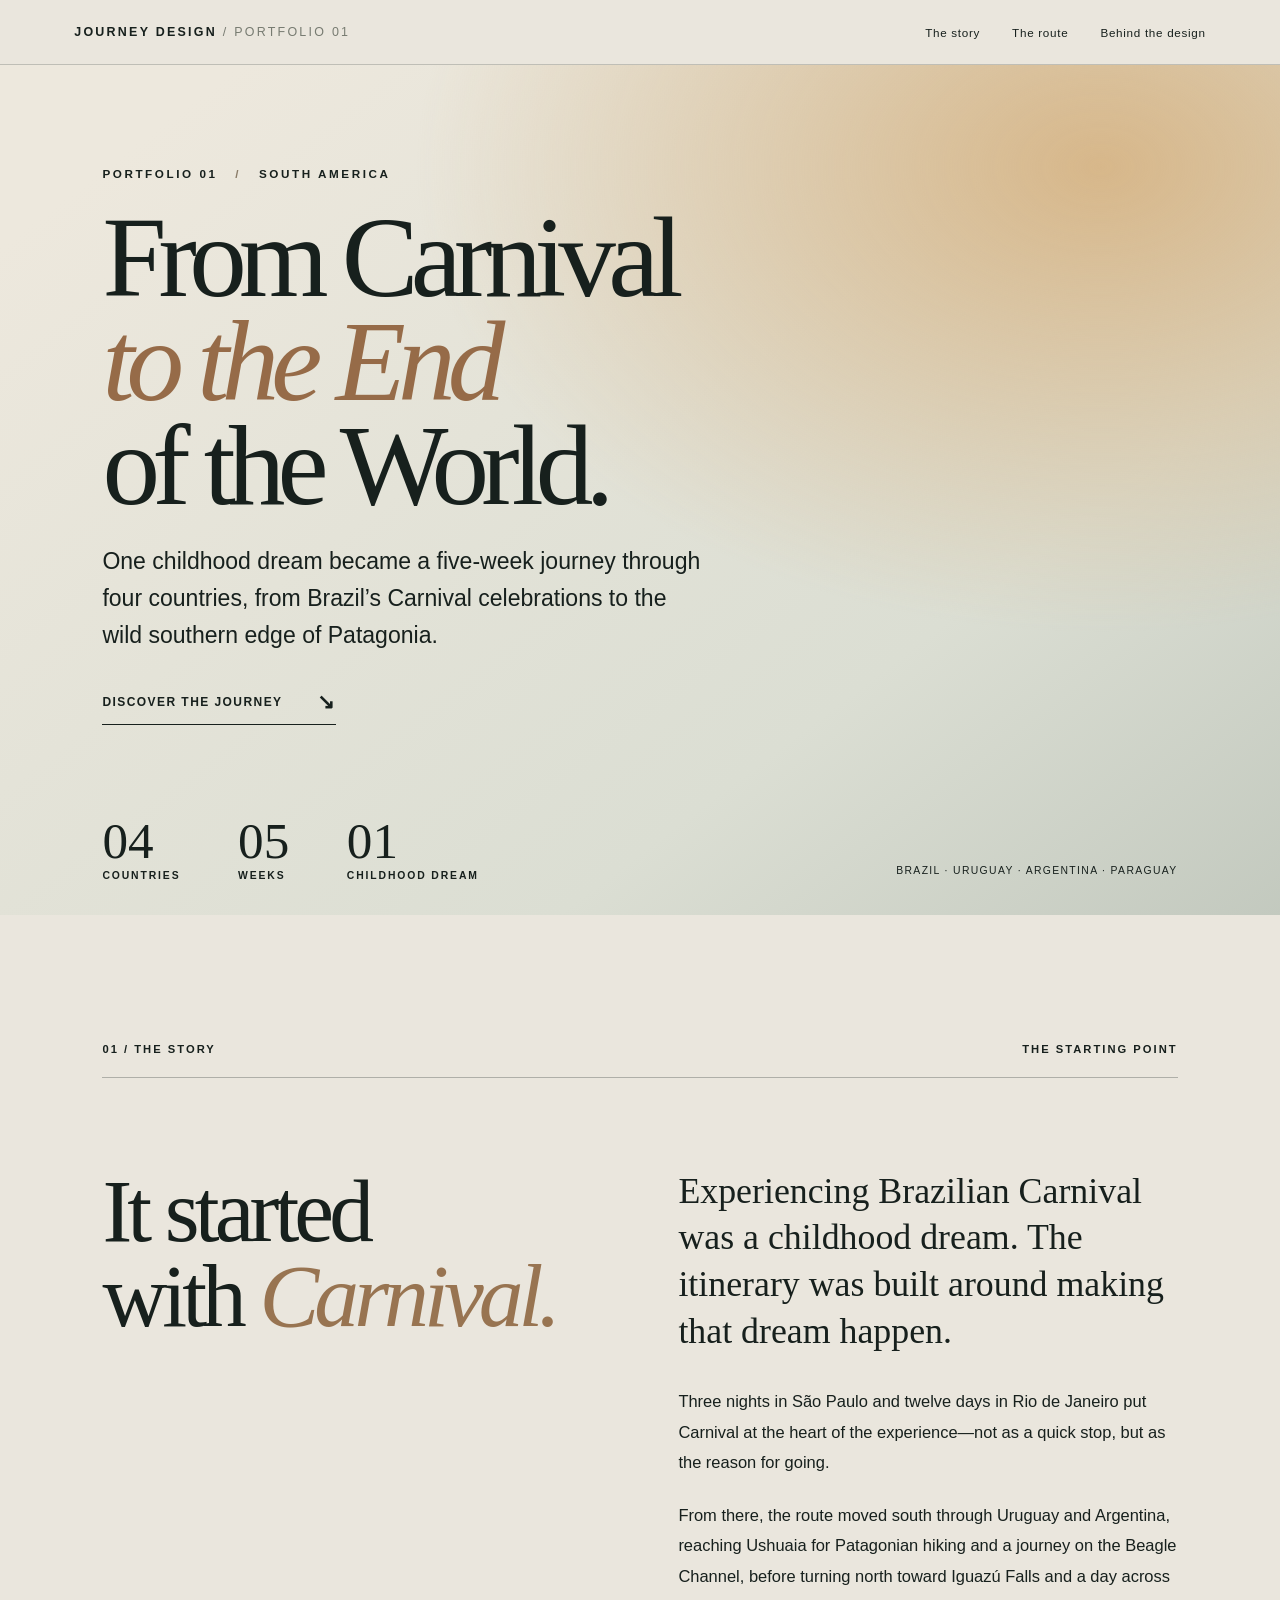
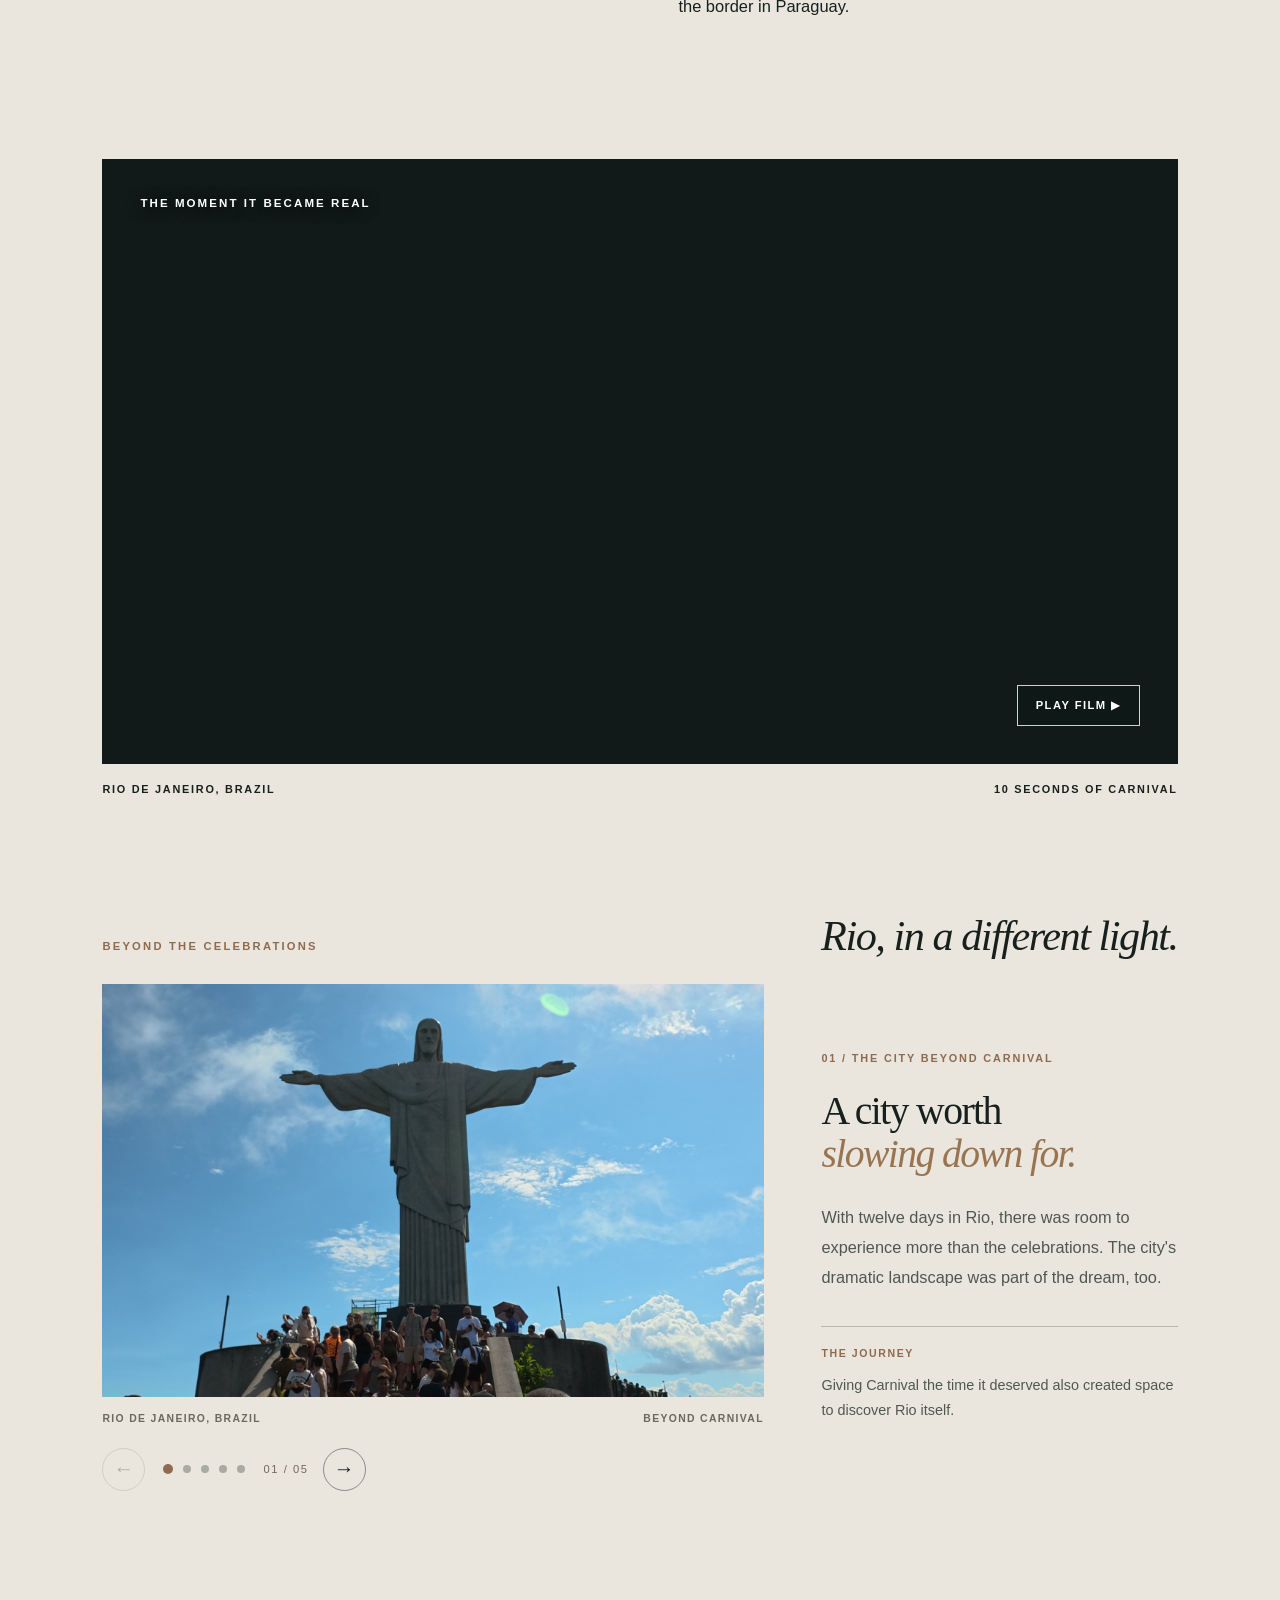
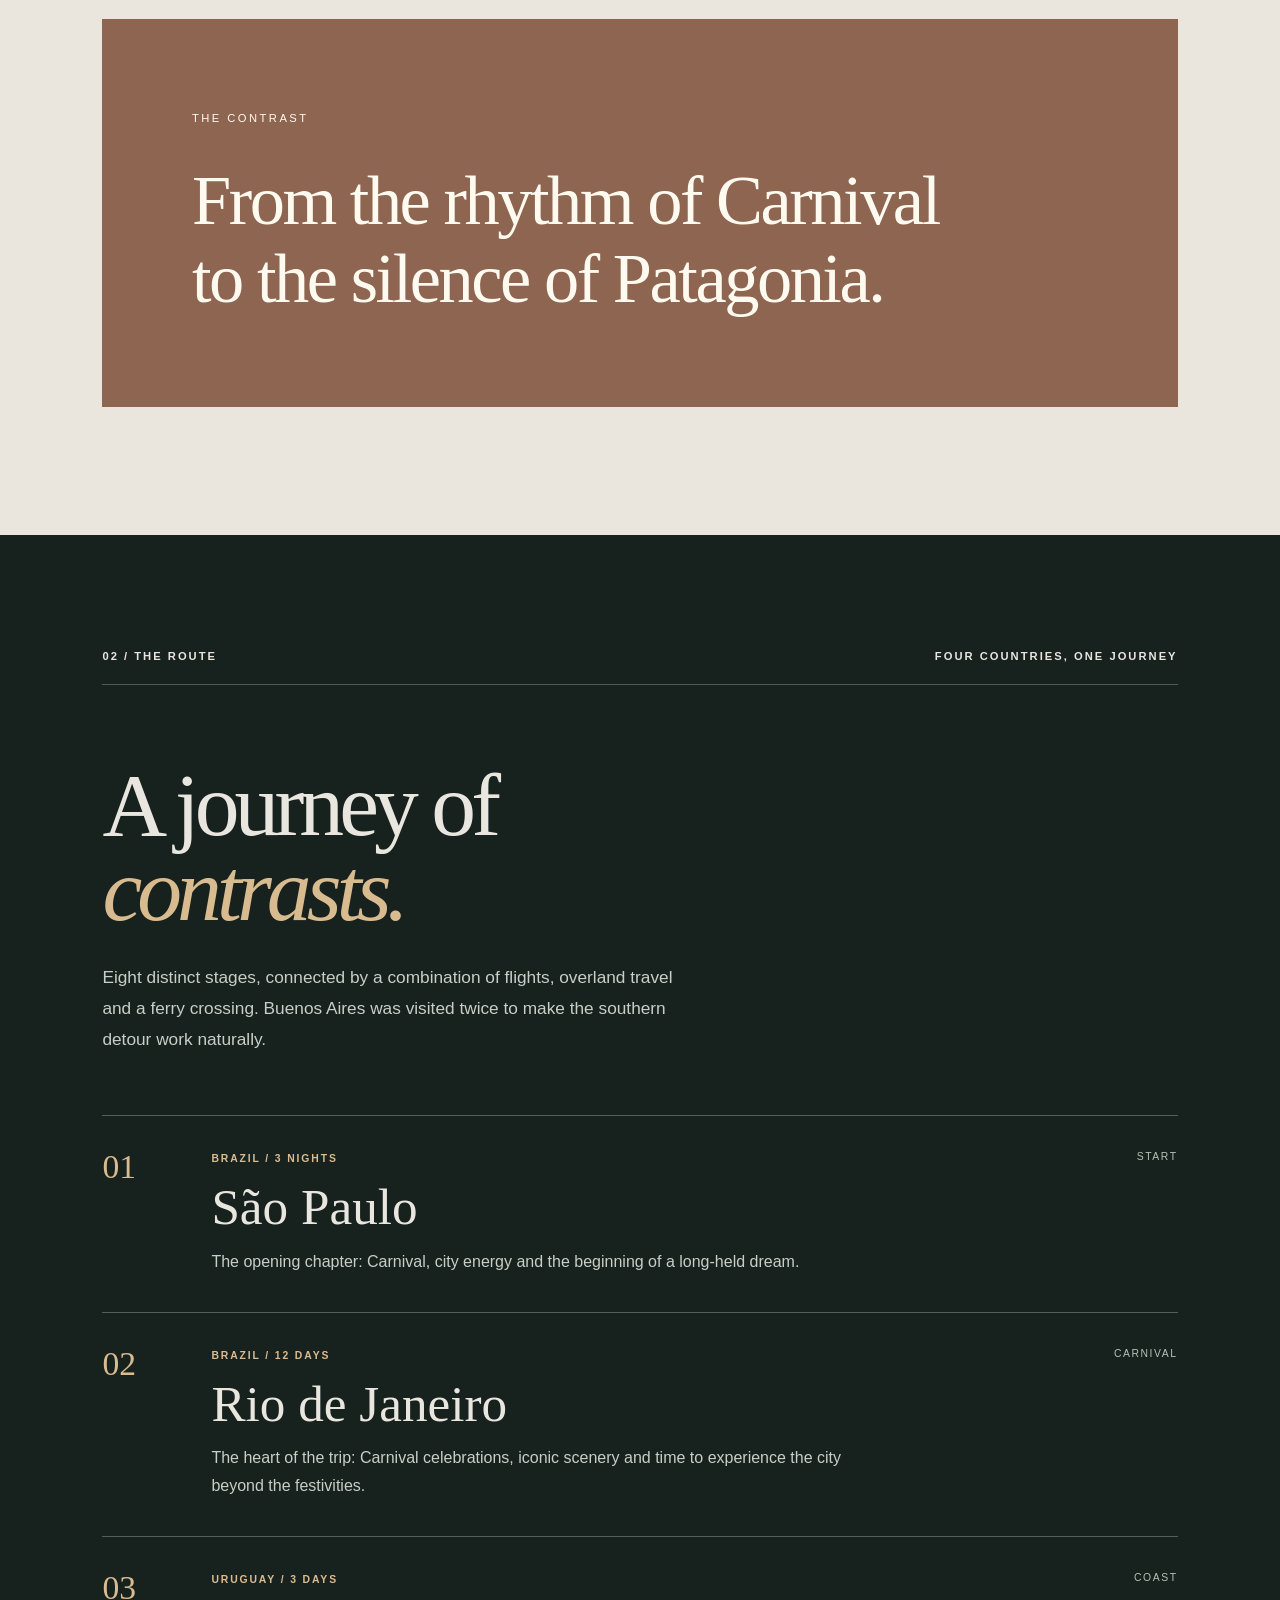
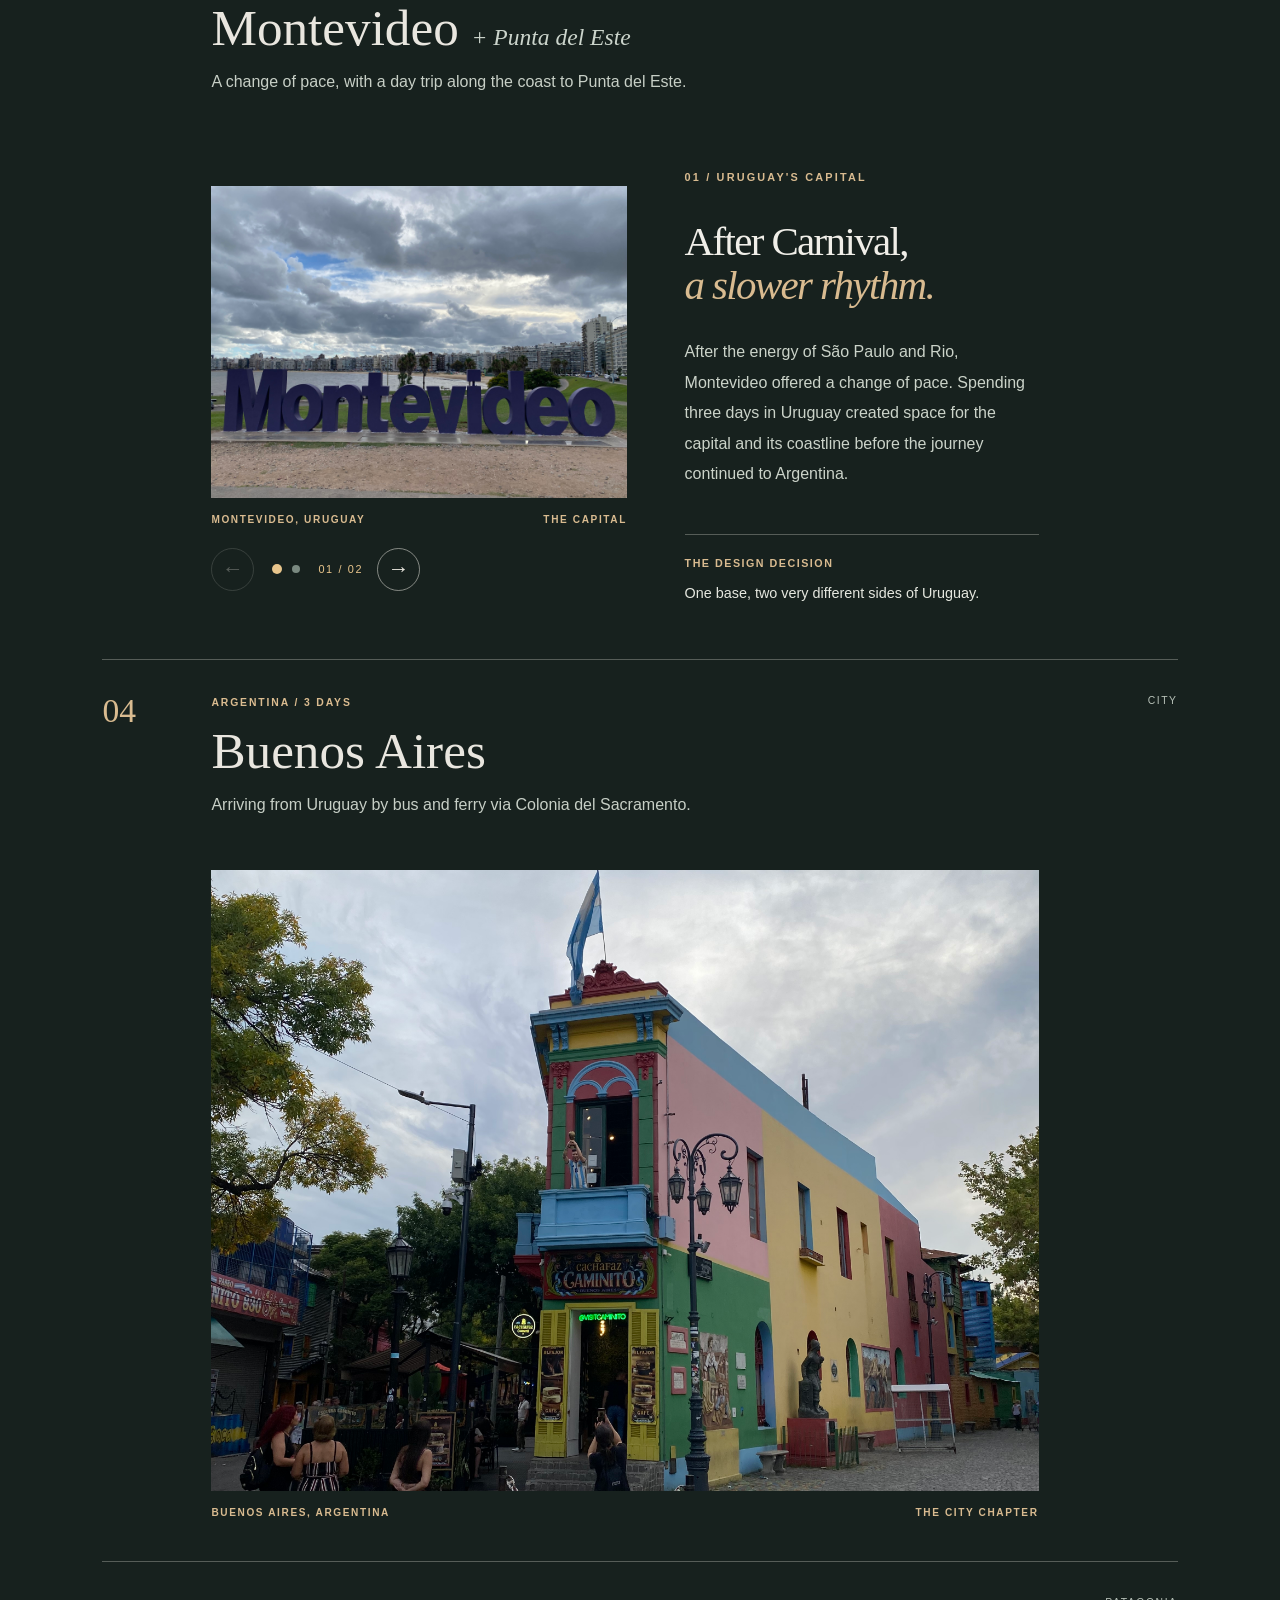
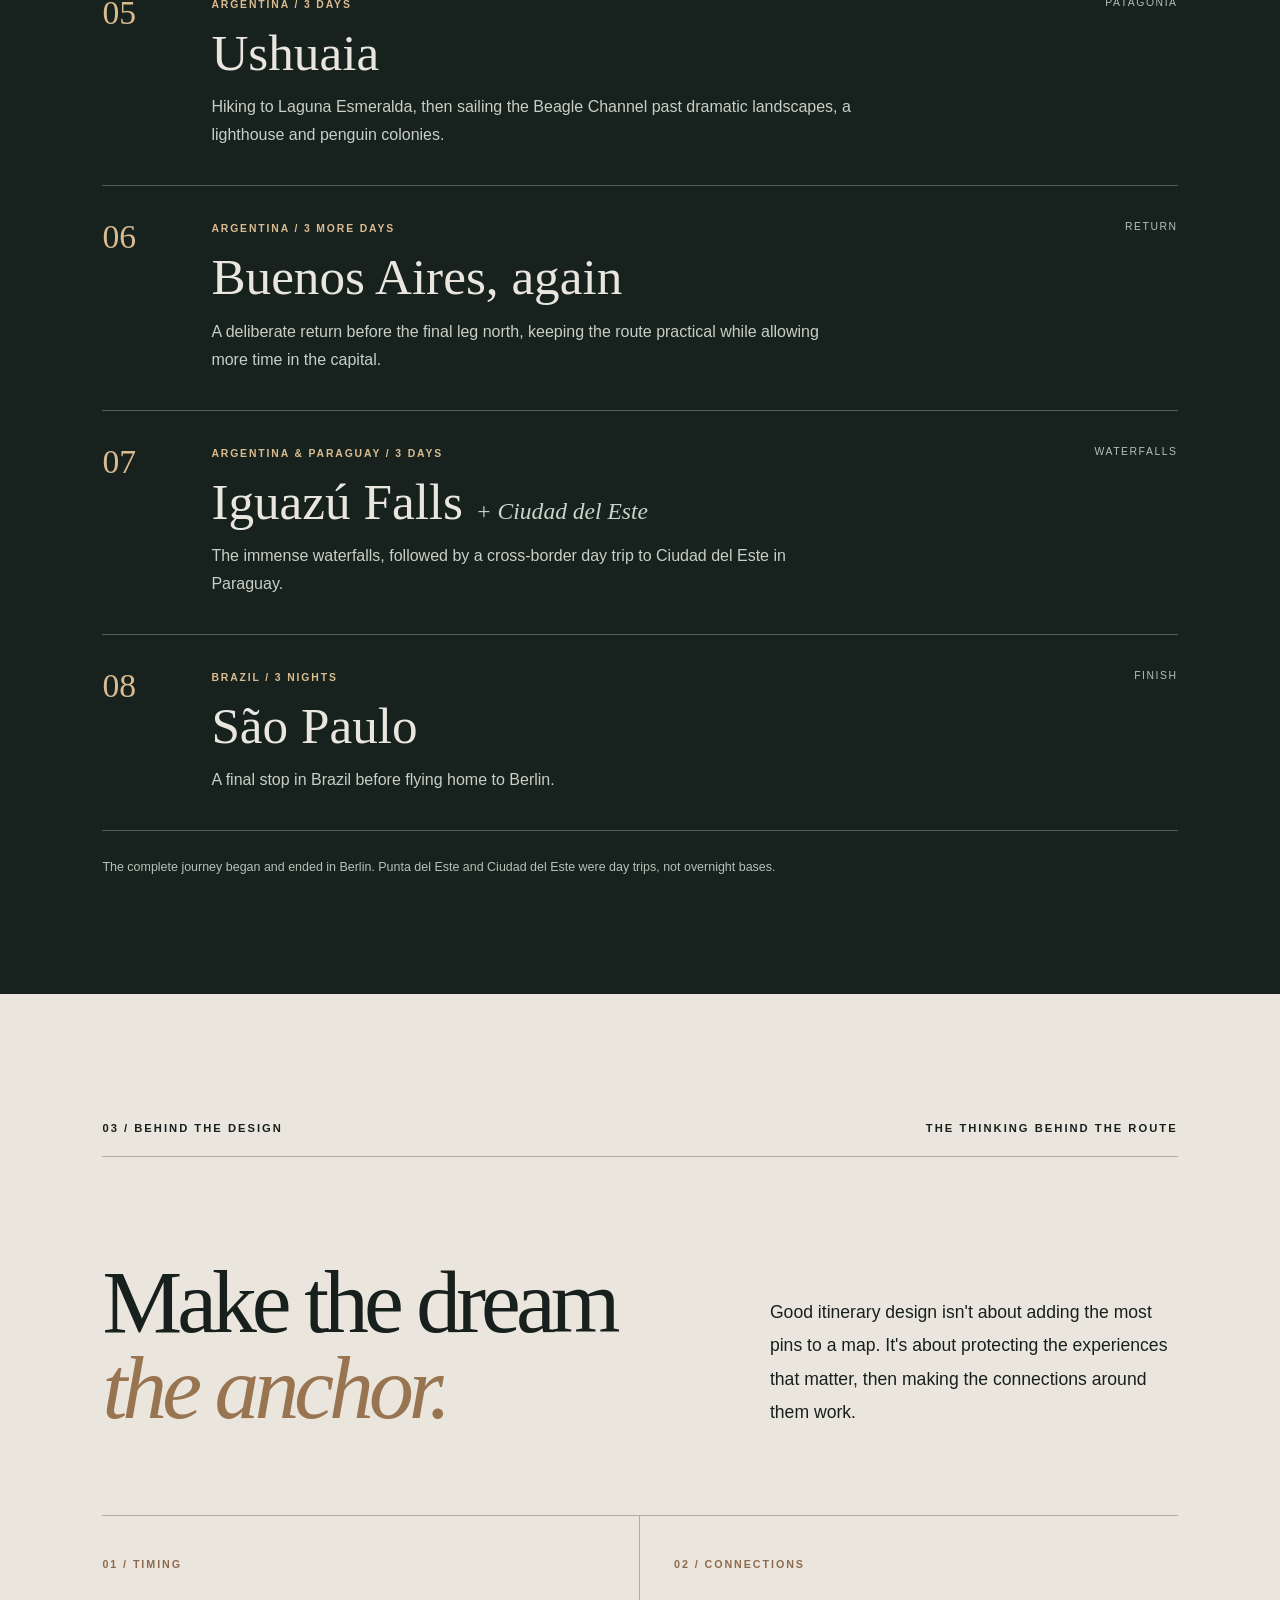
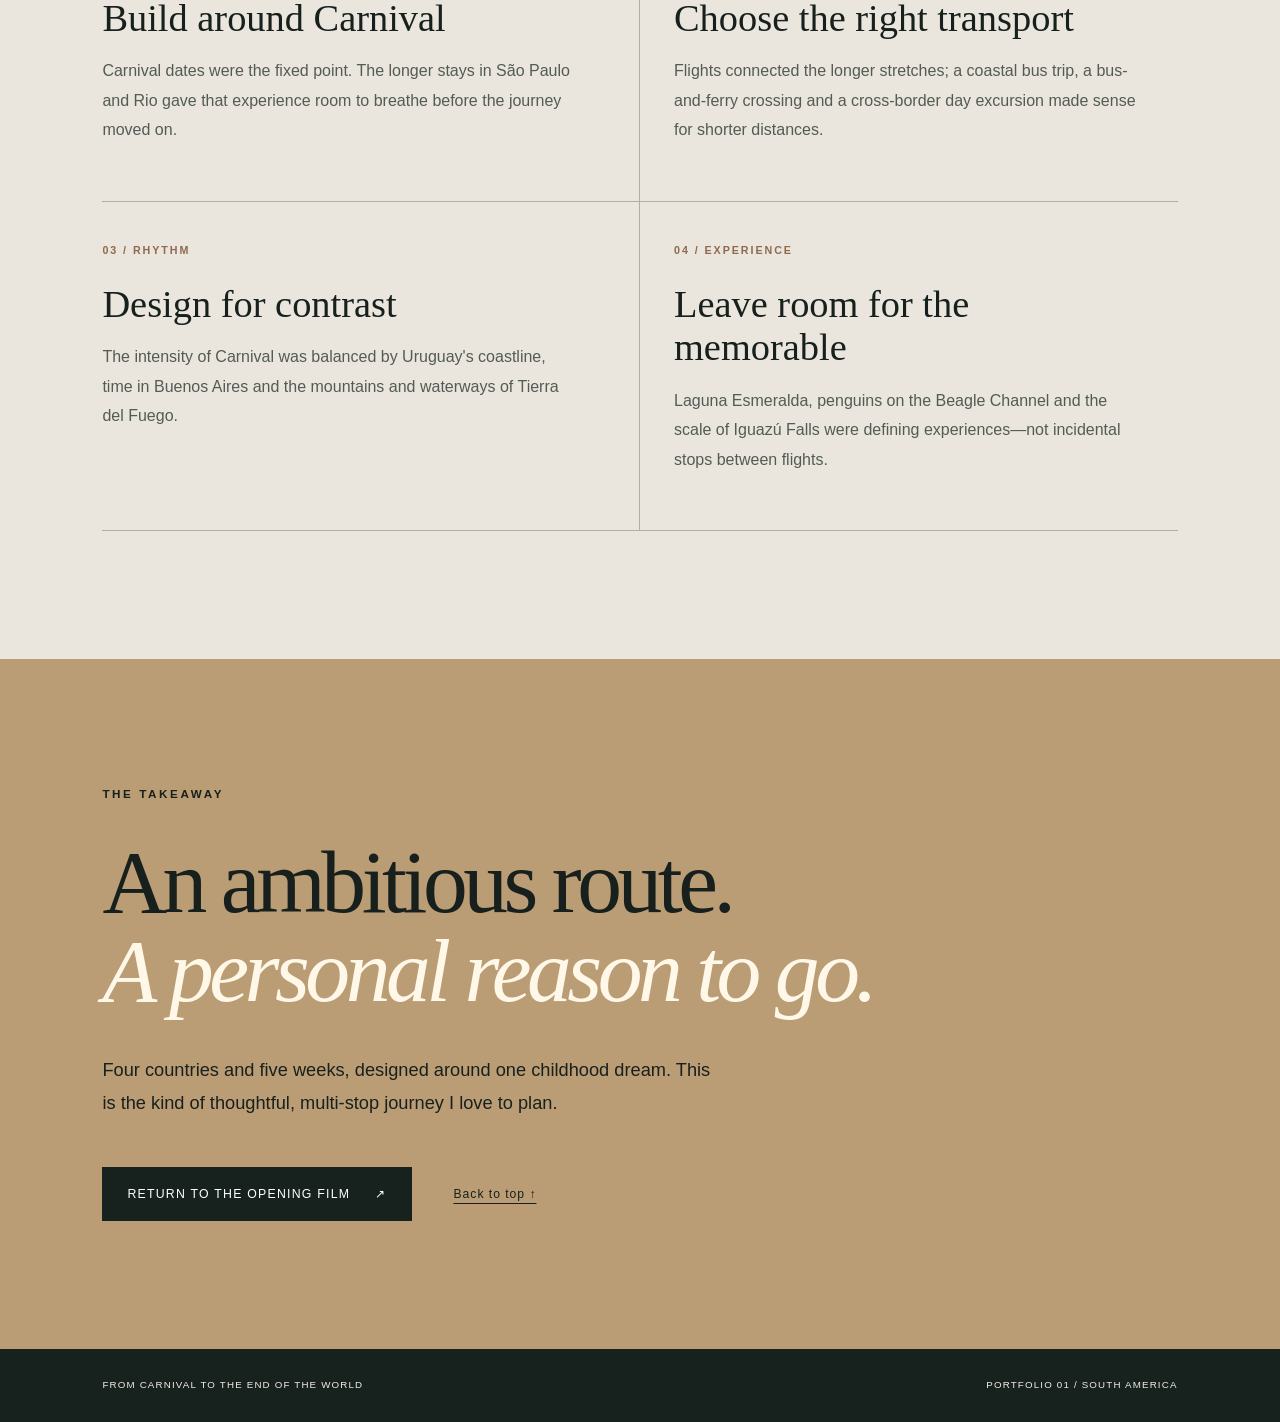
==== commit 11e4ab7f: "Add Christ the Redeemer portrait and Ipanema day-to-sunset photos to Rio gallery" ====
--- a/portfolio-01.html
+++ b/portfolio-01.html
@@ -63,9 +63,9 @@
           <span>BEYOND THE CELEBRATIONS</span>
           <p>Rio, in a different light.</p>
         </div>
-        <div class="case-rio-gallery" role="region" aria-roledescription="carousel" aria-label="Two views of Rio de Janeiro">
+        <div class="case-rio-gallery" role="region" aria-roledescription="carousel" aria-label="Five views of Rio de Janeiro">
           <div class="case-rio-media">
-            <div class="case-rio-viewport" id="rio-photos" tabindex="0" aria-label="Swipe or use arrows to see both Rio photographs">
+            <div class="case-rio-viewport" id="rio-photos" tabindex="0" aria-label="Swipe or use arrows to see all five Rio photographs">
               <figure class="case-rio-slide">
                 <img src="rio-landscape.JPG" alt="Landscape photograph of Rio de Janeiro" loading="lazy" decoding="async">
                 <figcaption><span>RIO DE JANEIRO, BRAZIL</span><span>BEYOND CARNIVAL</span></figcaption>
@@ -74,14 +74,29 @@
                 <img src="rio-christ-redeemer-view.jpeg" alt="Panoramic view over Rio de Janeiro from Christ the Redeemer" loading="lazy" decoding="async">
                 <figcaption><span>FROM CHRIST THE REDEEMER</span><span>A PANORAMIC VIEW</span></figcaption>
               </figure>
+              <figure class="case-rio-slide">
+                <img src="rio-christ-redeemer-me.jpeg" alt="Personal travel portrait at Christ the Redeemer in Rio de Janeiro" loading="lazy" decoding="async">
+                <figcaption><span>CHRIST THE REDEEMER</span><span>A PERSONAL MOMENT</span></figcaption>
+              </figure>
+              <figure class="case-rio-slide">
+                <img src="rio-ipanema-beach.jpeg" alt="Ipanema Beach in Rio de Janeiro, with its famous coastal landscape" loading="lazy" decoding="async">
+                <figcaption><span>IPANEMA BEACH</span><span>WHERE THE CITY MEETS THE OCEAN</span></figcaption>
+              </figure>
+              <figure class="case-rio-slide">
+                <img src="rio-ipanema-sunset.jpeg" alt="Sunset over Ipanema Beach, Rio de Janeiro" loading="lazy" decoding="async">
+                <figcaption><span>IPANEMA BEACH</span><span>THE GOLDEN HOUR</span></figcaption>
+              </figure>
             </div>
             <div class="case-rio-controls" aria-label="Rio photo navigation">
               <button class="case-rio-arrow" type="button" data-rio-prev aria-label="Previous Rio photograph" disabled>←</button>
               <div class="case-rio-dots">
                 <button class="case-rio-dot is-current" type="button" data-rio-index="0" aria-label="Show Rio landscape" aria-current="true"></button>
                 <button class="case-rio-dot" type="button" data-rio-index="1" aria-label="Show view from Christ the Redeemer"></button>
+                <button class="case-rio-dot" type="button" data-rio-index="2" aria-label="Show personal portrait at Christ the Redeemer"></button>
+                <button class="case-rio-dot" type="button" data-rio-index="3" aria-label="Show Ipanema Beach photograph"></button>
+                <button class="case-rio-dot" type="button" data-rio-index="4" aria-label="Show Ipanema Beach sunset"></button>
               </div>
-              <span class="case-rio-count" aria-live="polite"><span id="rio-current">01</span> / 02</span>
+              <span class="case-rio-count" aria-live="polite"><span id="rio-current">01</span> / 05</span>
               <button class="case-rio-arrow" type="button" data-rio-next aria-label="Next Rio photograph">→</button>
             </div>
           </div>
@@ -97,6 +112,24 @@
               <h3>Rio from<br><em>above.</em></h3>
               <p>A breathtaking panorama from Christ the Redeemer reveals the scale of the city and its remarkable setting between mountains and the coast.</p>
               <p class="case-rio-note">THE EXPERIENCE <span>From the energy of street celebrations to one of Rio's most unforgettable viewpoints.</span></p>
+            </article>
+            <article data-rio-story="2" hidden>
+              <p class="case-rio-eyebrow">03 / A PERSONAL MOMENT</p>
+              <h3>Here, at<br><em>the landmark.</em></h3>
+              <p>A personal photograph at Christ the Redeemer, one of Rio's most recognizable sights. A moment to remember amid an unforgettable twelve days in the city.</p>
+              <p class="case-rio-note">THE JOURNEY <span>Some moments deserve more than a place on the itinerary.</span></p>
+            </article>
+            <article data-rio-story="3" hidden>
+              <p class="case-rio-eyebrow">04 / IPANEMA BEACH</p>
+              <h3>Where the city<br><em>meets the ocean.</em></h3>
+              <p>Ipanema Beach brought another side of Rio into view: a sweeping shoreline framed by the city's distinctive mountains, far from the energy of Carnival.</p>
+              <p class="case-rio-note">THE EXPERIENCE <span>Making time for the beach was as much a part of experiencing Rio as the celebrations.</span></p>
+            </article>
+            <article data-rio-story="4" hidden>
+              <p class="case-rio-eyebrow">05 / IPANEMA AT SUNSET</p>
+              <h3>Rio's<br><em>golden hour.</em></h3>
+              <p>The same beach, transformed by the evening light. A sunset at Ipanema offered a different perspective on a place worth returning to more than once.</p>
+              <p class="case-rio-note">THE JOURNEY <span>Staying longer made room for spontaneous moments as well as planned highlights.</span></p>
             </article>
           </div>
         </div>
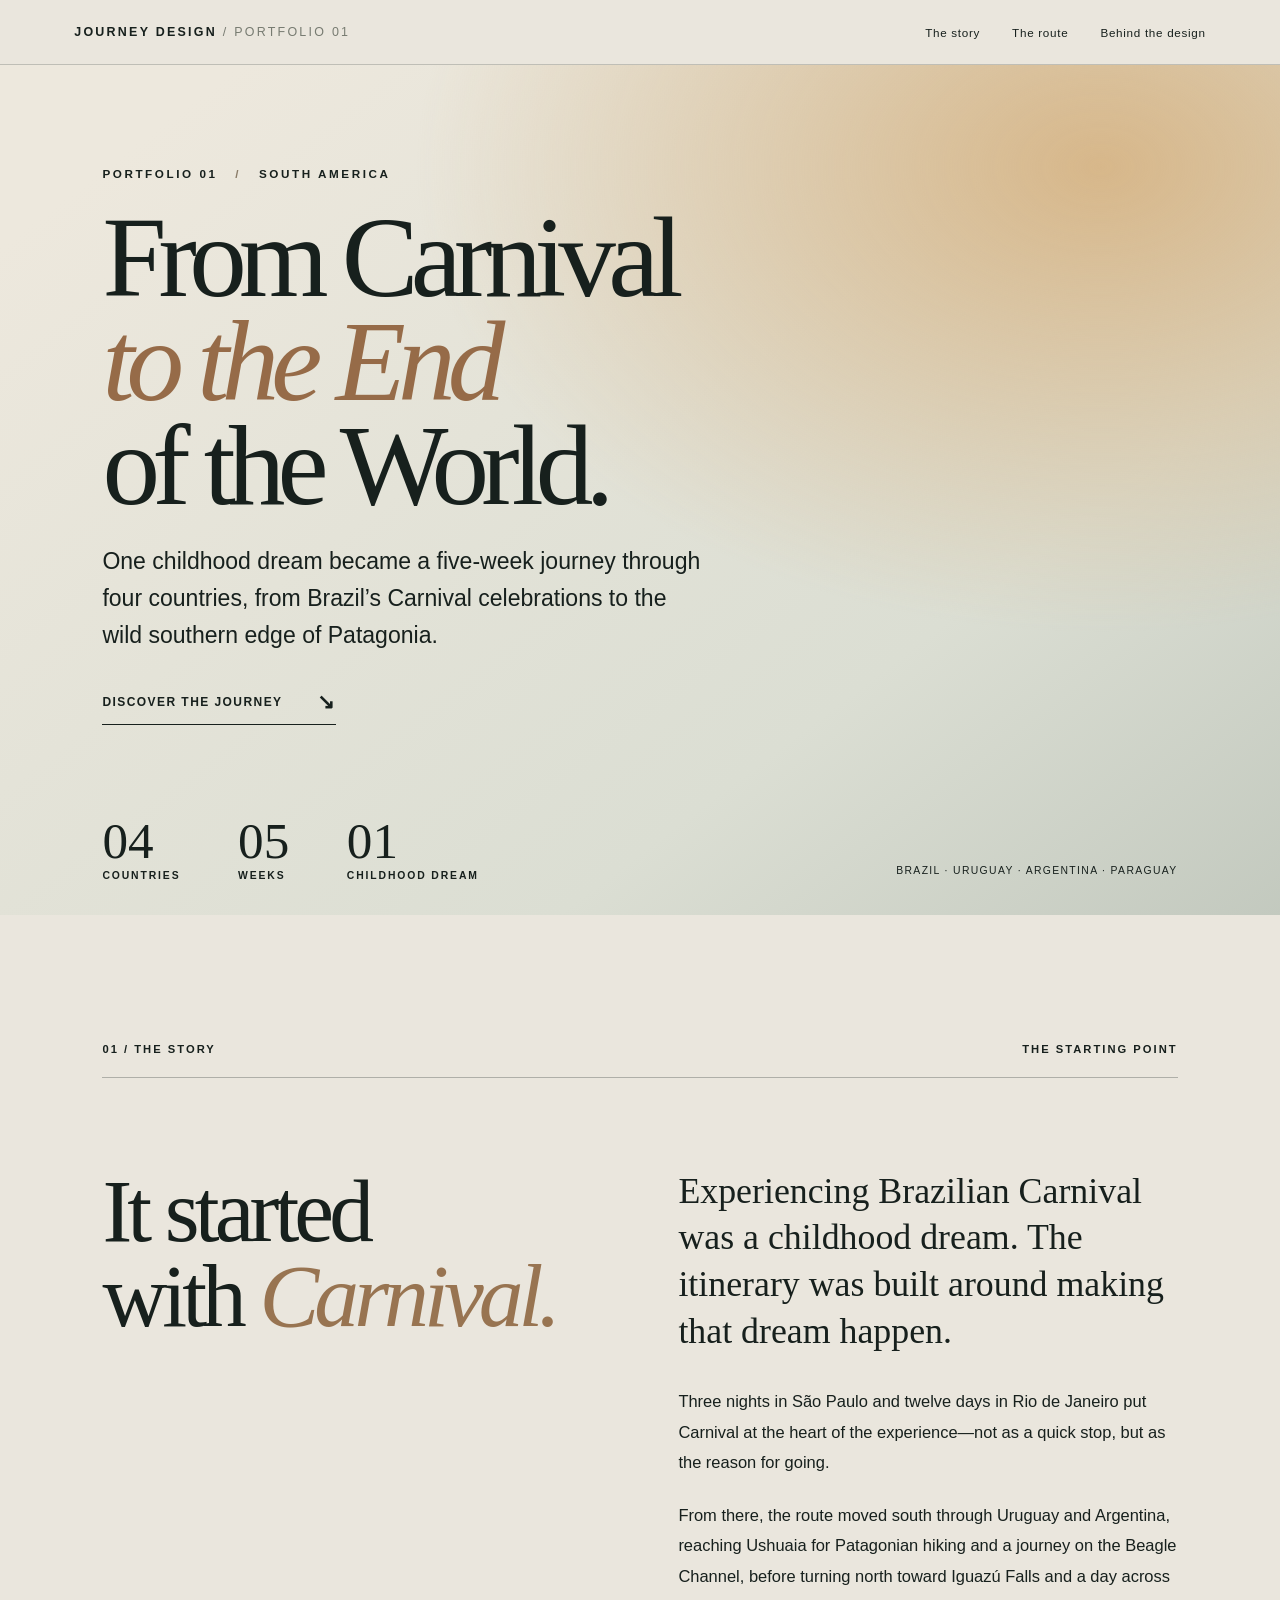
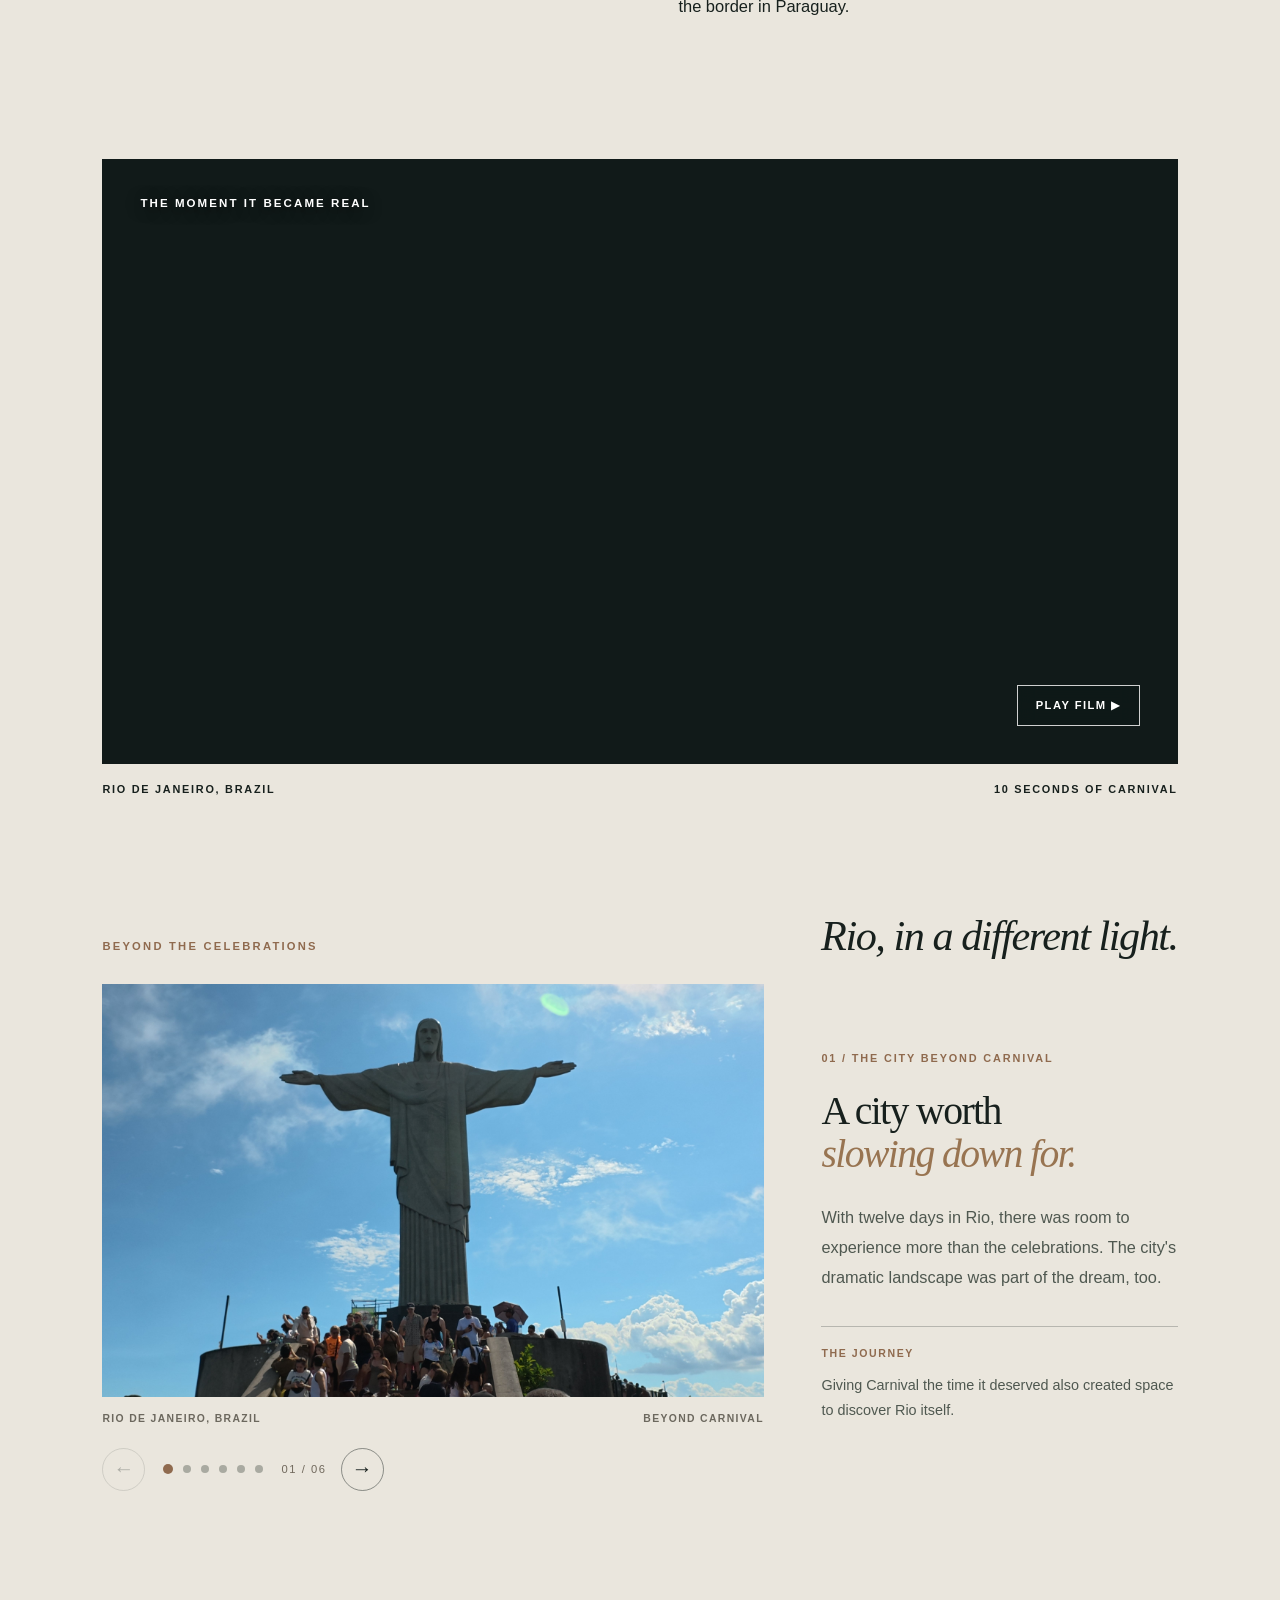
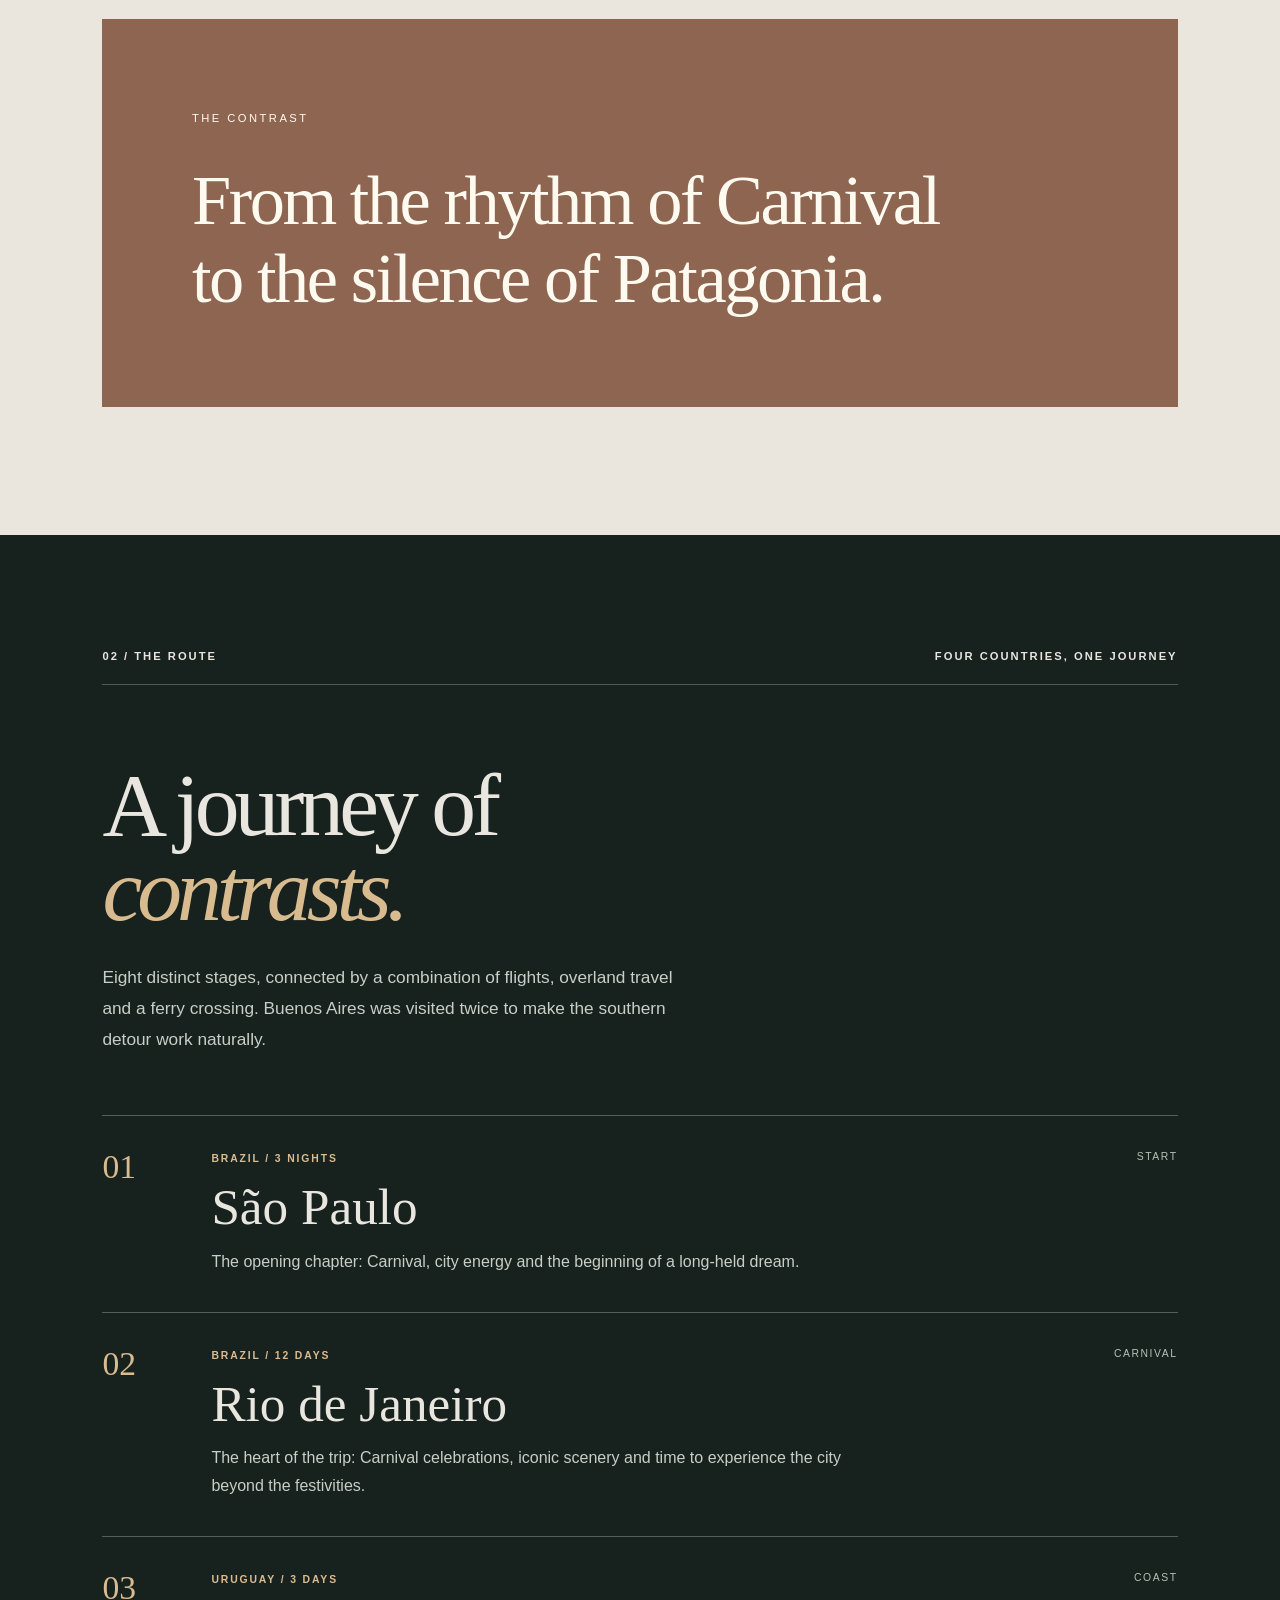
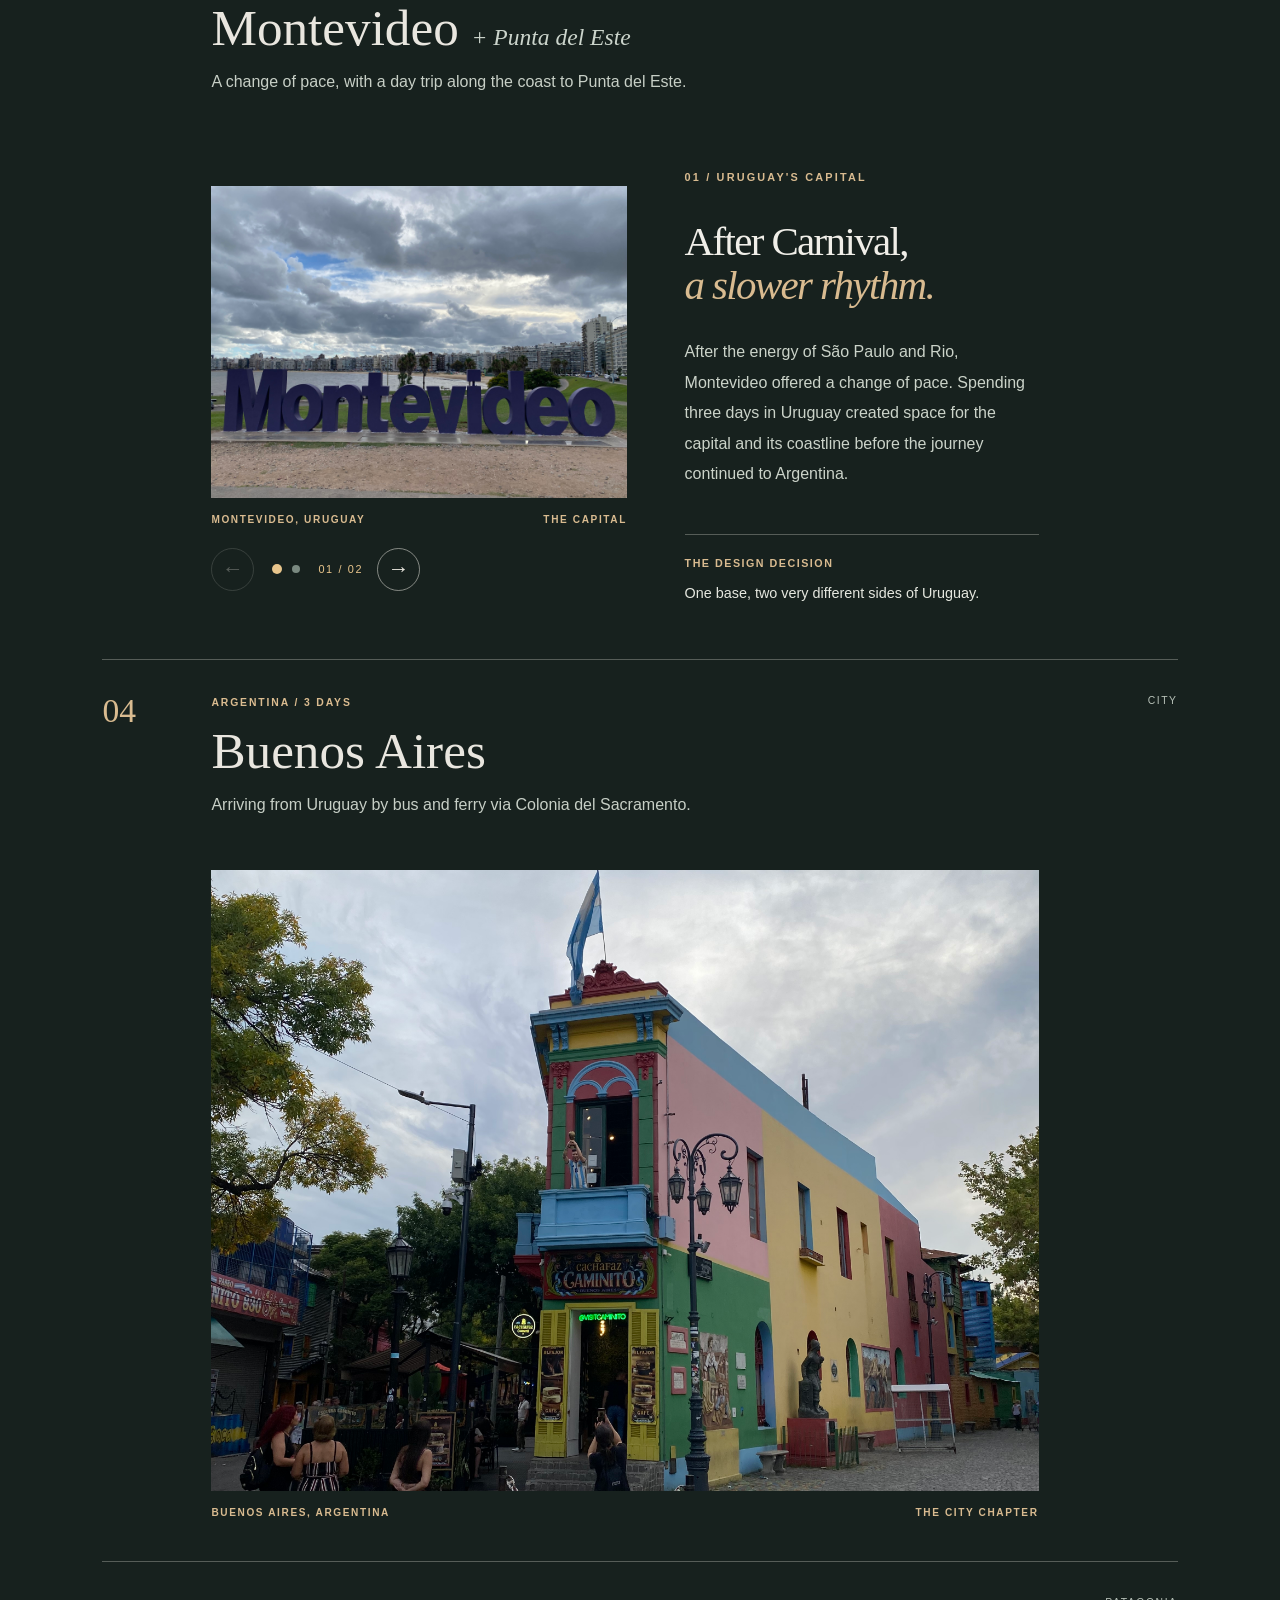
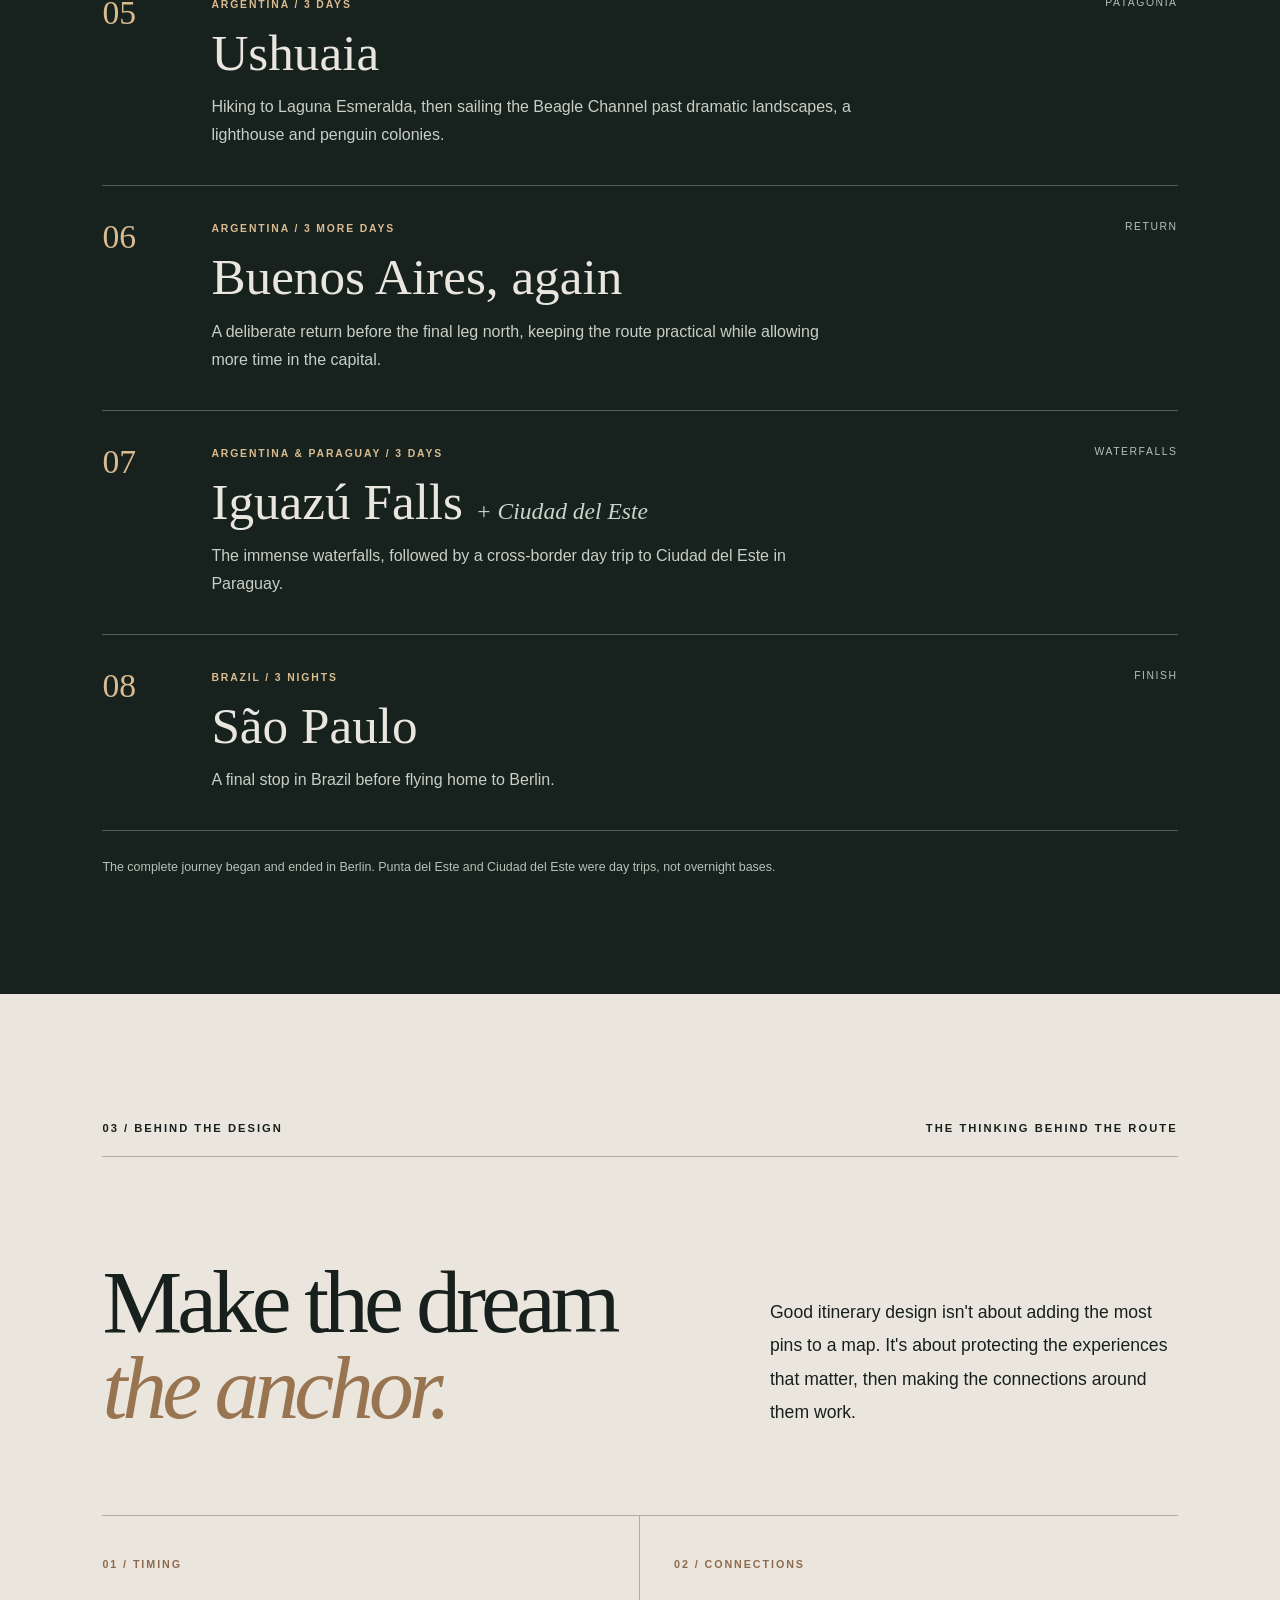
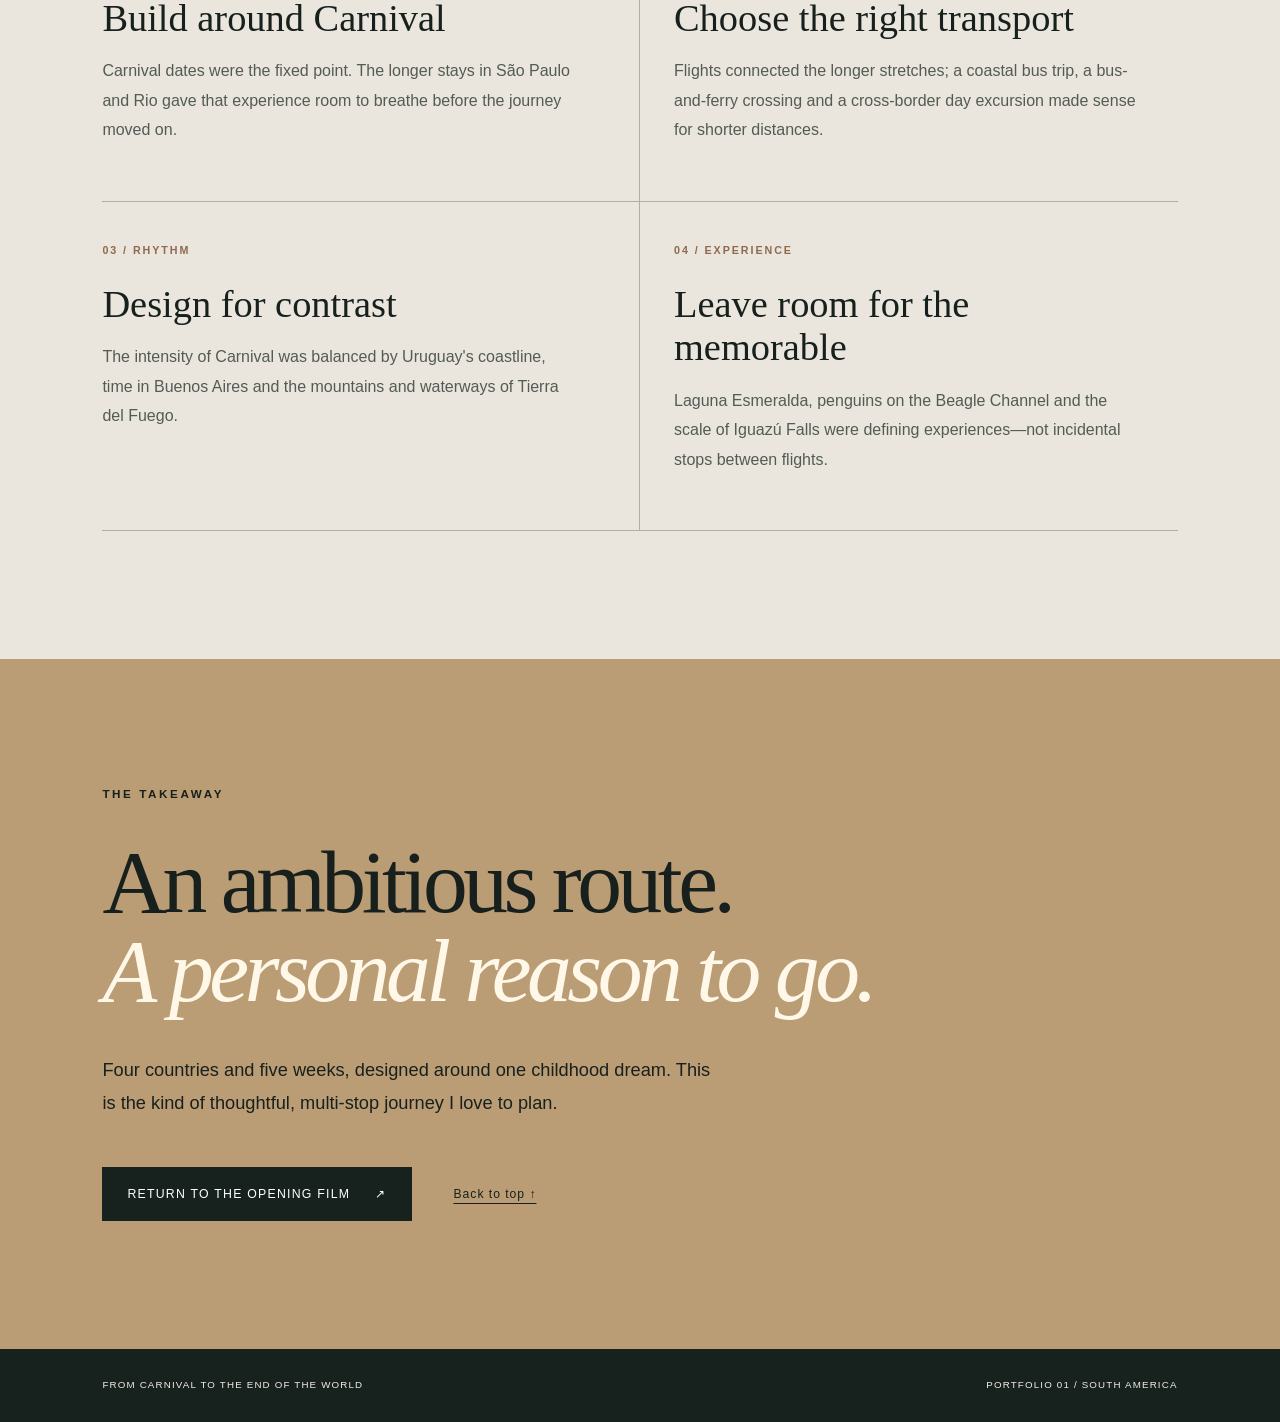
==== commit 8f4afb00: "Add Ipanema buffet photograph as sixth Rio gallery slide" ====
--- a/portfolio-01.html
+++ b/portfolio-01.html
@@ -63,9 +63,9 @@
           <span>BEYOND THE CELEBRATIONS</span>
           <p>Rio, in a different light.</p>
         </div>
-        <div class="case-rio-gallery" role="region" aria-roledescription="carousel" aria-label="Five views of Rio de Janeiro">
+        <div class="case-rio-gallery" role="region" aria-roledescription="carousel" aria-label="Six views of Rio de Janeiro">
           <div class="case-rio-media">
-            <div class="case-rio-viewport" id="rio-photos" tabindex="0" aria-label="Swipe or use arrows to see all five Rio photographs">
+            <div class="case-rio-viewport" id="rio-photos" tabindex="0" aria-label="Swipe or use arrows to see all six Rio photographs">
               <figure class="case-rio-slide">
                 <img src="rio-landscape.JPG" alt="Landscape photograph of Rio de Janeiro" loading="lazy" decoding="async">
                 <figcaption><span>RIO DE JANEIRO, BRAZIL</span><span>BEYOND CARNIVAL</span></figcaption>
@@ -85,6 +85,10 @@
               <figure class="case-rio-slide">
                 <img src="rio-ipanema-sunset.jpeg" alt="Sunset over Ipanema Beach, Rio de Janeiro" loading="lazy" decoding="async">
                 <figcaption><span>IPANEMA BEACH</span><span>THE GOLDEN HOUR</span></figcaption>
+              </figure>
+              <figure class="case-rio-slide">
+                <img src="rio-ipanema-buffet.jpeg" alt="Buffet dining experience in Ipanema, Rio de Janeiro" loading="lazy" decoding="async">
+                <figcaption><span>A TASTE OF IPANEMA</span><span>A BUFFET DISCOVERY</span></figcaption>
               </figure>
             </div>
             <div class="case-rio-controls" aria-label="Rio photo navigation">
@@ -95,8 +99,9 @@
                 <button class="case-rio-dot" type="button" data-rio-index="2" aria-label="Show personal portrait at Christ the Redeemer"></button>
                 <button class="case-rio-dot" type="button" data-rio-index="3" aria-label="Show Ipanema Beach photograph"></button>
                 <button class="case-rio-dot" type="button" data-rio-index="4" aria-label="Show Ipanema Beach sunset"></button>
+                <button class="case-rio-dot" type="button" data-rio-index="5" aria-label="Show Ipanema buffet photograph"></button>
               </div>
-              <span class="case-rio-count" aria-live="polite"><span id="rio-current">01</span> / 05</span>
+              <span class="case-rio-count" aria-live="polite"><span id="rio-current">01</span> / 06</span>
               <button class="case-rio-arrow" type="button" data-rio-next aria-label="Next Rio photograph">→</button>
             </div>
           </div>
@@ -130,6 +135,12 @@
               <h3>Rio's<br><em>golden hour.</em></h3>
               <p>The same beach, transformed by the evening light. A sunset at Ipanema offered a different perspective on a place worth returning to more than once.</p>
               <p class="case-rio-note">THE JOURNEY <span>Staying longer made room for spontaneous moments as well as planned highlights.</span></p>
+            </article>
+            <article data-rio-story="5" hidden>
+              <p class="case-rio-eyebrow">06 / A TASTE OF IPANEMA</p>
+              <h3>Something delicious<br><em>between beach days.</em></h3>
+              <p>Beyond the coastline and sunset, Ipanema had memorable food stops too. This buffet was one of my discoveries while exploring the neighbourhood.</p>
+              <p class="case-rio-note">MY RECOMMENDATION <span>A personal food tip from the trip. Restaurant details can be added later.</span></p>
             </article>
           </div>
         </div>
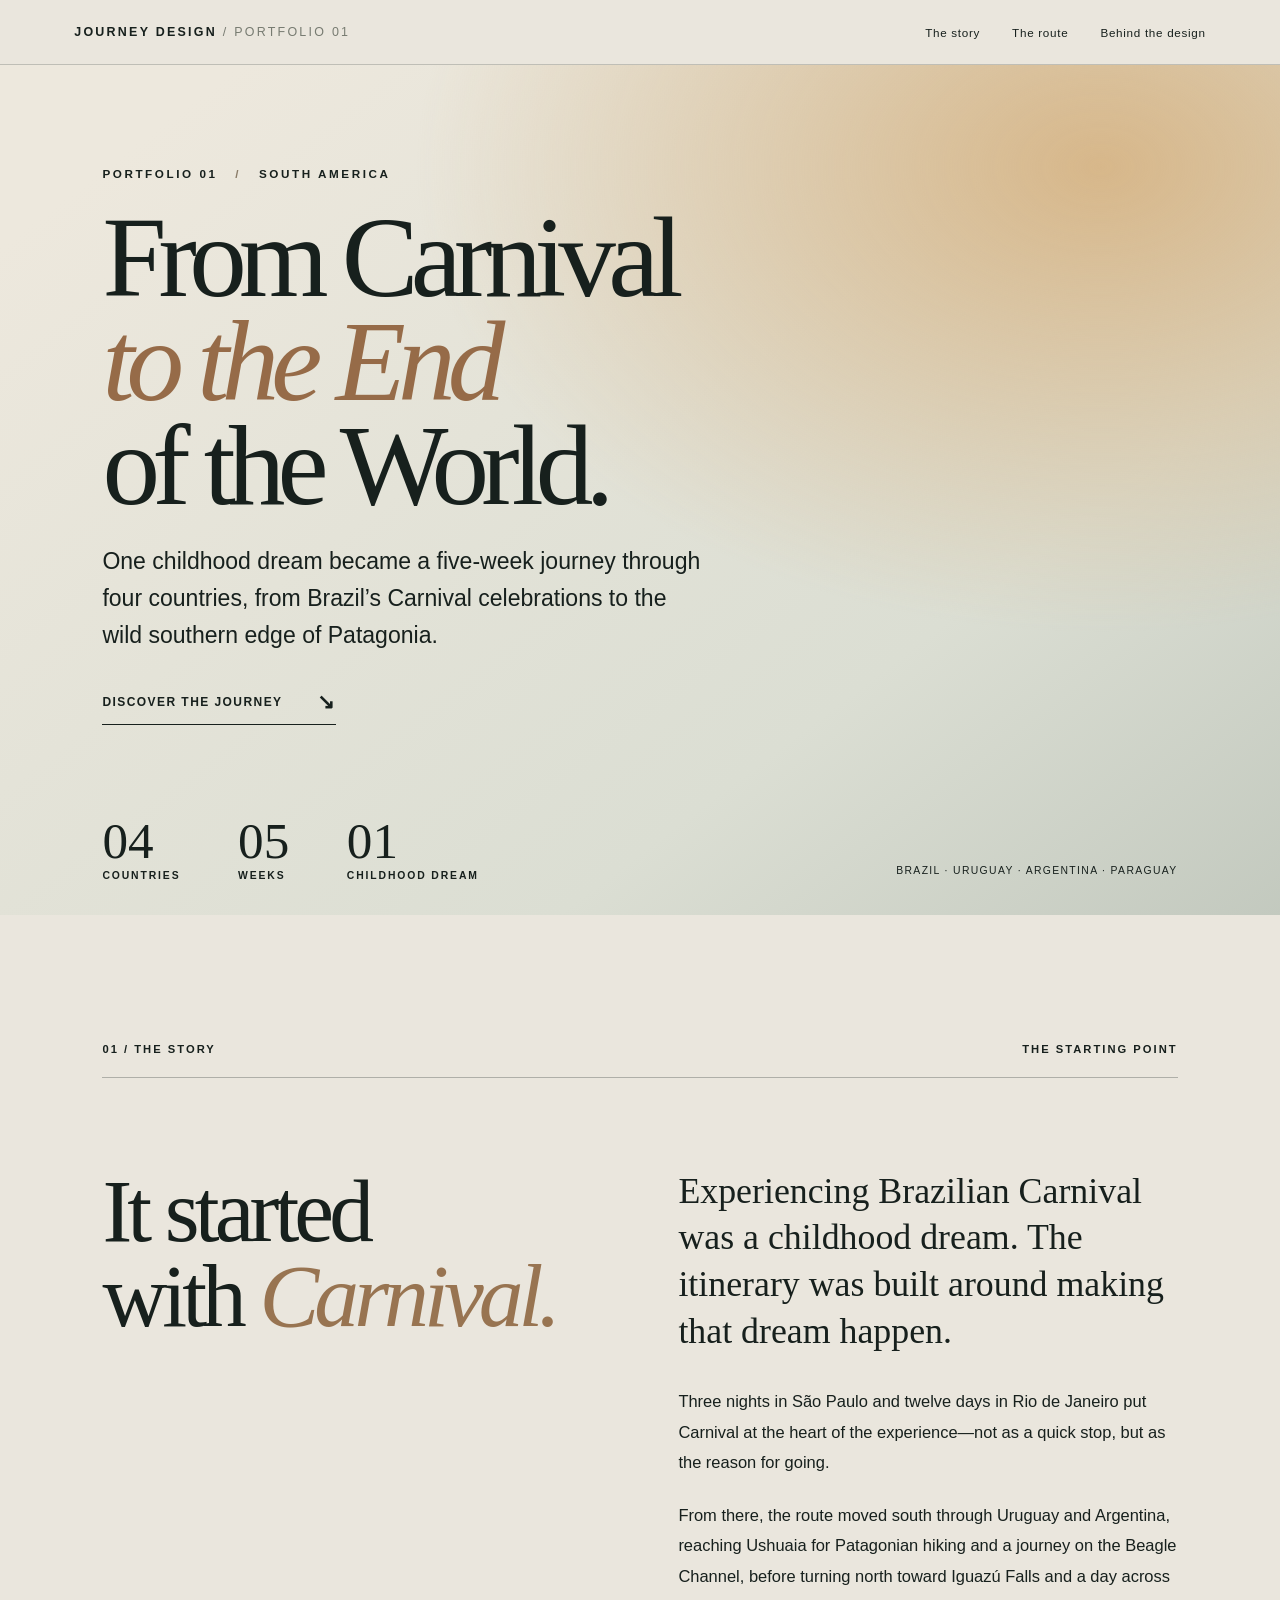
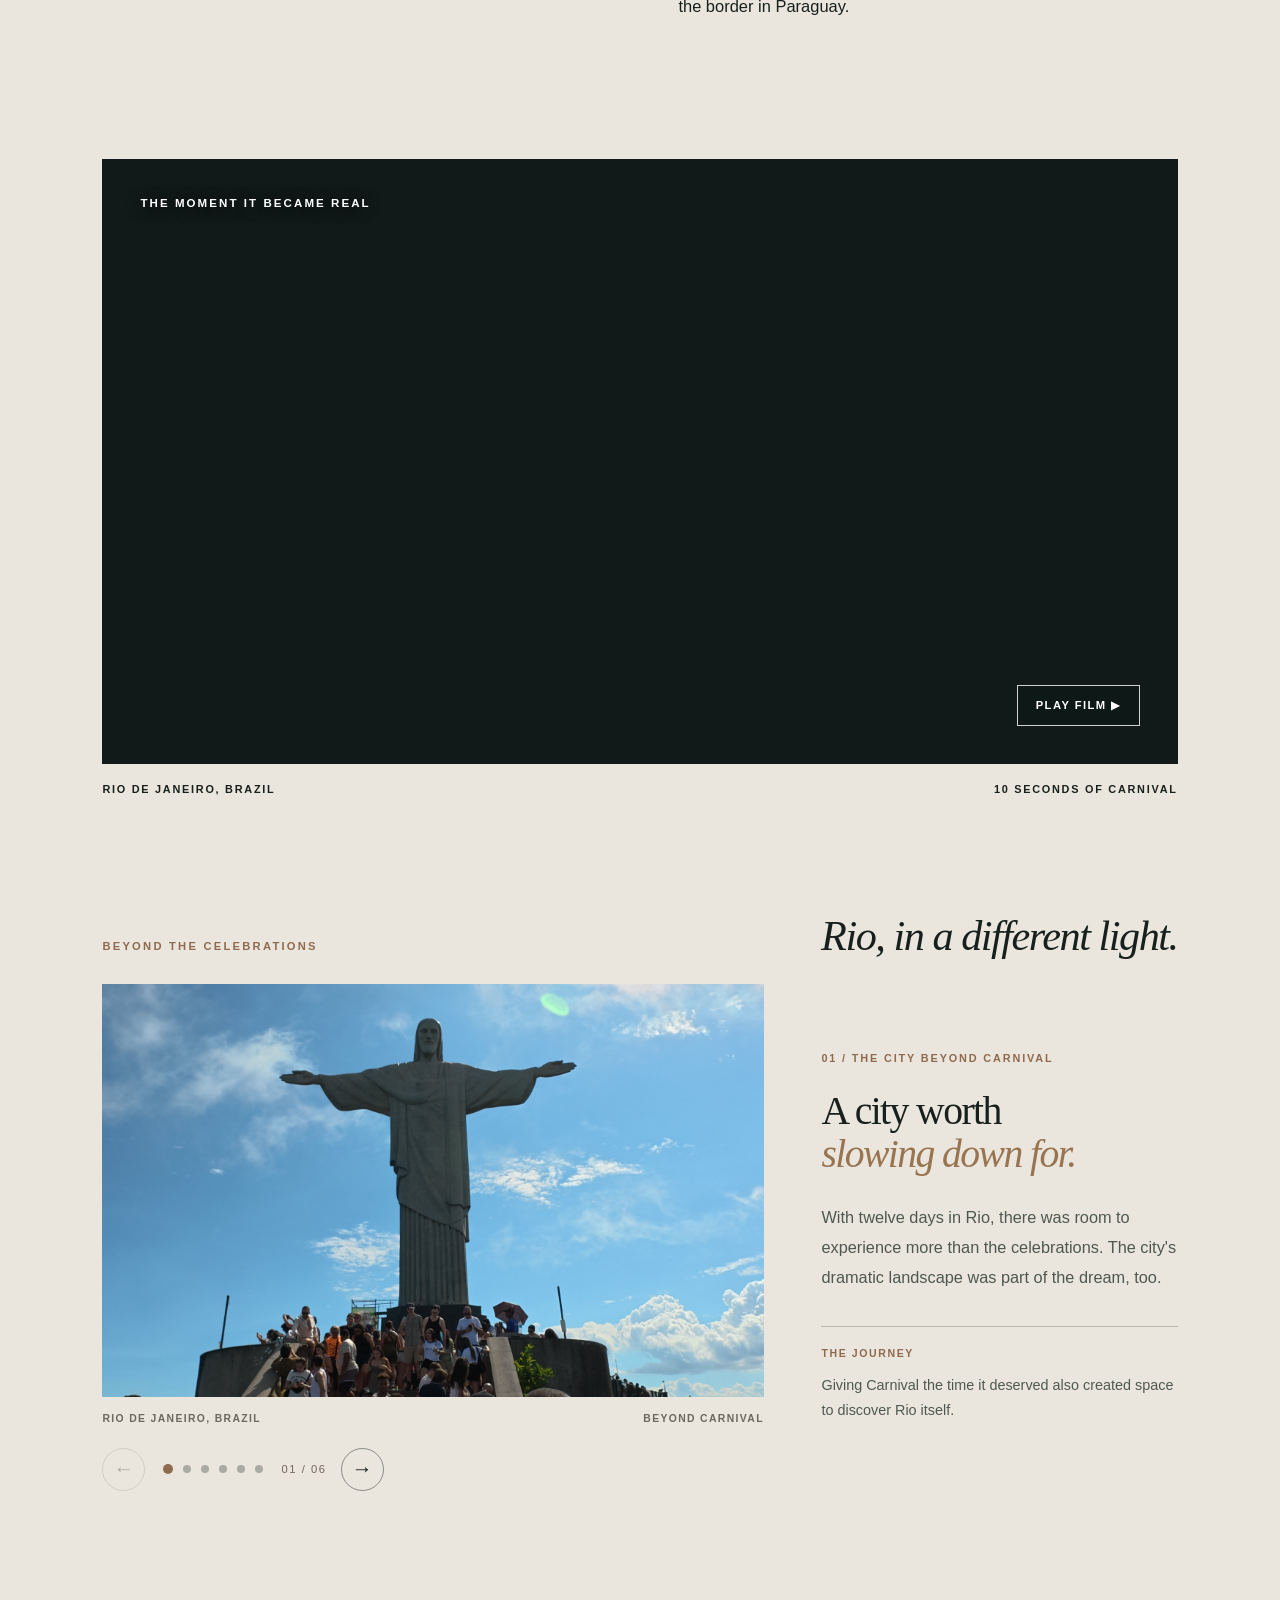
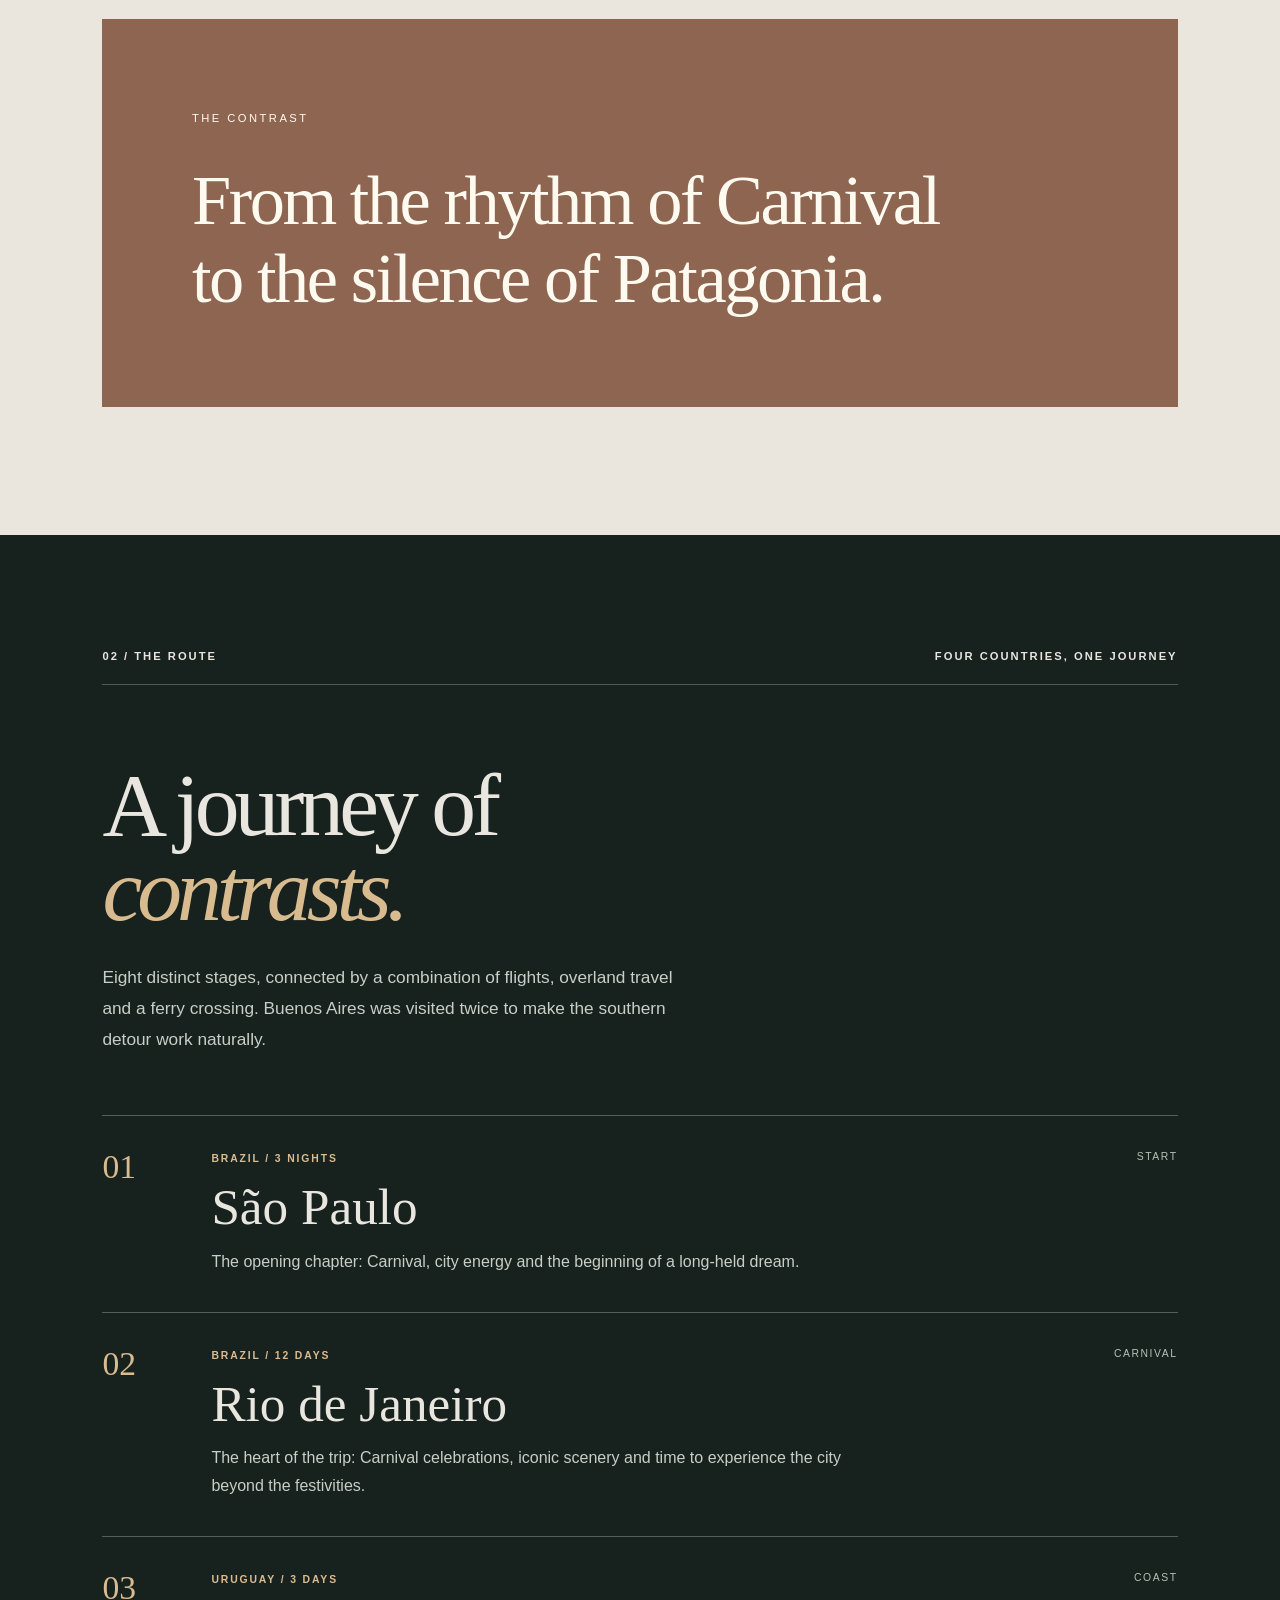
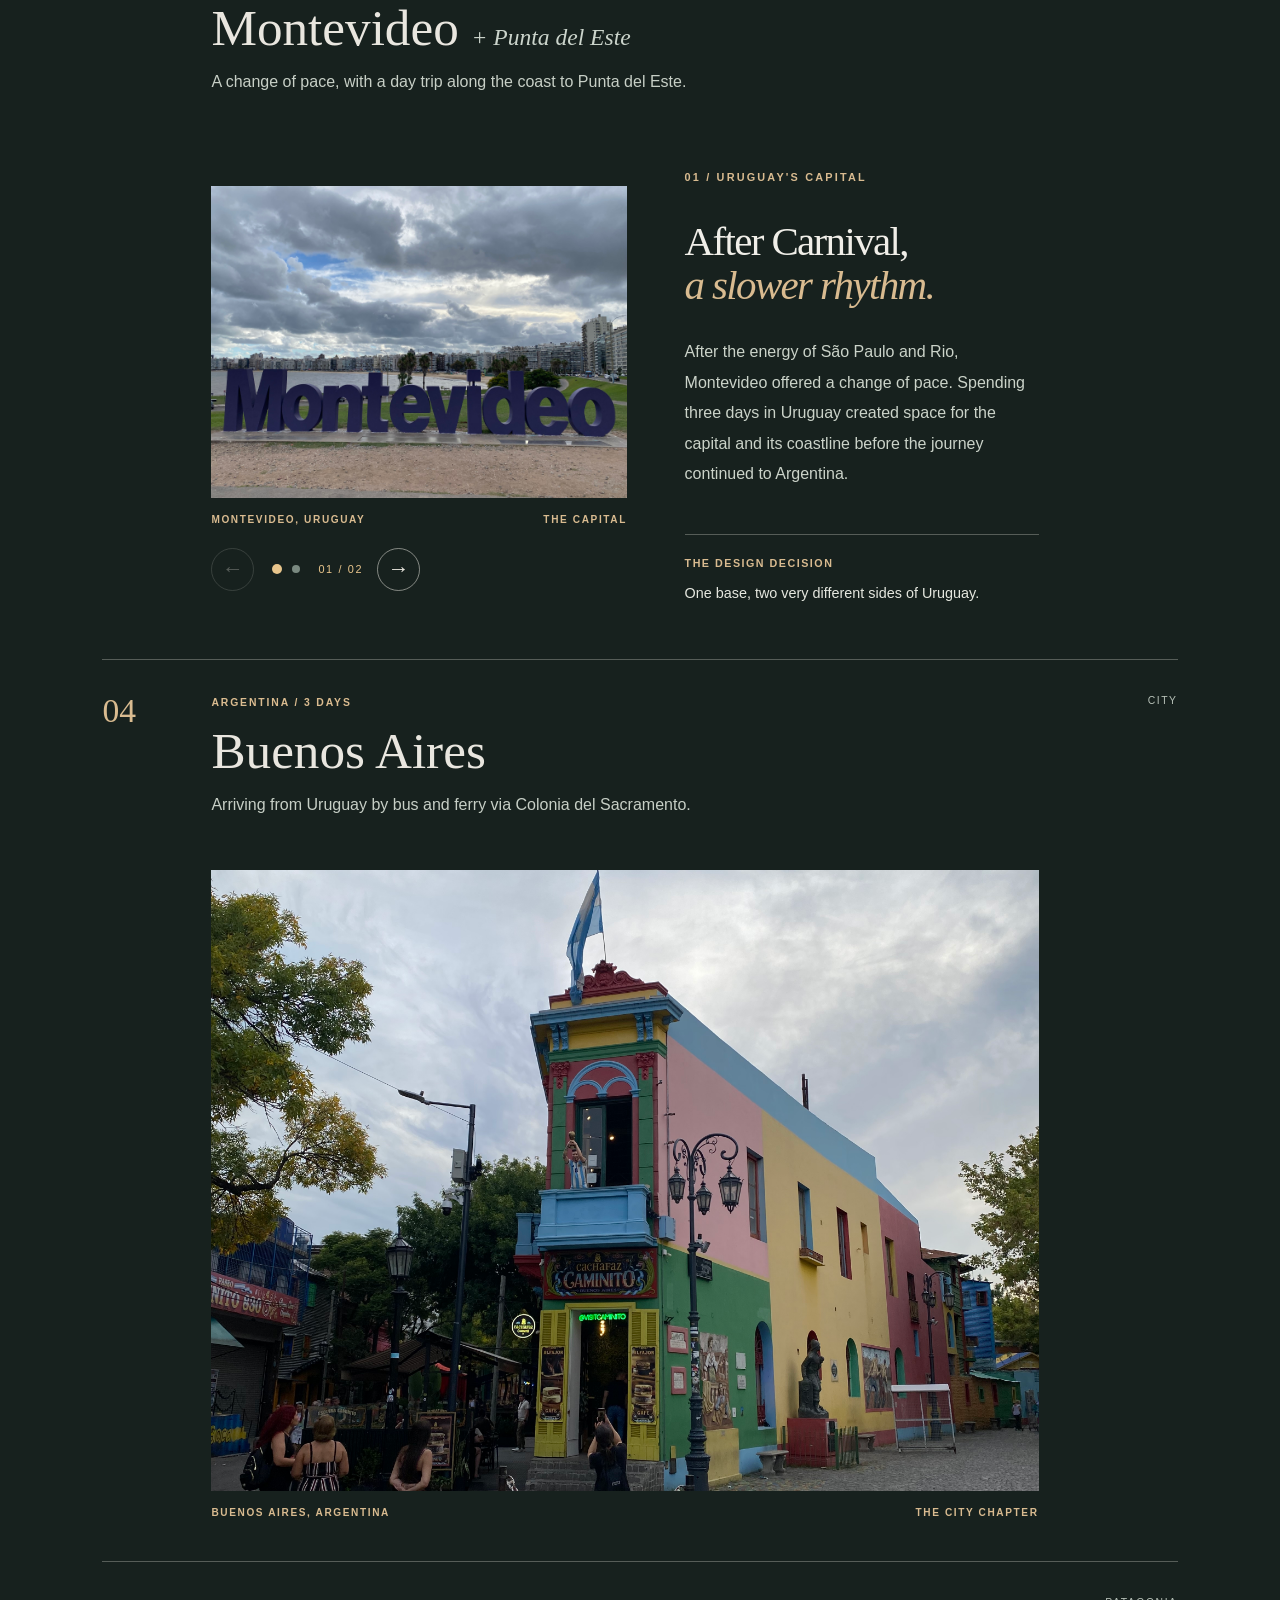
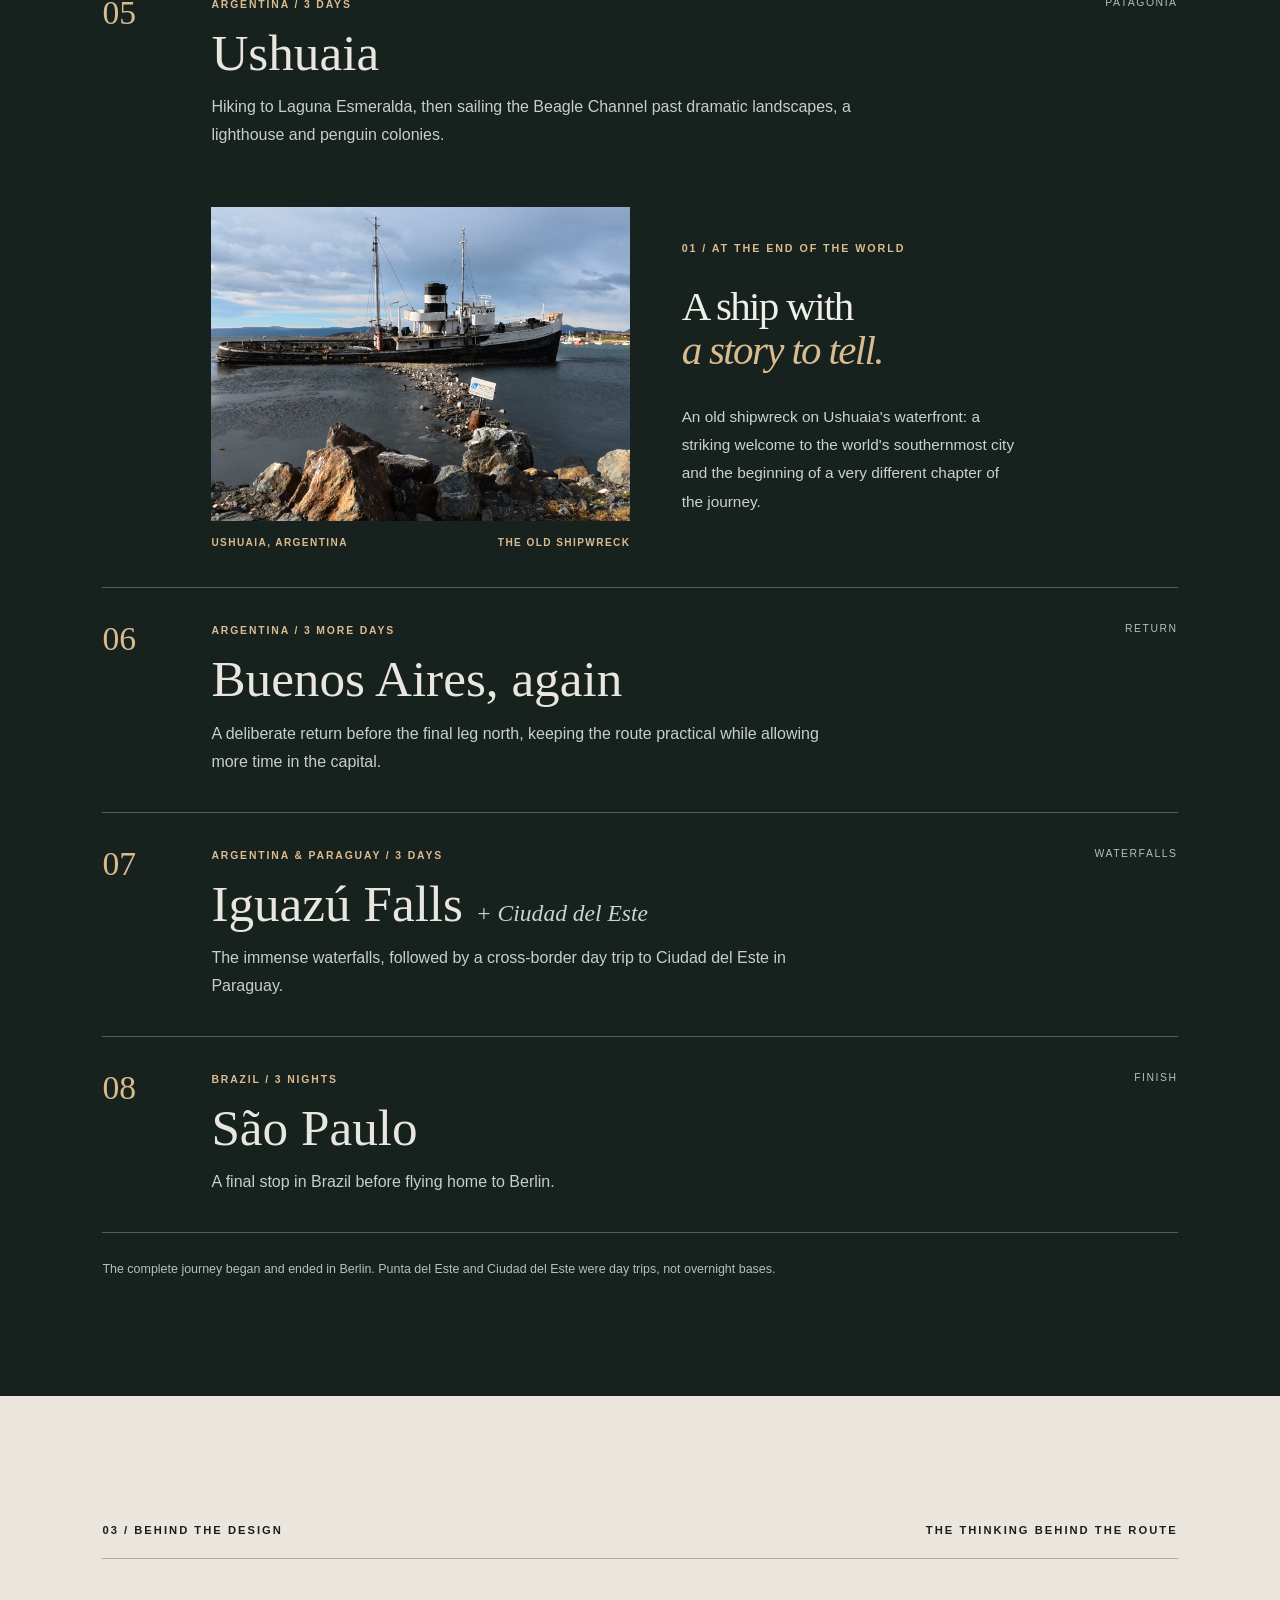
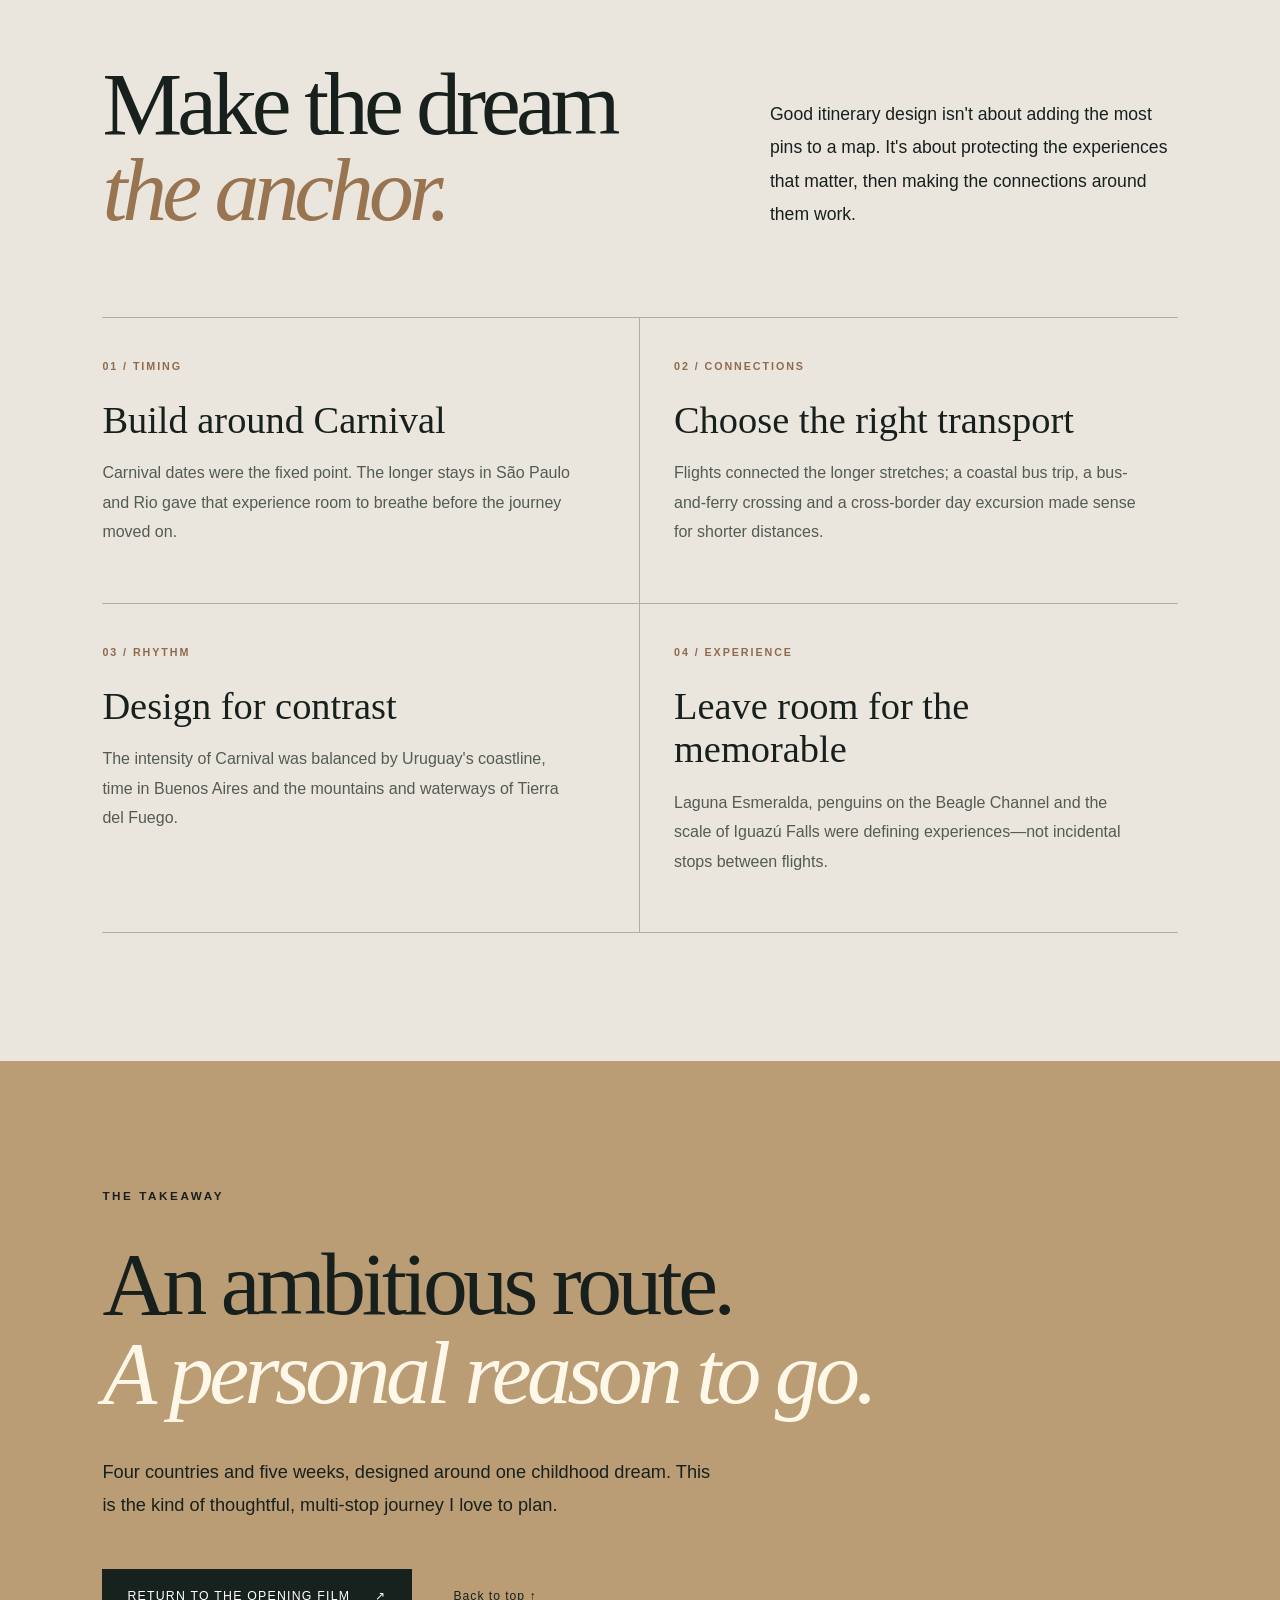
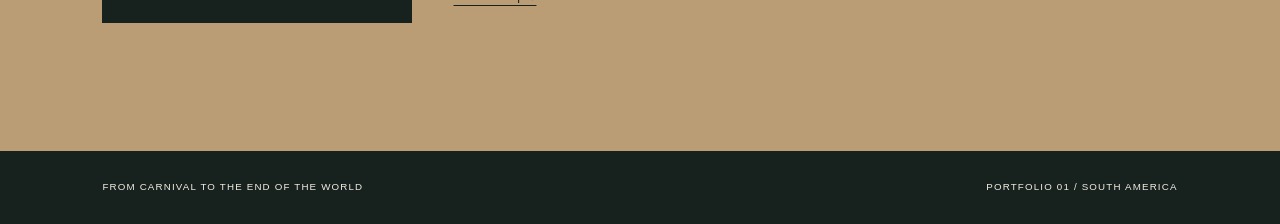
==== commit 9f121118: "Add Ushuaia shipwreck photo to Patagonia itinerary" ====
--- a/portfolio-01.html
+++ b/portfolio-01.html
@@ -6,7 +6,7 @@
   <meta name="theme-color" content="#111616">
   <meta name="description" content="From Carnival to the End of the World: a five-week, four-country South American journey designed around a childhood dream of Brazilian Carnival.">
   <title>From Carnival to the End of the World | Portfolio 01</title>
-  <link rel="stylesheet" href="styles.css?v=portfolio01-rio-gallery-20261004">
+  <link rel="stylesheet" href="styles.css?v=portfolio01-ushuaia-shipwreck-20261004">
 </head>
 <body class="case-page">
   <a class="case-skip" href="#story">Skip to the story</a>
@@ -206,7 +206,19 @@
             <figcaption><span>BUENOS AIRES, ARGENTINA</span><span>THE CITY CHAPTER</span></figcaption>
           </figure>
         </div><span class="case-stop-tag">CITY</span></li>
-        <li><span class="case-stop-num">05</span><div><span class="case-country">ARGENTINA / 3 DAYS</span><h3>Ushuaia</h3><p>Hiking to Laguna Esmeralda, then sailing the Beagle Channel past dramatic landscapes, a lighthouse and penguin colonies.</p></div><span class="case-stop-tag">PATAGONIA</span></li>
+        <li><span class="case-stop-num">05</span><div><span class="case-country">ARGENTINA / 3 DAYS</span><h3>Ushuaia</h3><p>Hiking to Laguna Esmeralda, then sailing the Beagle Channel past dramatic landscapes, a lighthouse and penguin colonies.</p>
+          <div class="case-ushuaia-feature" aria-label="Ushuaia travel photograph and story">
+            <figure class="case-ushuaia-photo">
+              <img src="ushuaia-shipwreck.jpeg" alt="Old shipwreck on the waterfront in central Ushuaia, Argentina" loading="lazy" decoding="async">
+              <figcaption><span>USHUAIA, ARGENTINA</span><span>THE OLD SHIPWRECK</span></figcaption>
+            </figure>
+            <div class="case-ushuaia-story">
+              <span class="case-ushuaia-eyebrow">01 / AT THE END OF THE WORLD</span>
+              <h4>A ship with<br><em>a story to tell.</em></h4>
+              <p>An old shipwreck on Ushuaia's waterfront: a striking welcome to the world's southernmost city and the beginning of a very different chapter of the journey.</p>
+            </div>
+          </div>
+        </div><span class="case-stop-tag">PATAGONIA</span></li>
         <li><span class="case-stop-num">06</span><div><span class="case-country">ARGENTINA / 3 MORE DAYS</span><h3>Buenos Aires, again</h3><p>A deliberate return before the final leg north, keeping the route practical while allowing more time in the capital.</p></div><span class="case-stop-tag">RETURN</span></li>
         <li><span class="case-stop-num">07</span><div><span class="case-country">ARGENTINA &amp; PARAGUAY / 3 DAYS</span><h3>Iguazú Falls <span class="case-inline-stop">+ Ciudad del Este</span></h3><p>The immense waterfalls, followed by a cross-border day trip to Ciudad del Este in Paraguay.</p></div><span class="case-stop-tag">WATERFALLS</span></li>
         <li><span class="case-stop-num">08</span><div><span class="case-country">BRAZIL / 3 NIGHTS</span><h3>São Paulo</h3><p>A final stop in Brazil before flying home to Berlin.</p></div><span class="case-stop-tag">FINISH</span></li>
--- a/styles.css
+++ b/styles.css
@@ -724,3 +724,61 @@
 @media (prefers-reduced-motion: reduce) {
   .case-rio-viewport { scroll-behavior: auto; }
 }
+
+/* Ushuaia photo chapter — borderless image and accompanying story. */
+.case-ushuaia-feature {
+  display: grid;
+  grid-template-columns: minmax(0, 1.08fr) minmax(0, .92fr);
+  align-items: center;
+  gap: clamp(25px, 4vw, 60px);
+  margin-top: clamp(32px, 4.5vw, 62px);
+  min-width: 0;
+}
+.case-ushuaia-photo { margin: 0; min-width: 0; }
+.case-ushuaia-photo img {
+  display: block;
+  width: 100%;
+  height: auto;
+  aspect-ratio: 4 / 3;
+  object-fit: cover;
+  object-position: center;
+  background: transparent;
+}
+.case-ushuaia-photo figcaption {
+  display: flex;
+  flex-wrap: wrap;
+  justify-content: space-between;
+  gap: 10px 18px;
+  margin-top: 14px;
+  font-size: .63rem;
+  font-weight: 700;
+  letter-spacing: .14em;
+  line-height: 1.6;
+  color: #d9bb90;
+}
+.case-ushuaia-story { min-width: 0; }
+.case-ushuaia-eyebrow {
+  display: block;
+  margin-bottom: clamp(18px, 2.4vw, 32px);
+  color: #d9bb90;
+  font-size: .67rem;
+  font-weight: 700;
+  letter-spacing: .18em;
+}
+.case-route-list .case-ushuaia-story h4 {
+  margin-bottom: clamp(18px, 2.4vw, 30px);
+  font: normal clamp(2rem, 3.2vw, 3.8rem)/1.07 Georgia, "Times New Roman", serif;
+  letter-spacing: -.04em;
+  color: #f0eee8;
+}
+.case-ushuaia-story h4 em { color: #d9bb90; }
+.case-route-list .case-ushuaia-story p {
+  max-width: 39ch;
+  font-size: clamp(.95rem, 1.2vw, 1.06rem);
+  line-height: 1.85;
+  color: #cbd3c9;
+}
+@media (max-width: 960px) {
+  .case-ushuaia-feature { grid-template-columns: 1fr; gap: 30px; }
+  .case-ushuaia-story { max-width: 620px; }
+}
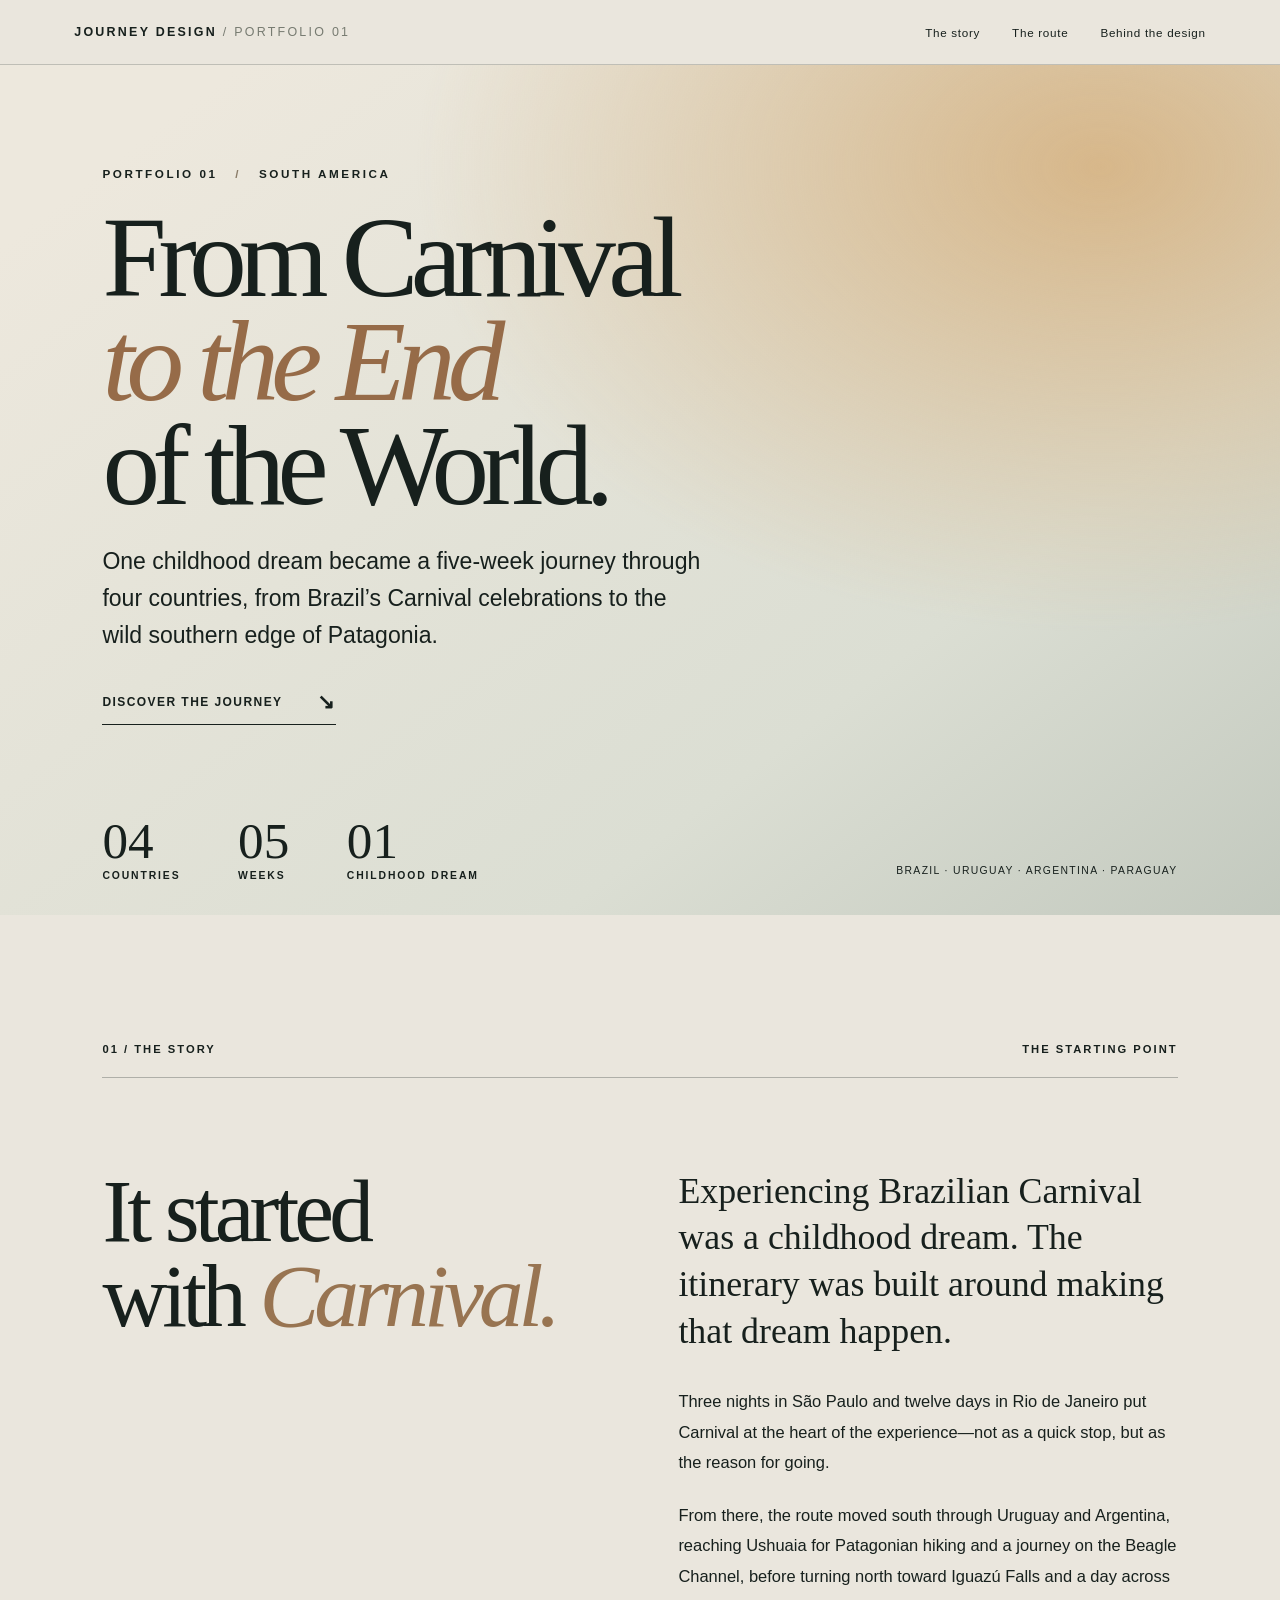
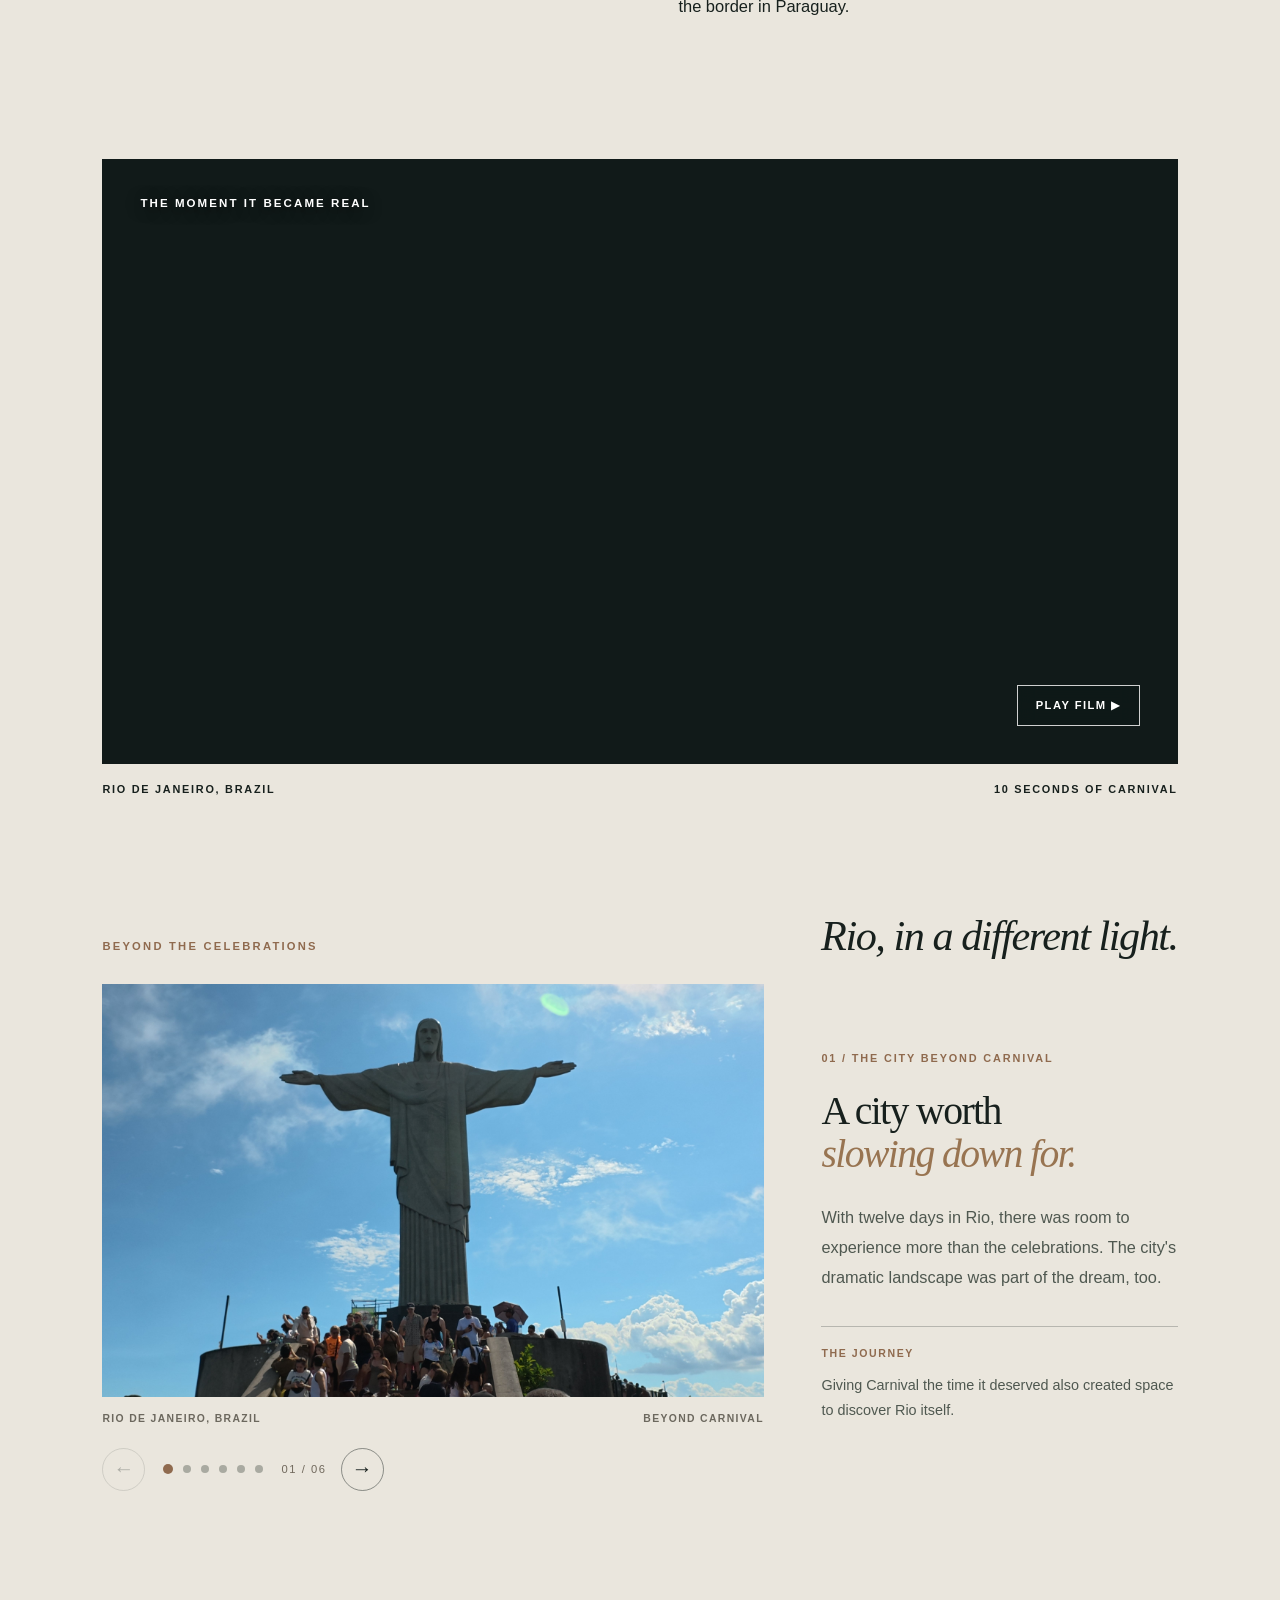
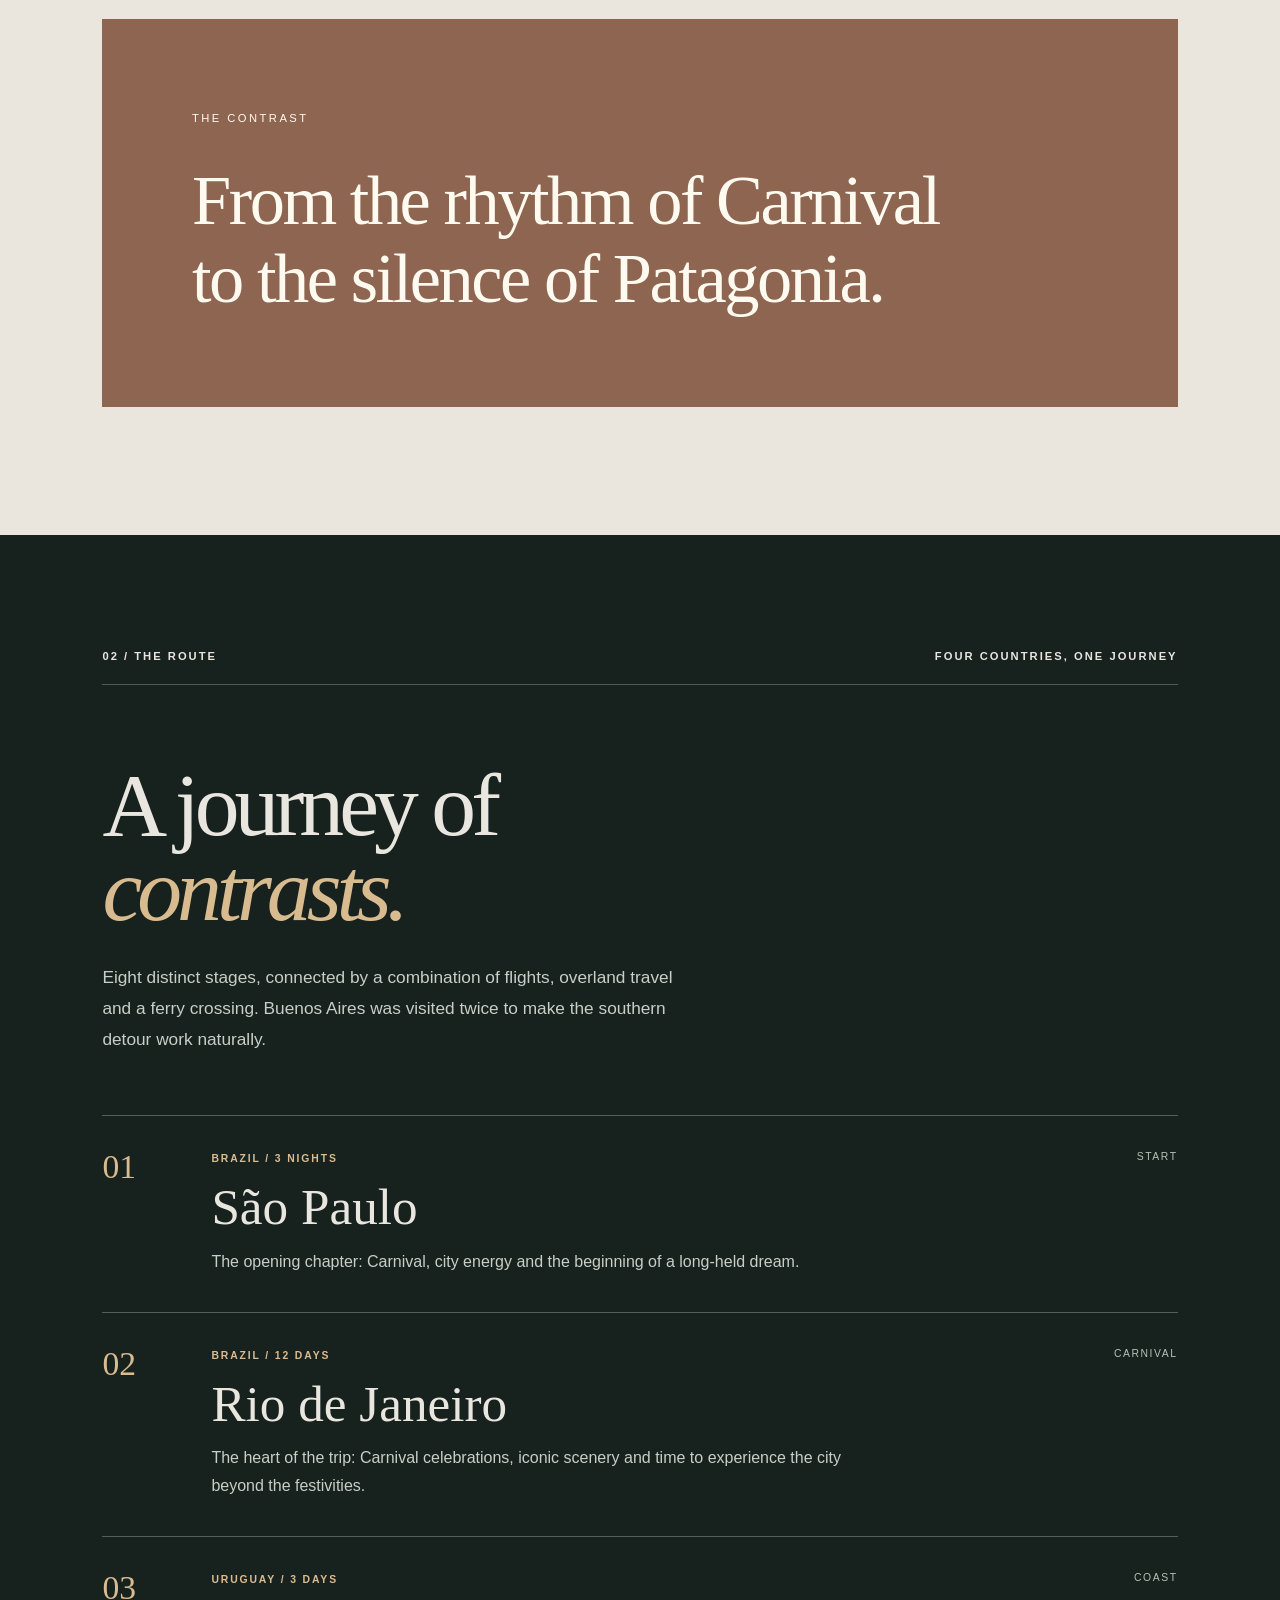
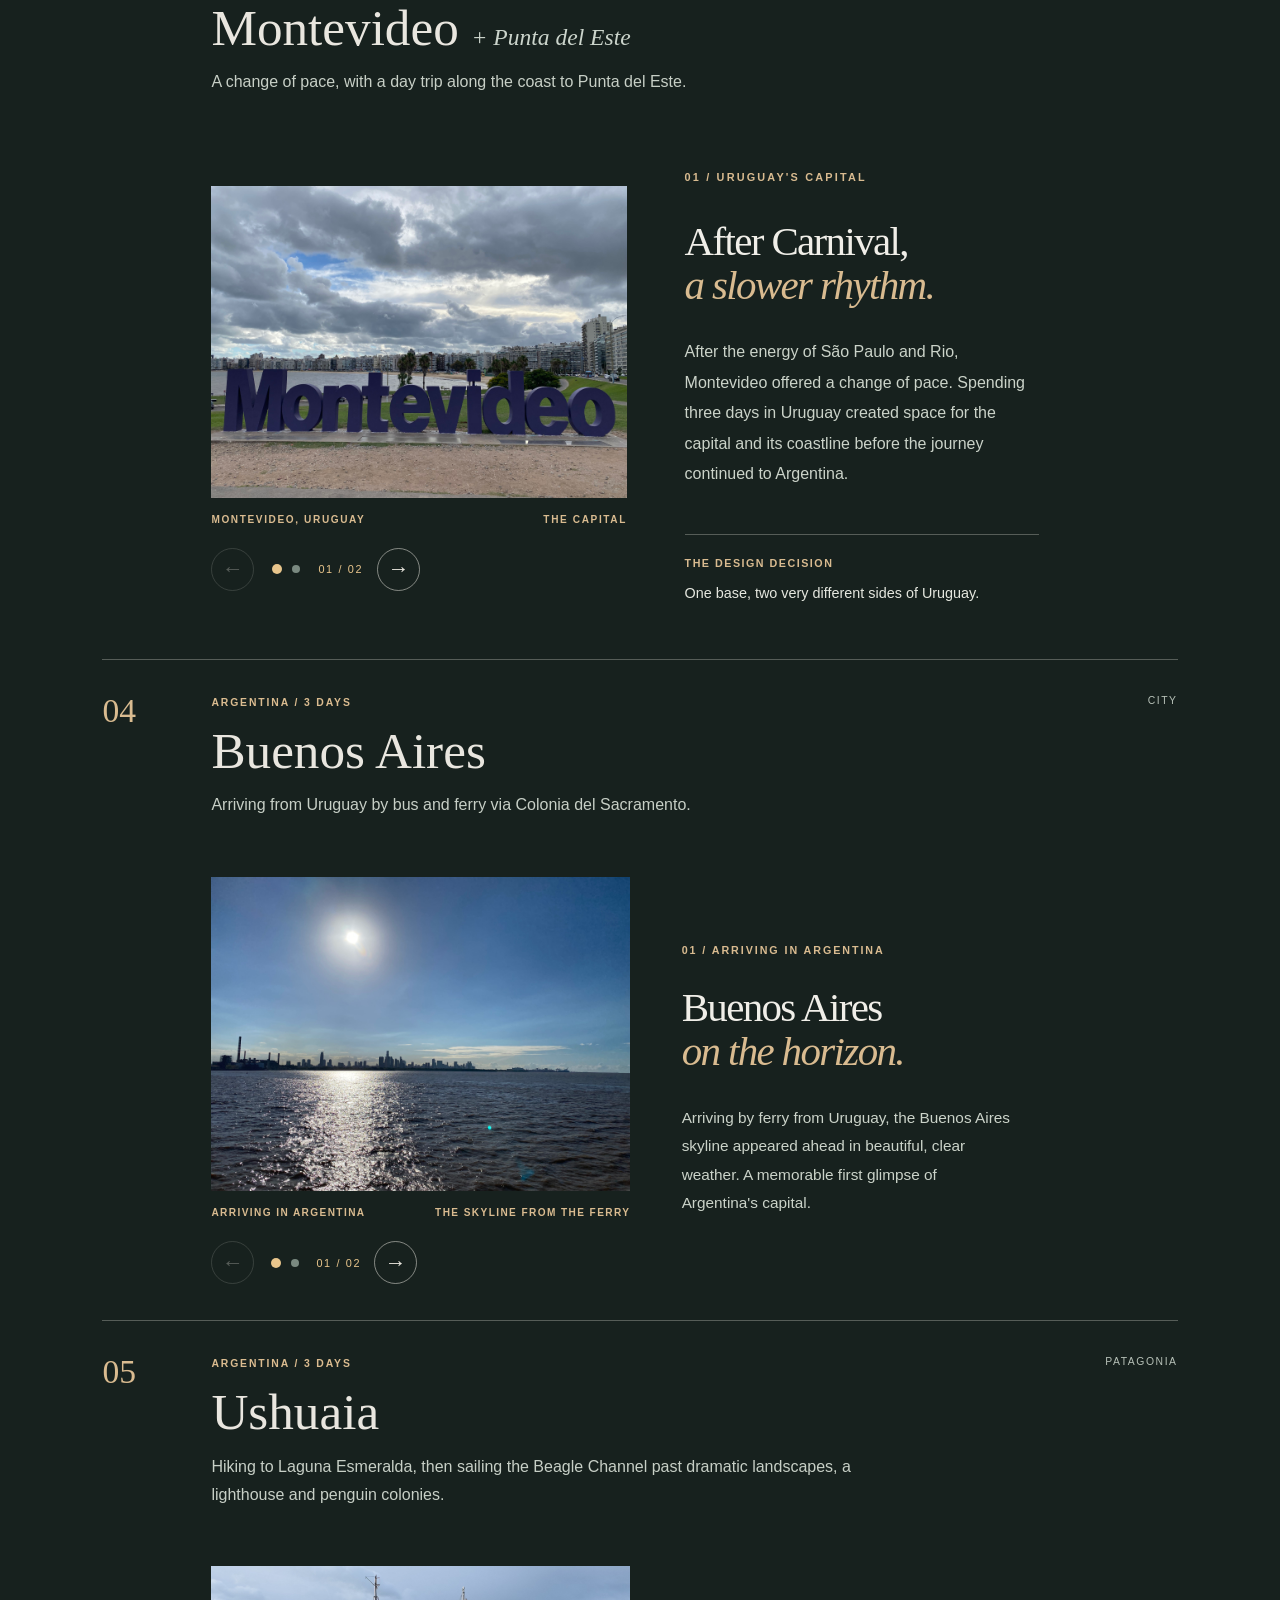
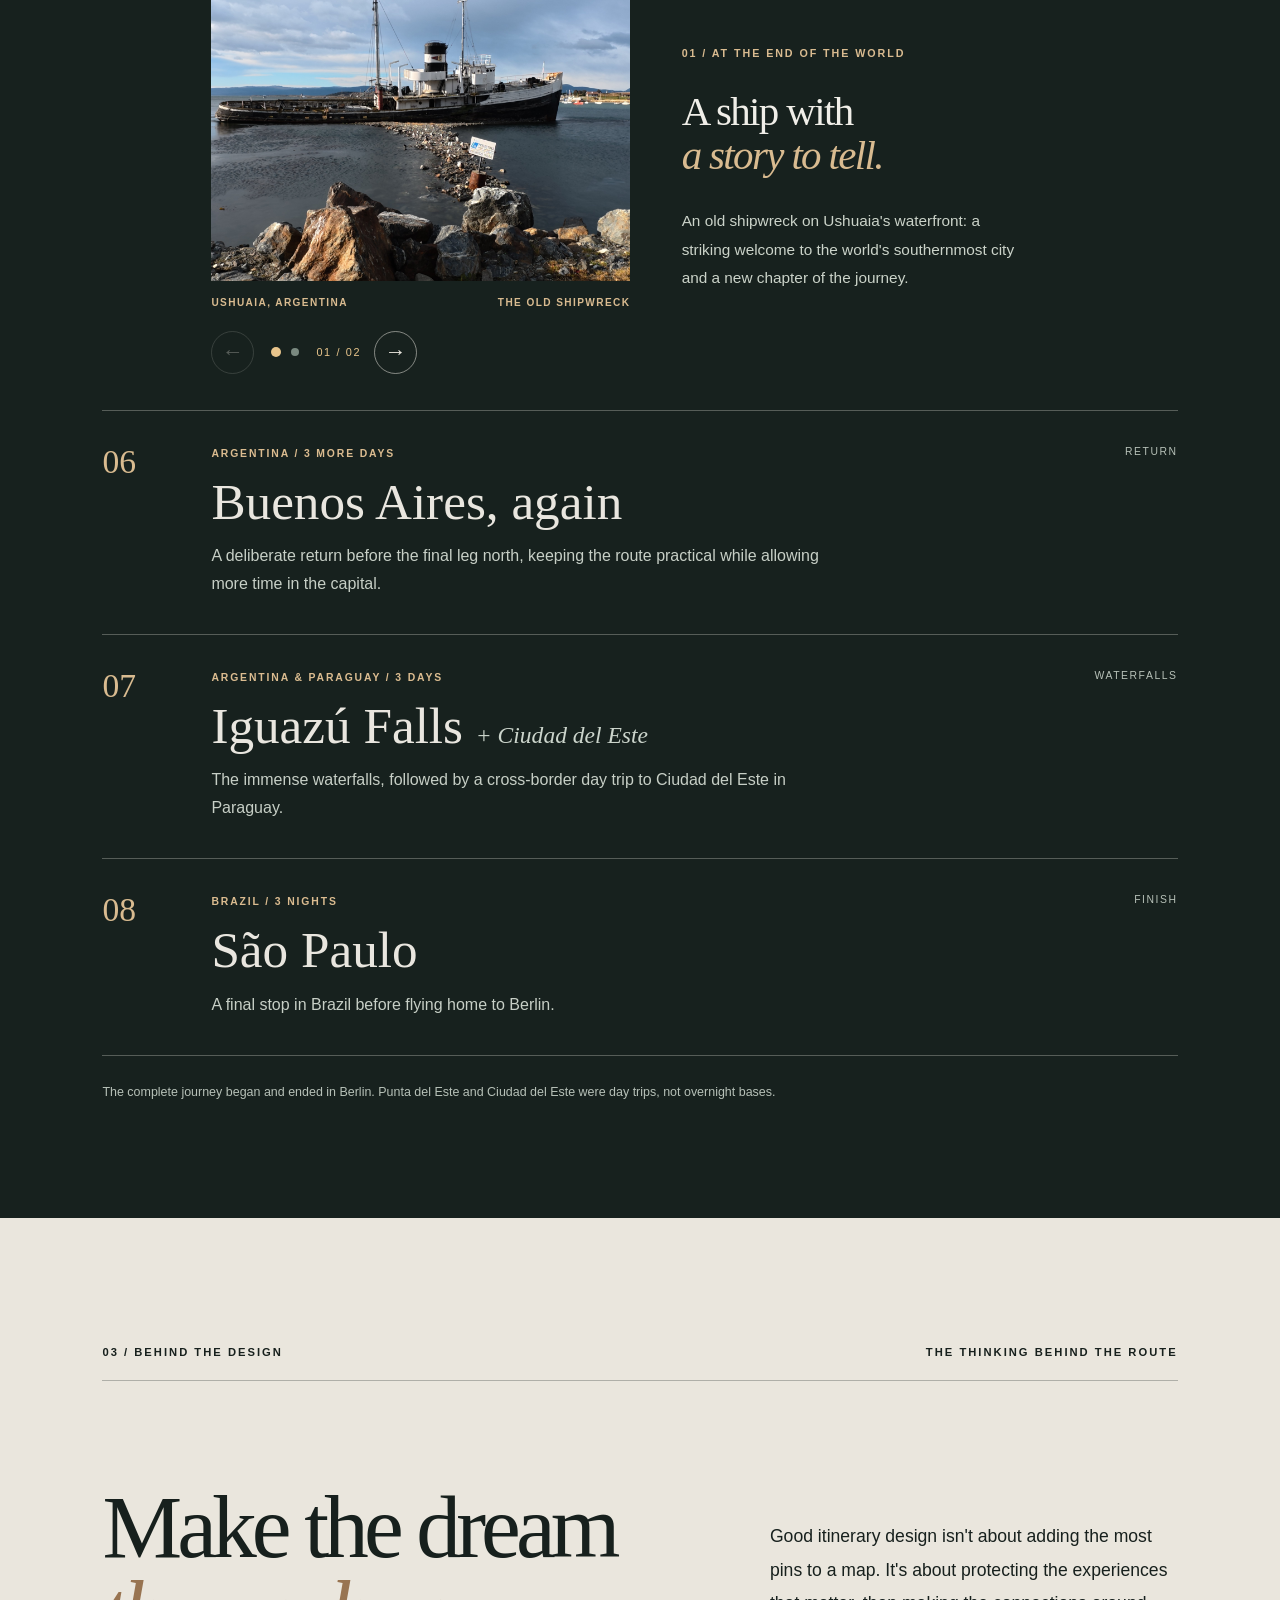
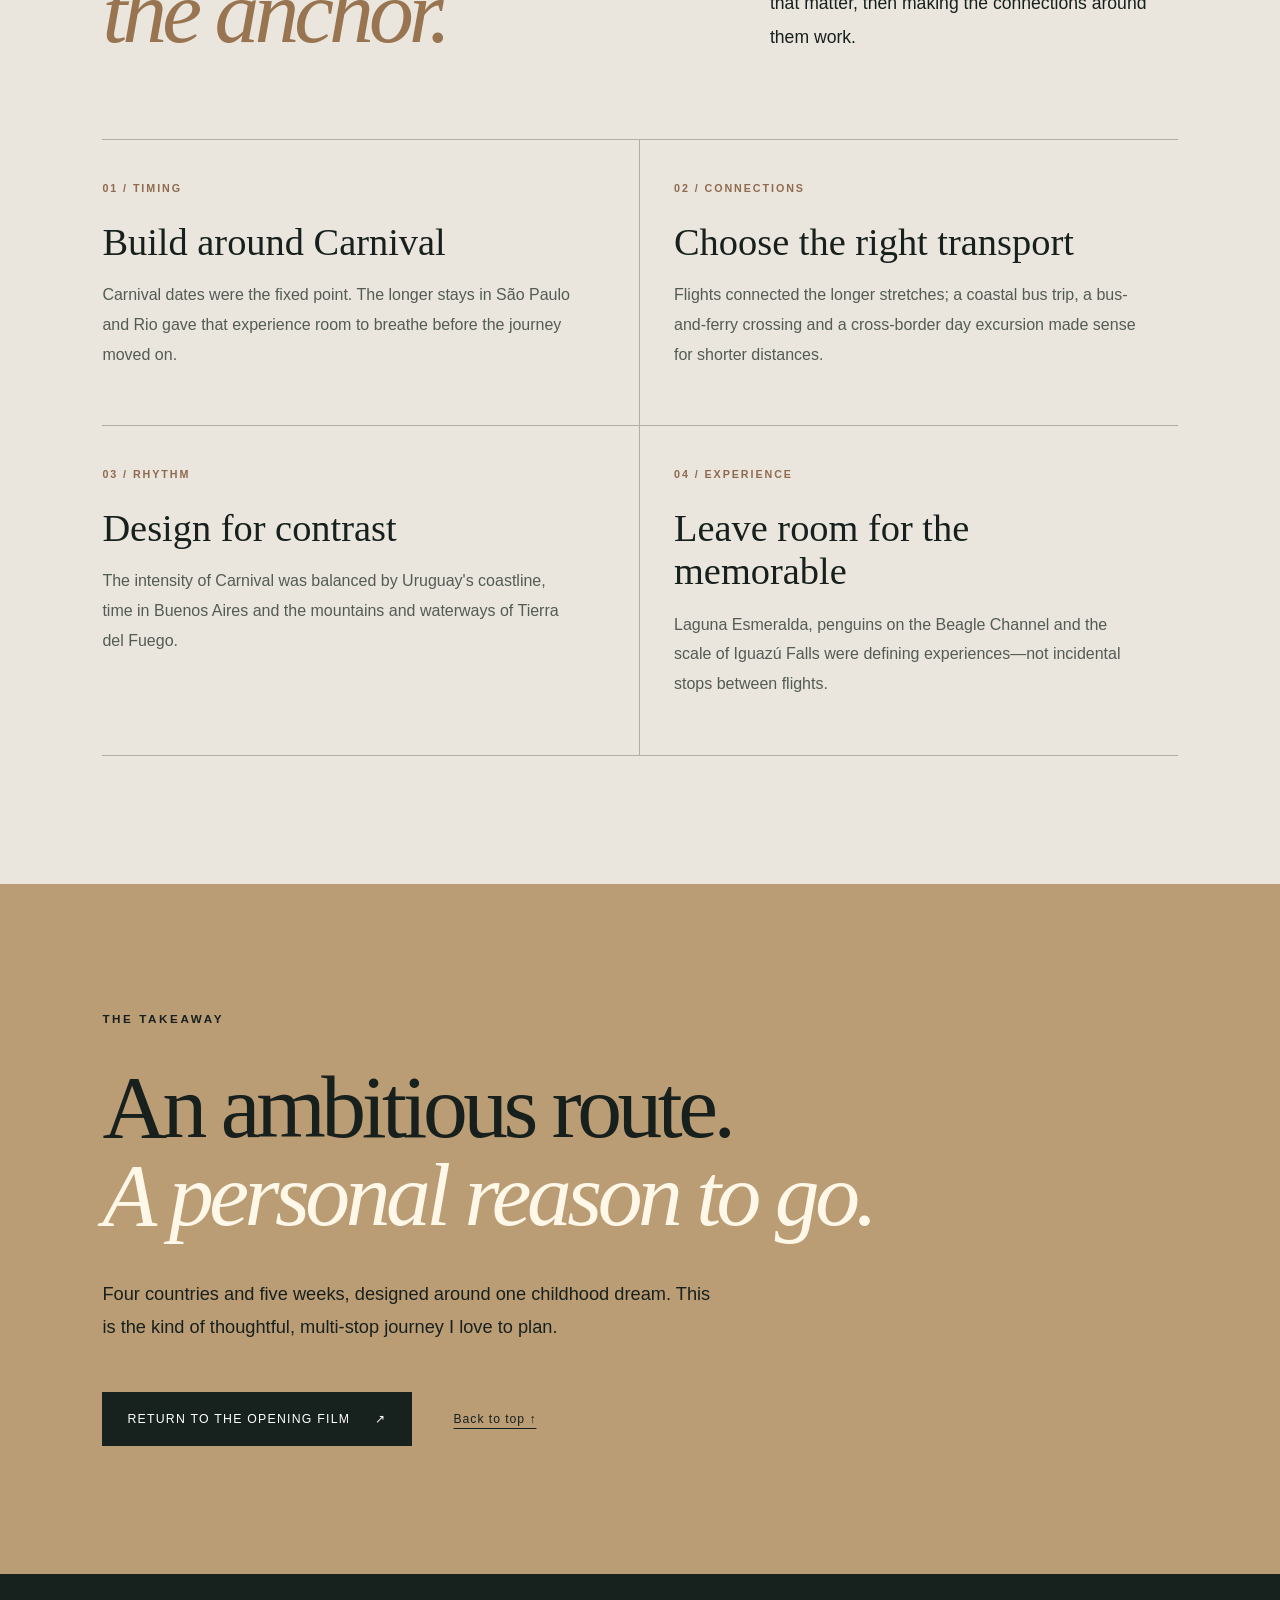
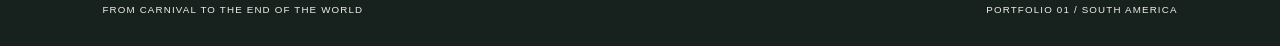
==== commit 04332af8: "Add arrival and Laguna Esmeralda photos to itinerary galleries" ====
--- a/portfolio-01.html
+++ b/portfolio-01.html
@@ -6,7 +6,7 @@
   <meta name="theme-color" content="#111616">
   <meta name="description" content="From Carnival to the End of the World: a five-week, four-country South American journey designed around a childhood dream of Brazilian Carnival.">
   <title>From Carnival to the End of the World | Portfolio 01</title>
-  <link rel="stylesheet" href="styles.css?v=portfolio01-ushuaia-shipwreck-20261004">
+  <link rel="stylesheet" href="styles.css?v=portfolio01-two-new-sliders-20261004">
 </head>
 <body class="case-page">
   <a class="case-skip" href="#story">Skip to the story</a>
@@ -200,25 +200,18 @@
             </div>
           </div>
         </div><span class="case-stop-tag">COAST</span></li>
-        <li><span class="case-stop-num">04</span><div><span class="case-country">ARGENTINA / 3 DAYS</span><h3>Buenos Aires</h3><p>Arriving from Uruguay by bus and ferry via Colonia del Sacramento.</p>
-          <figure class="case-route-photo case-buenos-photo">
-            <img src="buenos-aires.jpg" alt="Travel photograph from Buenos Aires, Argentina" loading="lazy" decoding="async">
-            <figcaption><span>BUENOS AIRES, ARGENTINA</span><span>THE CITY CHAPTER</span></figcaption>
-          </figure>
-        </div><span class="case-stop-tag">CITY</span></li>
-        <li><span class="case-stop-num">05</span><div><span class="case-country">ARGENTINA / 3 DAYS</span><h3>Ushuaia</h3><p>Hiking to Laguna Esmeralda, then sailing the Beagle Channel past dramatic landscapes, a lighthouse and penguin colonies.</p>
-          <div class="case-ushuaia-feature" aria-label="Ushuaia travel photograph and story">
-            <figure class="case-ushuaia-photo">
-              <img src="ushuaia-shipwreck.jpeg" alt="Old shipwreck on the waterfront in central Ushuaia, Argentina" loading="lazy" decoding="async">
-              <figcaption><span>USHUAIA, ARGENTINA</span><span>THE OLD SHIPWRECK</span></figcaption>
-            </figure>
-            <div class="case-ushuaia-story">
-              <span class="case-ushuaia-eyebrow">01 / AT THE END OF THE WORLD</span>
-              <h4>A ship with<br><em>a story to tell.</em></h4>
-              <p>An old shipwreck on Ushuaia's waterfront: a striking welcome to the world's southernmost city and the beginning of a very different chapter of the journey.</p>
-            </div>
-          </div>
-        </div><span class="case-stop-tag">PATAGONIA</span></li>
+        <li><span class="case-stop-num">04</span><div><span class="case-country">ARGENTINA / 3 DAYS</span><h3>Buenos Aires</h3><p>Arriving from Uruguay by bus and ferry via Colonia del Sacramento.</p><div class="case-stop-gallery" data-stop-gallery role="region" aria-roledescription="carousel" aria-label="Buenos Aires photo gallery">
+<div class="case-stop-media"><div class="case-stop-viewport" tabindex="0" aria-label="Swipe to view Buenos Aires photos"><figure class="case-stop-photo"><img src="Arriving%20to%20Argentina.jpg" alt="Panoramic Buenos Aires skyline seen arriving by ferry on a clear day" loading="lazy" decoding="async"><figcaption><span>ARRIVING IN ARGENTINA</span><span>THE SKYLINE FROM THE FERRY</span></figcaption></figure>
+<figure class="case-stop-photo"><img src="buenos-aires.jpg" alt="Travel photograph from Buenos Aires, Argentina" loading="lazy" decoding="async"><figcaption><span>BUENOS AIRES</span><span>THE CITY CHAPTER</span></figcaption></figure></div>
+<div class="case-stop-controls" aria-label="Buenos Aires photo navigation"><button type="button" class="case-stop-arrow" data-stop-prev aria-label="Previous photo" disabled>←</button><div class="case-stop-dots"><button type="button" class="case-stop-dot is-current" data-stop-index="0" aria-label="Show ARRIVING IN ARGENTINA" aria-current="true"></button><button type="button" class="case-stop-dot" data-stop-index="1" aria-label="Show BUENOS AIRES"></button></div><span class="case-stop-count" aria-live="polite"><span data-stop-current>01</span> / 02</span><button type="button" class="case-stop-arrow" data-stop-next aria-label="Next photo">→</button></div></div>
+<div class="case-stop-story"><article data-stop-story="0"><span class="case-ushuaia-eyebrow">01 / ARRIVING IN ARGENTINA</span><h4>Buenos Aires<br><em>on the horizon.</em></h4><p>Arriving by ferry from Uruguay, the Buenos Aires skyline appeared ahead in beautiful, clear weather. A memorable first glimpse of Argentina's capital.</p></article>
+<article data-stop-story="1" hidden><span class="case-ushuaia-eyebrow">02 / THE CITY CHAPTER</span><h4>A city<br><em>to explore.</em></h4><p>Three days in Buenos Aires before heading south, with a deliberate return later in the trip. Splitting the stay kept the longer journey practical.</p></article></div></div></div><span class="case-stop-tag">CITY</span></li>
+        <li><span class="case-stop-num">05</span><div><span class="case-country">ARGENTINA / 3 DAYS</span><h3>Ushuaia</h3><p>Hiking to Laguna Esmeralda, then sailing the Beagle Channel past dramatic landscapes, a lighthouse and penguin colonies.</p><div class="case-stop-gallery" data-stop-gallery role="region" aria-roledescription="carousel" aria-label="Ushuaia photo gallery">
+<div class="case-stop-media"><div class="case-stop-viewport" tabindex="0" aria-label="Swipe to view Ushuaia photos"><figure class="case-stop-photo"><img src="ushuaia-shipwreck.jpeg" alt="Old shipwreck on Ushuaia's central waterfront" loading="lazy" decoding="async"><figcaption><span>USHUAIA, ARGENTINA</span><span>THE OLD SHIPWRECK</span></figcaption></figure>
+<figure class="case-stop-photo"><img src="ushuaia-laguna-esmeralda-me.jpg" alt="Personal portrait after hiking to Laguna Esmeralda" loading="lazy" decoding="async"><figcaption><span>LAGUNA ESMERALDA</span><span>THE REWARD AFTER THE HIKE</span></figcaption></figure></div>
+<div class="case-stop-controls" aria-label="Ushuaia photo navigation"><button type="button" class="case-stop-arrow" data-stop-prev aria-label="Previous photo" disabled>←</button><div class="case-stop-dots"><button type="button" class="case-stop-dot is-current" data-stop-index="0" aria-label="Show USHUAIA, ARGENTINA" aria-current="true"></button><button type="button" class="case-stop-dot" data-stop-index="1" aria-label="Show LAGUNA ESMERALDA"></button></div><span class="case-stop-count" aria-live="polite"><span data-stop-current>01</span> / 02</span><button type="button" class="case-stop-arrow" data-stop-next aria-label="Next photo">→</button></div></div>
+<div class="case-stop-story"><article data-stop-story="0"><span class="case-ushuaia-eyebrow">01 / AT THE END OF THE WORLD</span><h4>A ship with<br><em>a story to tell.</em></h4><p>An old shipwreck on Ushuaia's waterfront: a striking welcome to the world's southernmost city and a new chapter of the journey.</p></article>
+<article data-stop-story="1" hidden><span class="case-ushuaia-eyebrow">02 / THE LAGUNA ESMERALDA HIKE</span><h4>Worth<br><em>every step.</em></h4><p>After the hike through Patagonia's extraordinary scenery, arriving at Laguna Esmeralda made for a memorable personal moment.</p></article></div></div></div><span class="case-stop-tag">PATAGONIA</span></li>
         <li><span class="case-stop-num">06</span><div><span class="case-country">ARGENTINA / 3 MORE DAYS</span><h3>Buenos Aires, again</h3><p>A deliberate return before the final leg north, keeping the route practical while allowing more time in the capital.</p></div><span class="case-stop-tag">RETURN</span></li>
         <li><span class="case-stop-num">07</span><div><span class="case-country">ARGENTINA &amp; PARAGUAY / 3 DAYS</span><h3>Iguazú Falls <span class="case-inline-stop">+ Ciudad del Este</span></h3><p>The immense waterfalls, followed by a cross-border day trip to Ciudad del Este in Paraguay.</p></div><span class="case-stop-tag">WATERFALLS</span></li>
         <li><span class="case-stop-num">08</span><div><span class="case-country">BRAZIL / 3 NIGHTS</span><h3>São Paulo</h3><p>A final stop in Brazil before flying home to Berlin.</p></div><span class="case-stop-tag">FINISH</span></li>
@@ -441,6 +434,39 @@
     })();
   </script>
 
+<script>
+(() => {
+ document.querySelectorAll("[data-stop-gallery]").forEach(gallery => {
+  const viewport=gallery.querySelector(".case-stop-viewport");
+  const slides=[...gallery.querySelectorAll(".case-stop-photo")];
+  const stories=[...gallery.querySelectorAll("[data-stop-story]")];
+  const dots=[...gallery.querySelectorAll("[data-stop-index]")];
+  const prev=gallery.querySelector("[data-stop-prev]");
+  const next=gallery.querySelector("[data-stop-next]");
+  const counter=gallery.querySelector("[data-stop-current]");
+  const reduce=window.matchMedia("(prefers-reduced-motion: reduce)");
+  let current=0, frame=0;
+  function set(index){
+   current=Math.max(0,Math.min(slides.length-1,index));
+   prev.disabled=current===0;next.disabled=current===slides.length-1;
+   counter.textContent=String(current+1).padStart(2,"0");
+   stories.forEach((item,i)=>item.hidden=i!==current);
+   dots.forEach((dot,i)=>{dot.classList.toggle("is-current",i===current);if(i===current)dot.setAttribute("aria-current","true");else dot.removeAttribute("aria-current");});
+  }
+  function show(index){
+   const target=Math.max(0,Math.min(slides.length-1,index));
+   viewport.scrollTo({left:target*viewport.clientWidth,behavior:reduce.matches?"instant":"smooth"});
+   set(target);
+  }
+  prev.addEventListener("click",()=>show(current-1));
+  next.addEventListener("click",()=>show(current+1));
+  dots.forEach((dot,i)=>dot.addEventListener("click",()=>show(i)));
+  viewport.addEventListener("keydown",e=>{if(e.key==="ArrowLeft"||e.key==="ArrowRight"){e.preventDefault();show(current+(e.key==="ArrowRight"?1:-1));}});
+  viewport.addEventListener("scroll",()=>{if(frame)cancelAnimationFrame(frame);frame=requestAnimationFrame(()=>{if(viewport.clientWidth)set(Math.round(viewport.scrollLeft/viewport.clientWidth));});},{passive:true});
+  set(0);
+ });
+})();
+</script>
   <footer class="case-footer"><span>FROM CARNIVAL TO THE END OF THE WORLD</span><span>PORTFOLIO 01 / SOUTH AMERICA</span></footer>
 </body>
 </html>
--- a/styles.css
+++ b/styles.css
@@ -782,3 +782,30 @@
   .case-ushuaia-feature { grid-template-columns: 1fr; gap: 30px; }
   .case-ushuaia-story { max-width: 620px; }
 }
+
+
+/* Buenos Aires and Ushuaia: matching two-image photo-and-story galleries */
+.case-stop-gallery{display:grid;grid-template-columns:minmax(0,1.08fr) minmax(0,.92fr);align-items:center;gap:clamp(25px,4vw,60px);margin-top:clamp(32px,4.5vw,62px);min-width:0}
+.case-stop-media,.case-stop-story{min-width:0}
+.case-stop-viewport{display:flex;overflow-x:auto;min-width:0;scroll-snap-type:x mandatory;overscroll-behavior-x:contain;scrollbar-width:none;-webkit-overflow-scrolling:touch}
+.case-stop-viewport::-webkit-scrollbar{display:none}
+.case-stop-viewport:focus-visible{outline:2px solid #d9bb90;outline-offset:5px}
+.case-stop-photo{flex:0 0 100%;min-width:0;margin:0;scroll-snap-align:start;scroll-snap-stop:always}
+.case-stop-photo img{display:block;width:100%;height:auto;max-height:none;aspect-ratio:4/3;object-fit:cover;object-position:center;background:transparent}
+.case-stop-photo figcaption{display:flex;flex-wrap:wrap;justify-content:space-between;gap:10px 18px;margin-top:14px;color:#d9bb90;font-size:.63rem;font-weight:700;letter-spacing:.14em;line-height:1.6}
+.case-stop-controls{display:flex;align-items:center;gap:13px;margin-top:20px}
+.case-stop-arrow{display:grid;place-items:center;flex:0 0 43px;width:43px;height:43px;border:1px solid rgba(233,230,223,.52);border-radius:50%;background:transparent;color:#e9e6df;font-size:1.35rem;cursor:pointer}
+.case-stop-arrow:hover:not(:disabled){background:#e9e6df;color:#17211e}
+.case-stop-arrow:disabled{opacity:.3;cursor:default}
+.case-stop-arrow:focus-visible,.case-stop-dot:focus-visible{outline:2px solid #e8c58c;outline-offset:4px}
+.case-stop-dots{display:flex;align-items:center;gap:10px;margin:0 4px}
+.case-stop-dot{width:8px;height:8px;border:0;padding:0;border-radius:50%;background:#7a8980;cursor:pointer}
+.case-stop-dot.is-current{width:10px;height:10px;background:#e8c58c}
+.case-stop-count{color:#e8c58c;font-size:.68rem;letter-spacing:.15em;white-space:nowrap}
+.case-stop-story [hidden]{display:none!important}
+.case-route-list .case-stop-story h4{margin-bottom:clamp(18px,2.4vw,30px);font:normal clamp(2rem,3.2vw,3.8rem)/1.07 Georgia,"Times New Roman",serif;letter-spacing:-.04em;color:#f0eee8}
+.case-stop-story h4 em{color:#d9bb90}
+.case-route-list .case-stop-story p{max-width:39ch;font-size:clamp(.95rem,1.2vw,1.06rem);line-height:1.85;color:#cbd3c9}
+.case-stop-story .case-ushuaia-eyebrow{display:block;margin-bottom:clamp(18px,2.4vw,32px);color:#d9bb90;font-size:.67rem;font-weight:700;letter-spacing:.18em}
+@media(max-width:960px){.case-stop-gallery{grid-template-columns:1fr;gap:30px}}
+@media(prefers-reduced-motion:reduce){.case-stop-viewport{scroll-behavior:auto}}
